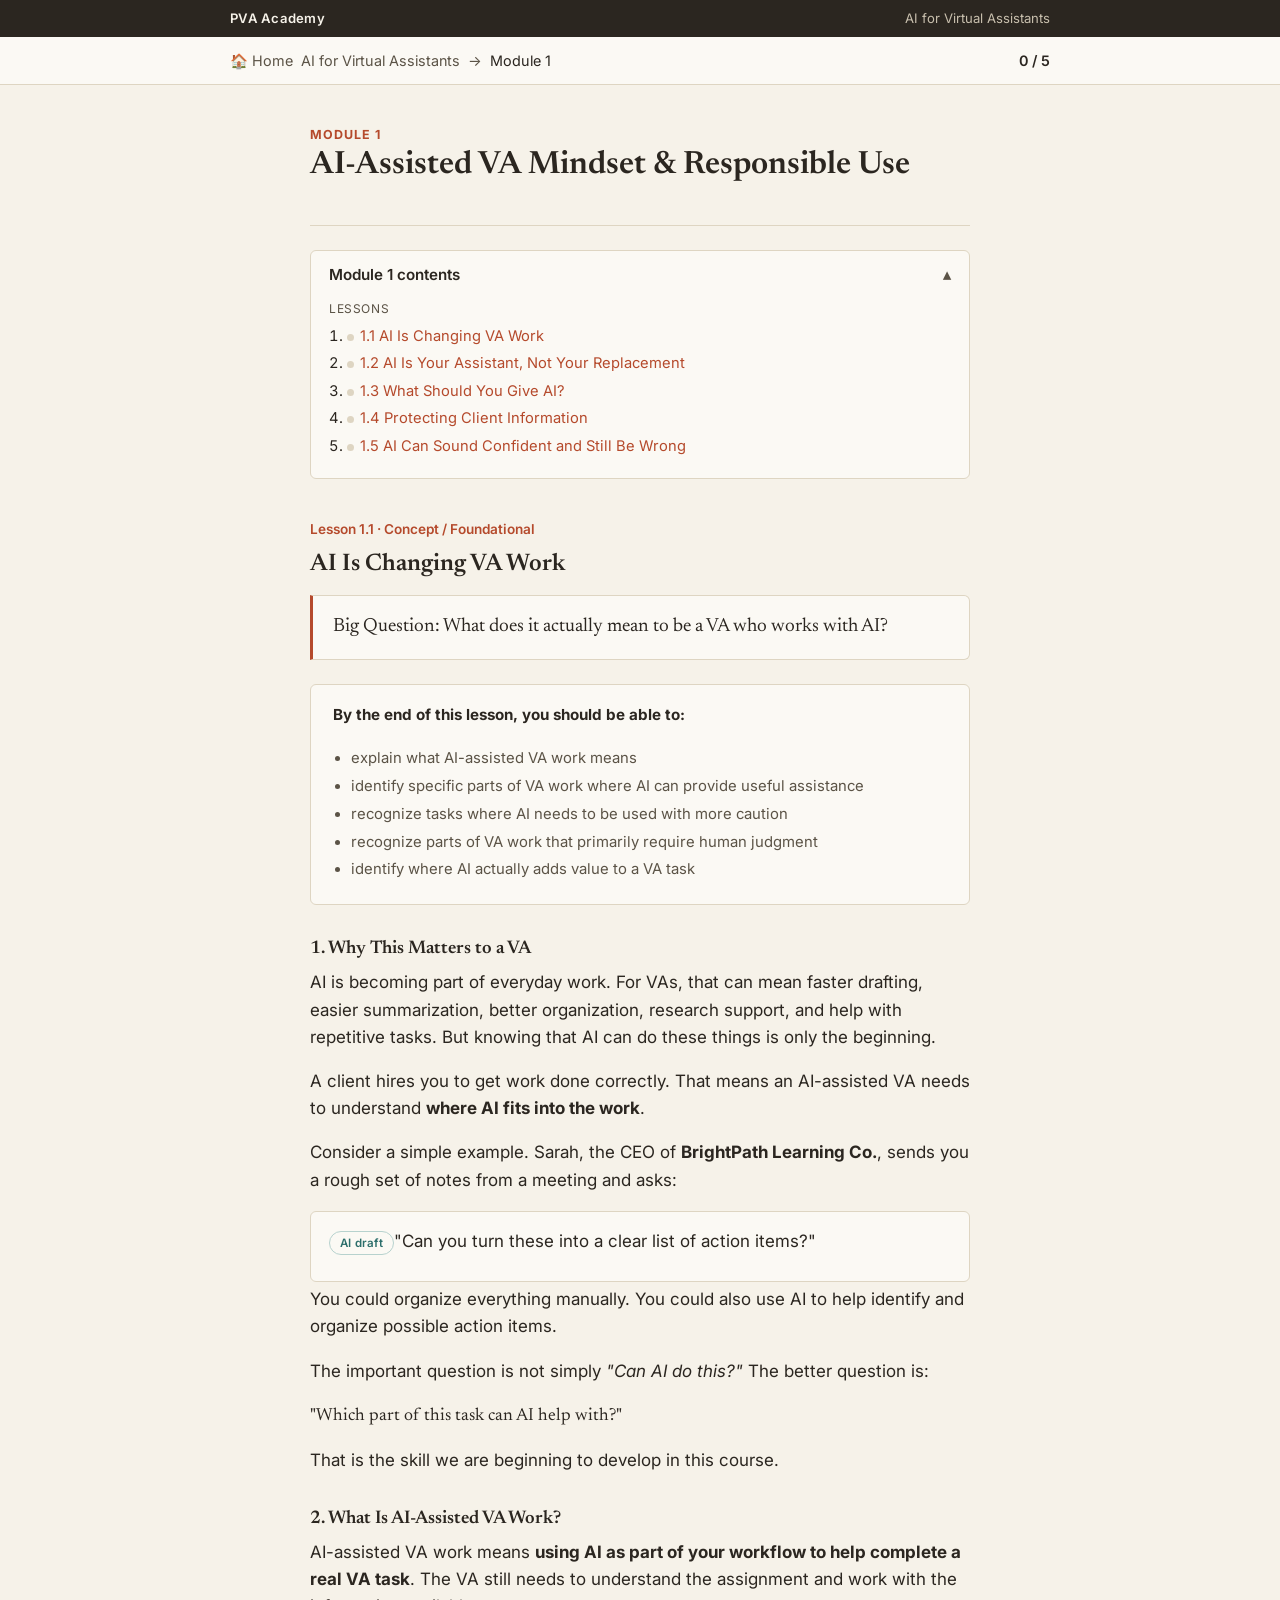
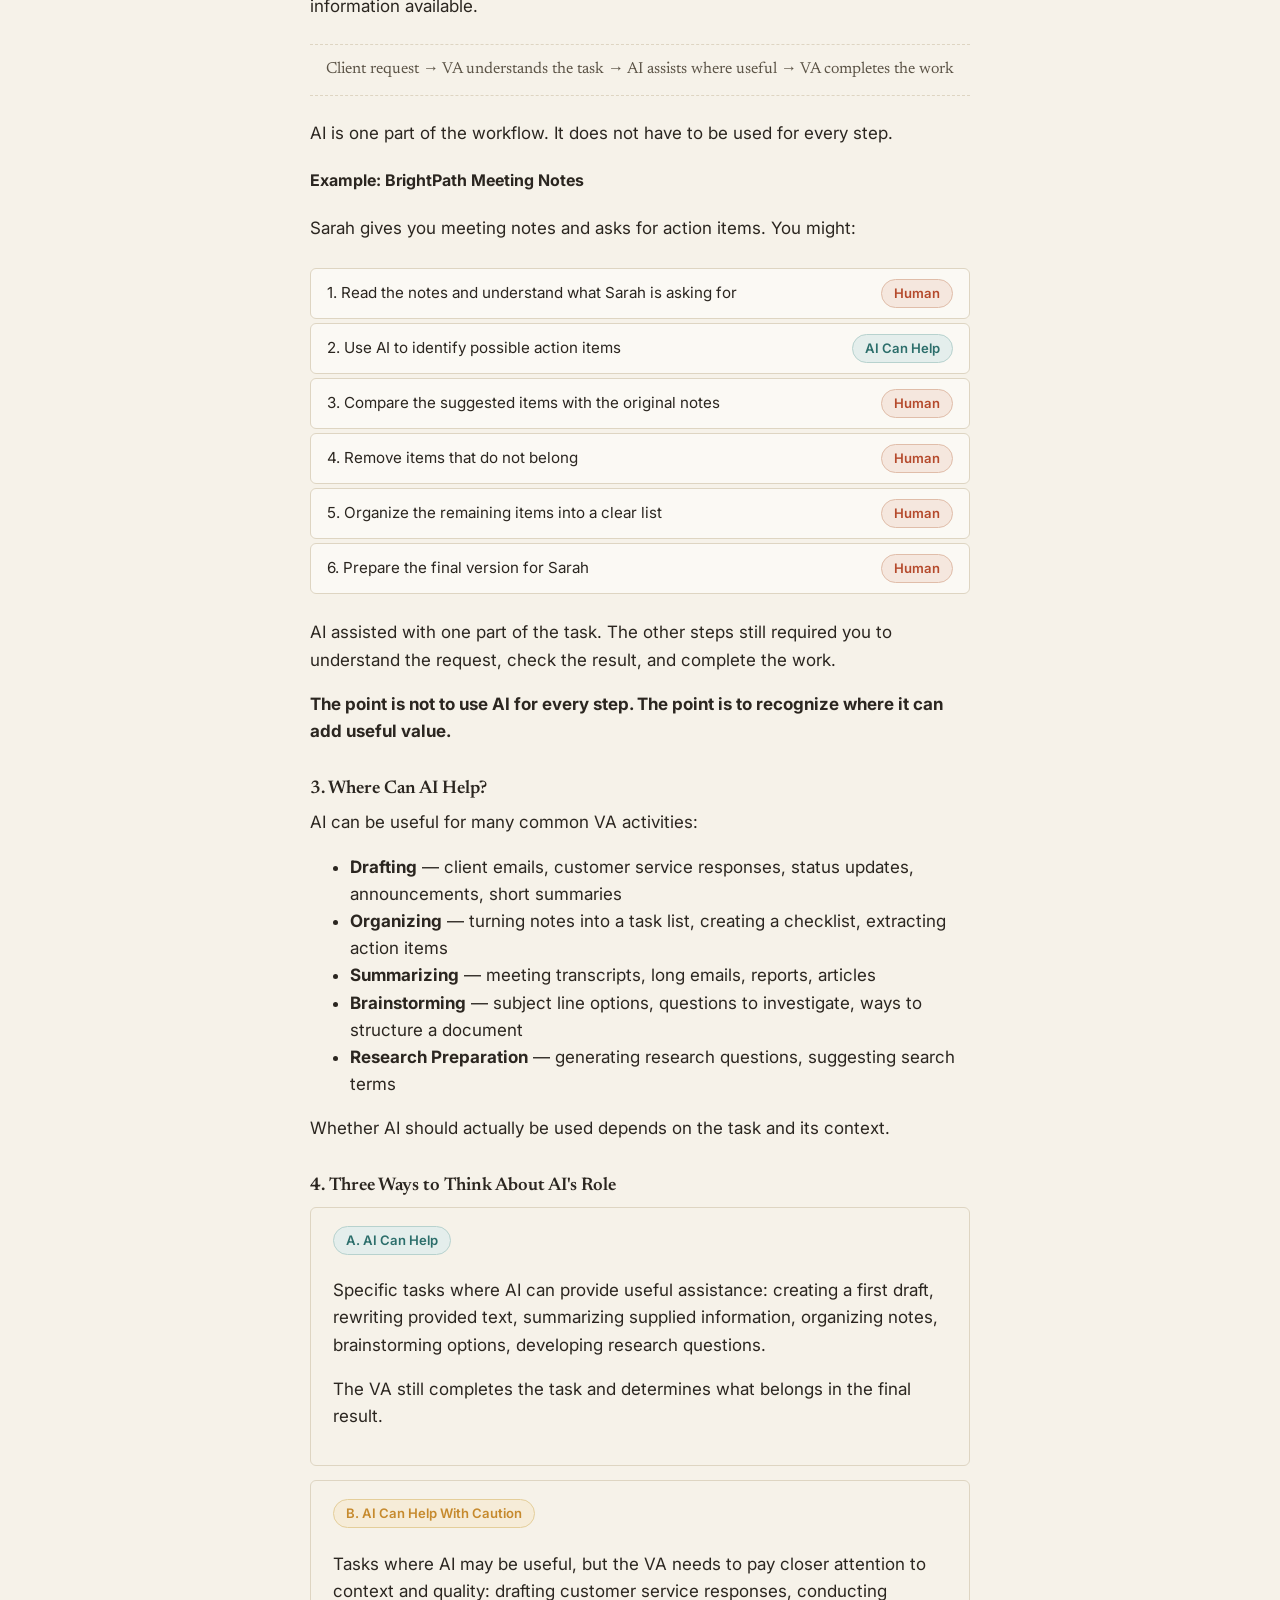
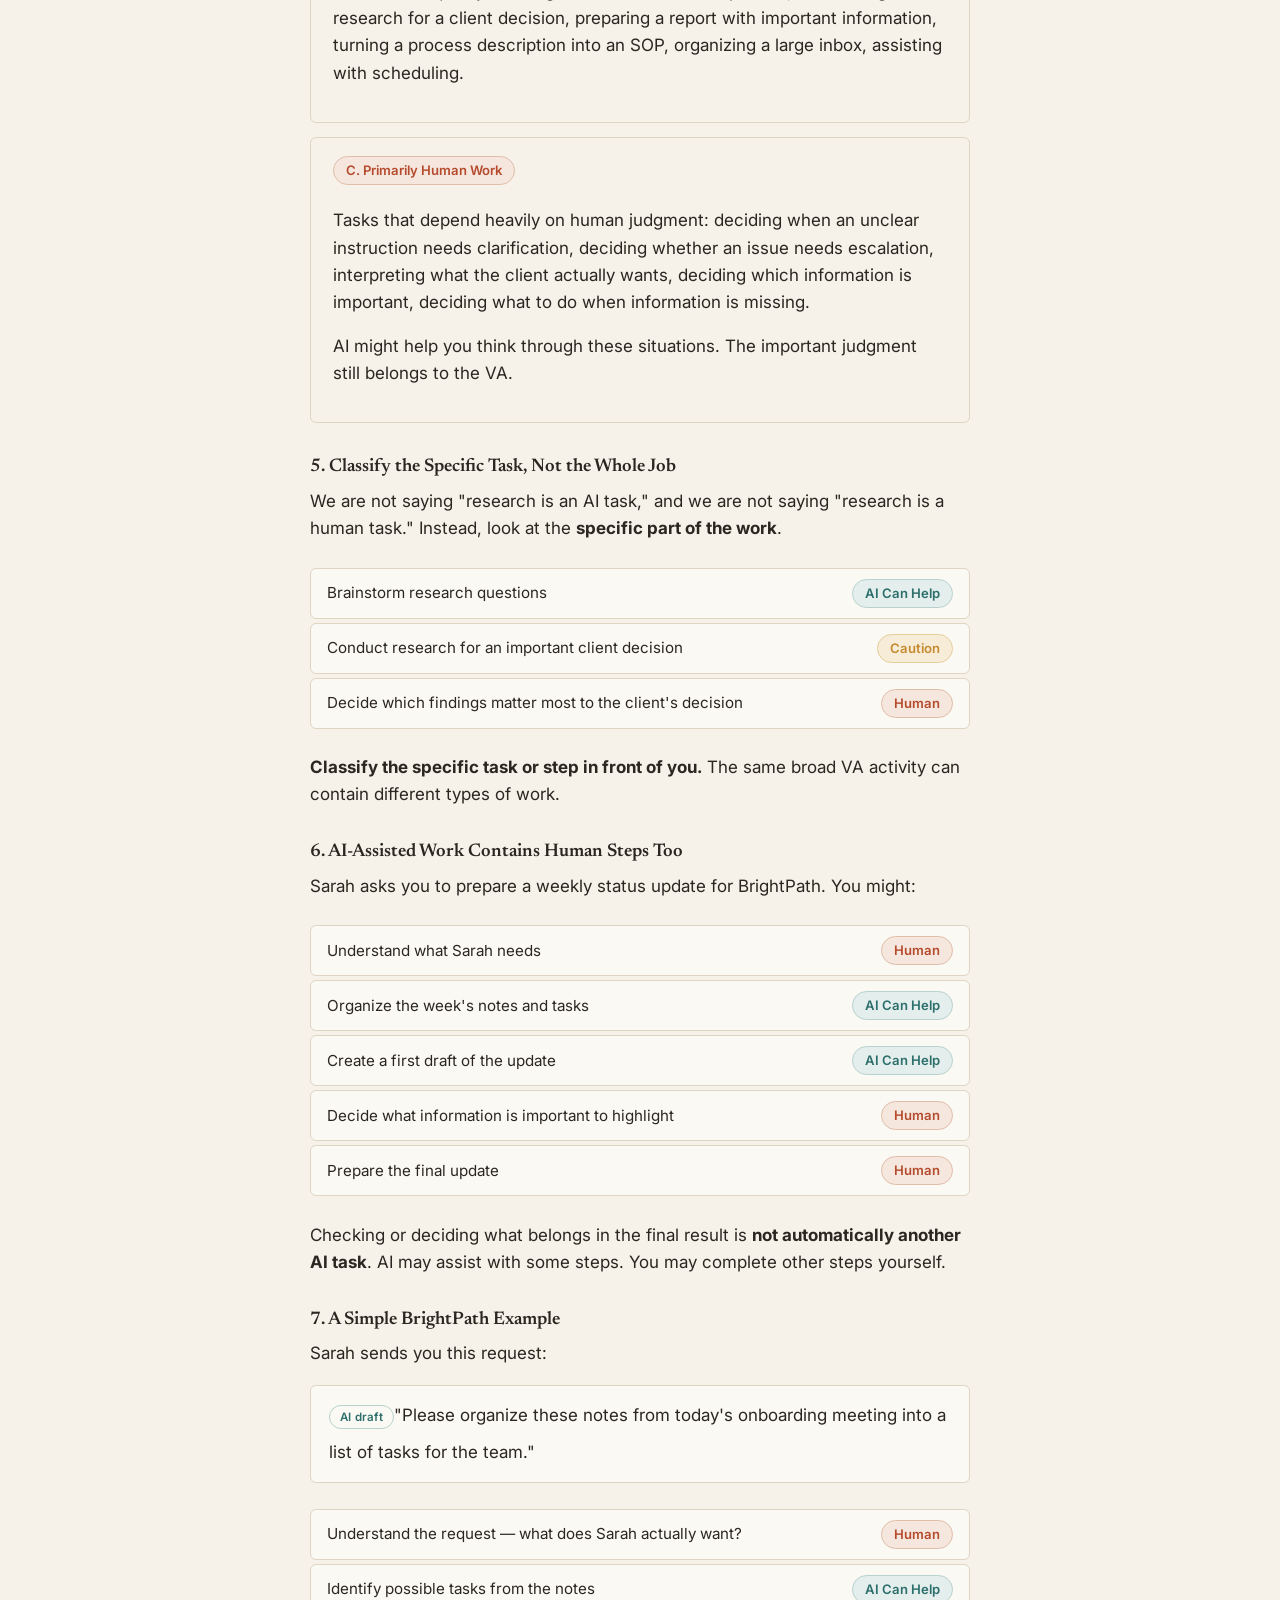
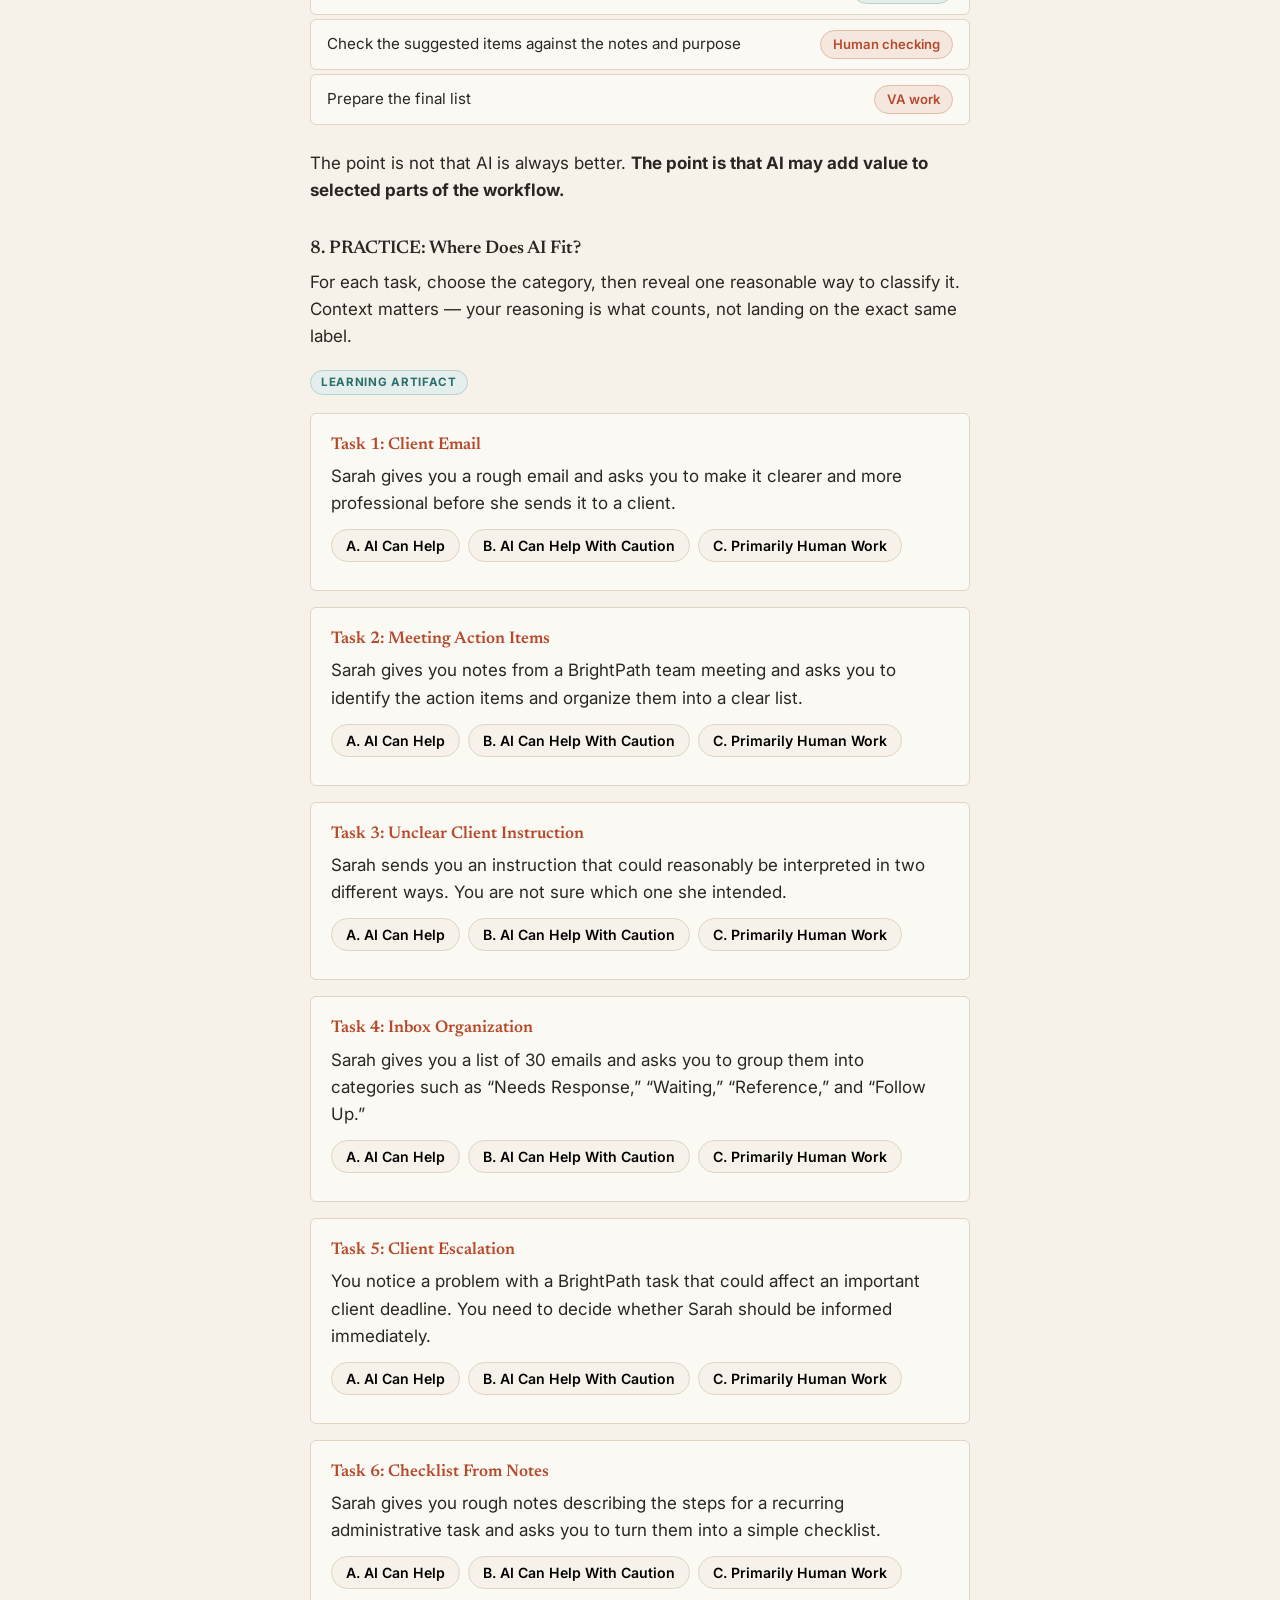
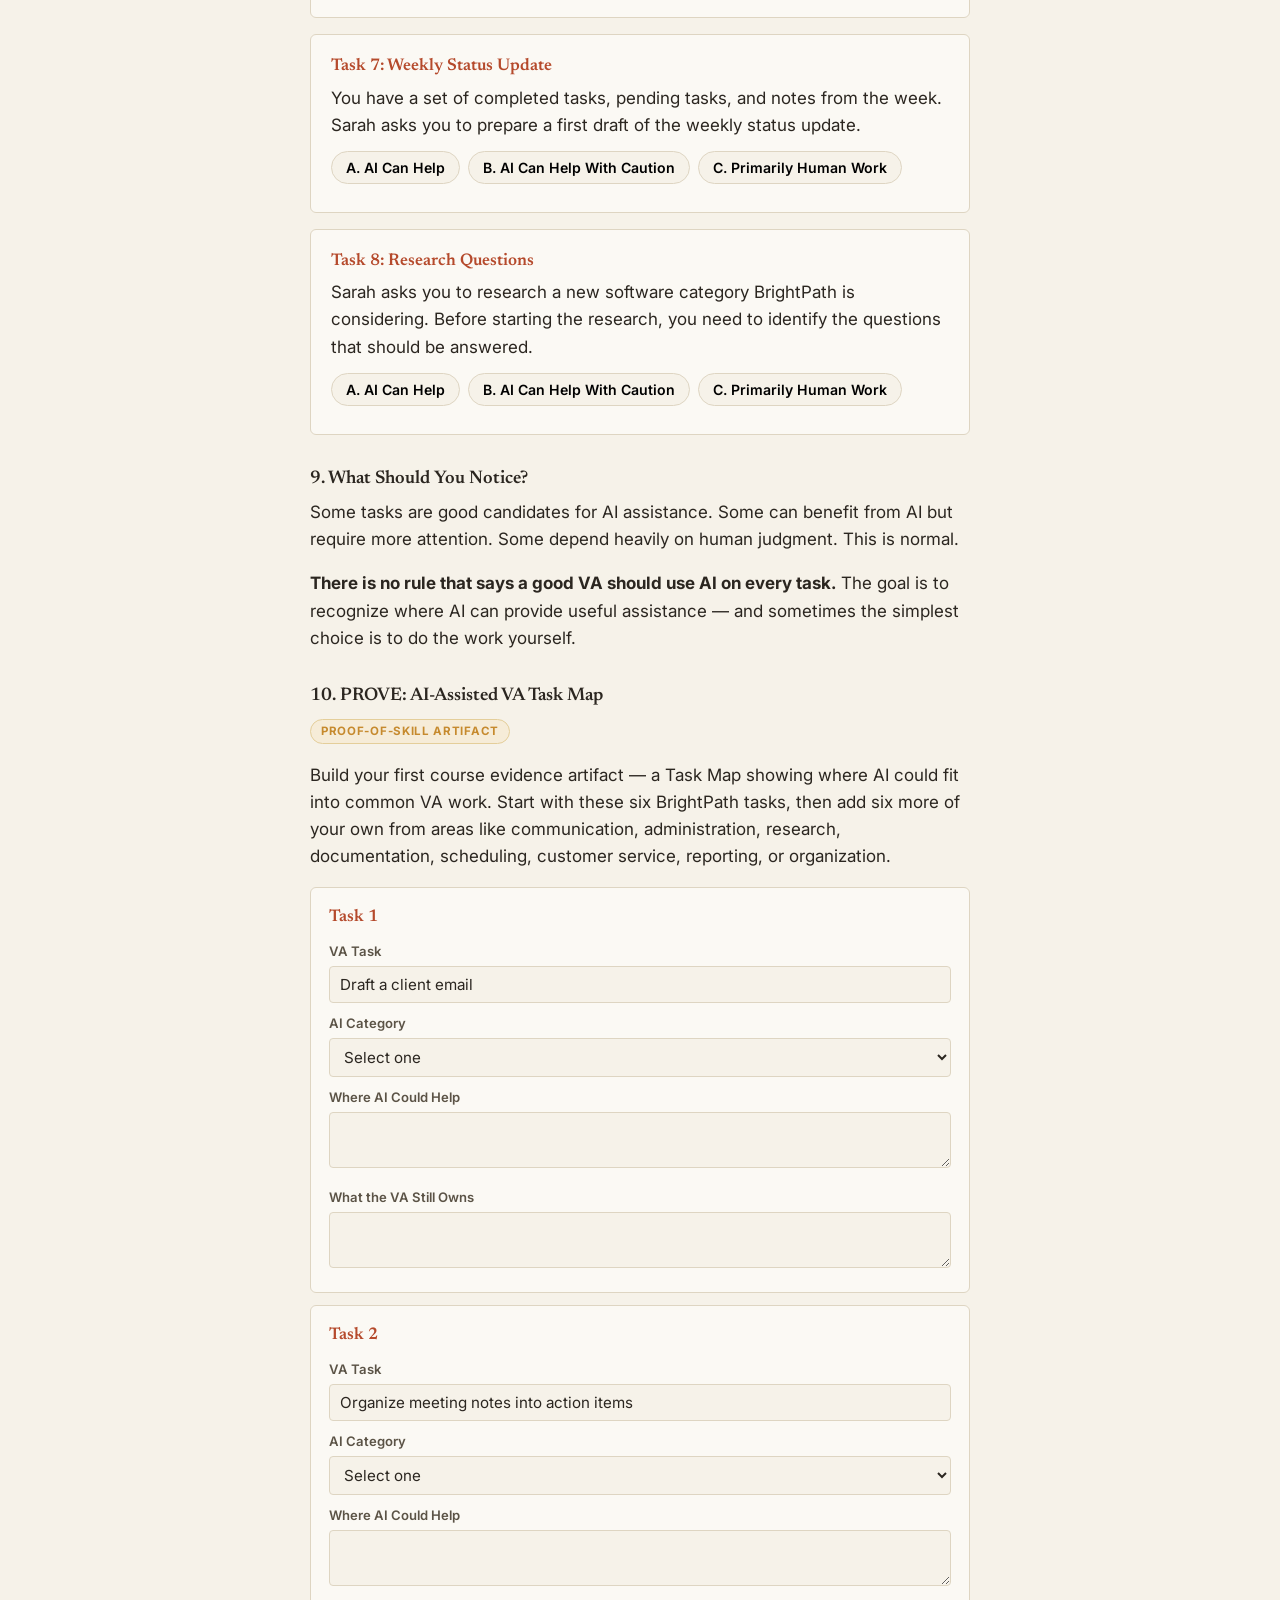
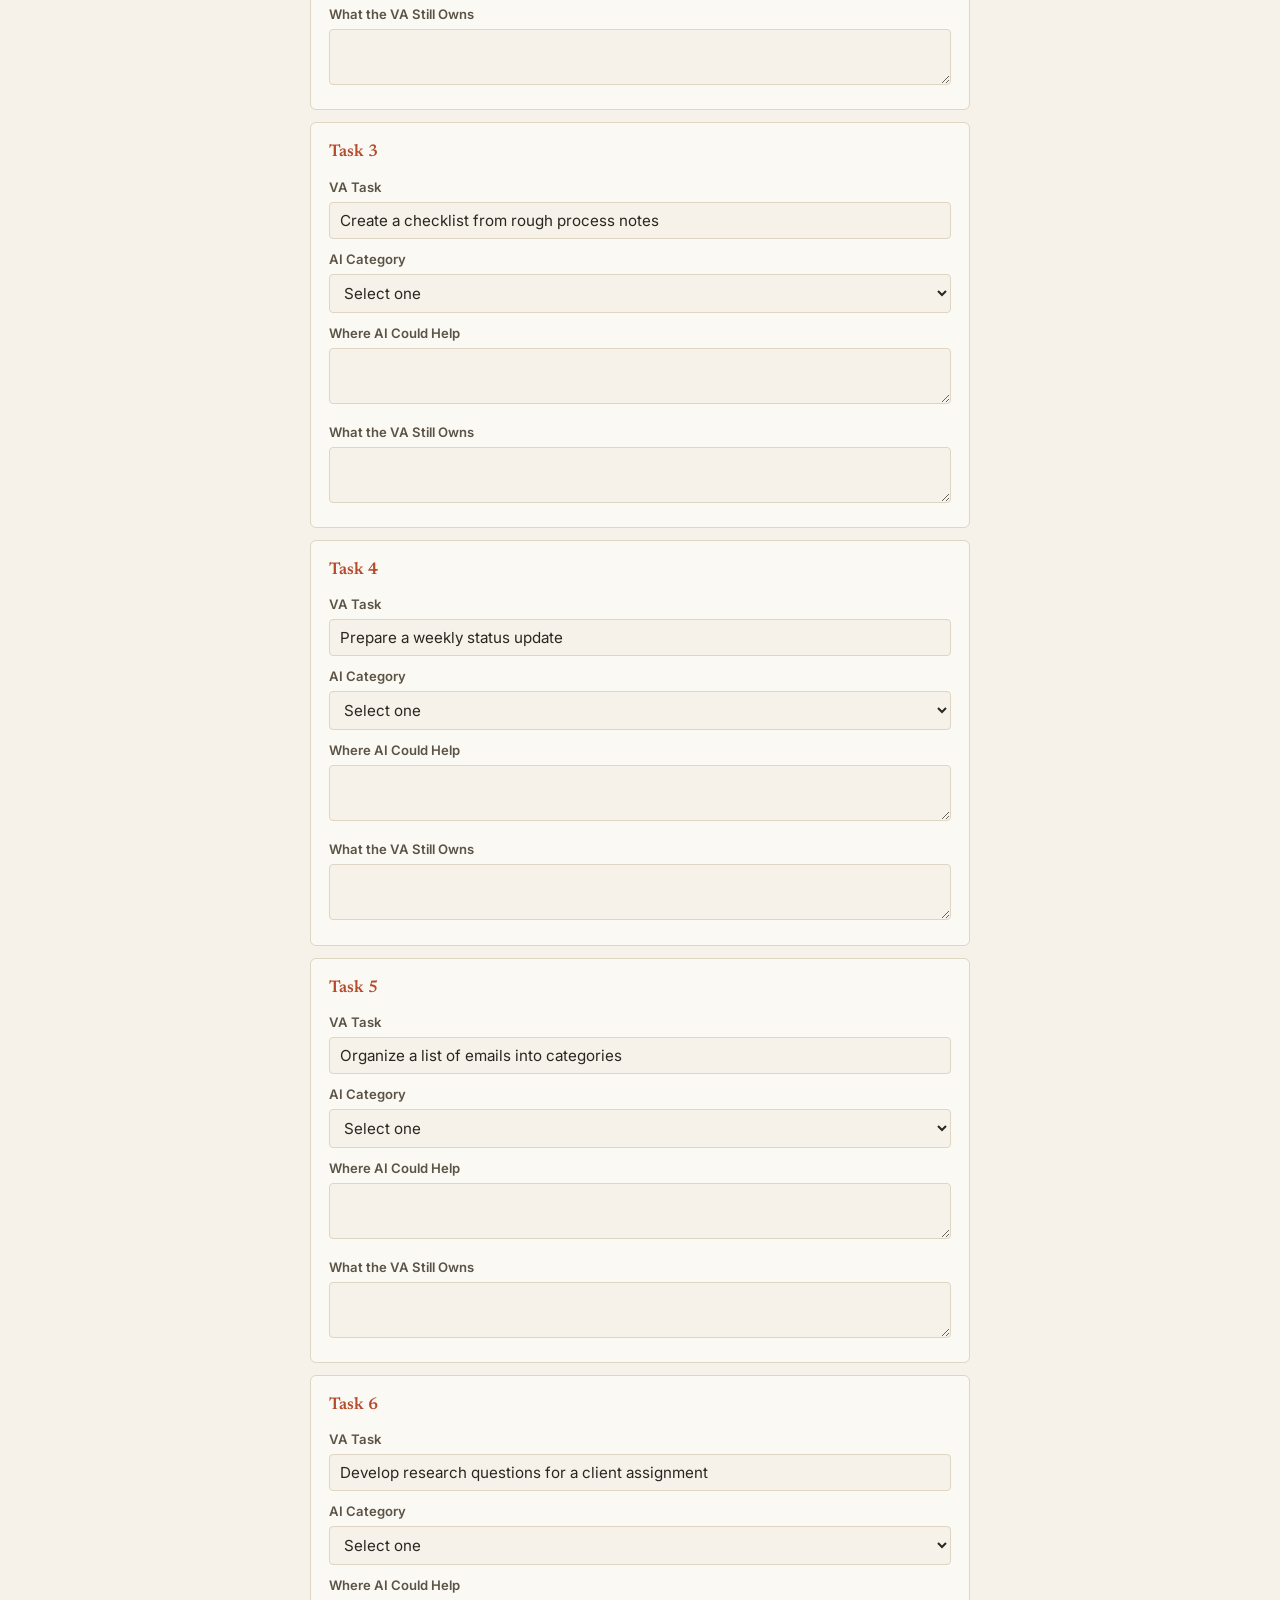
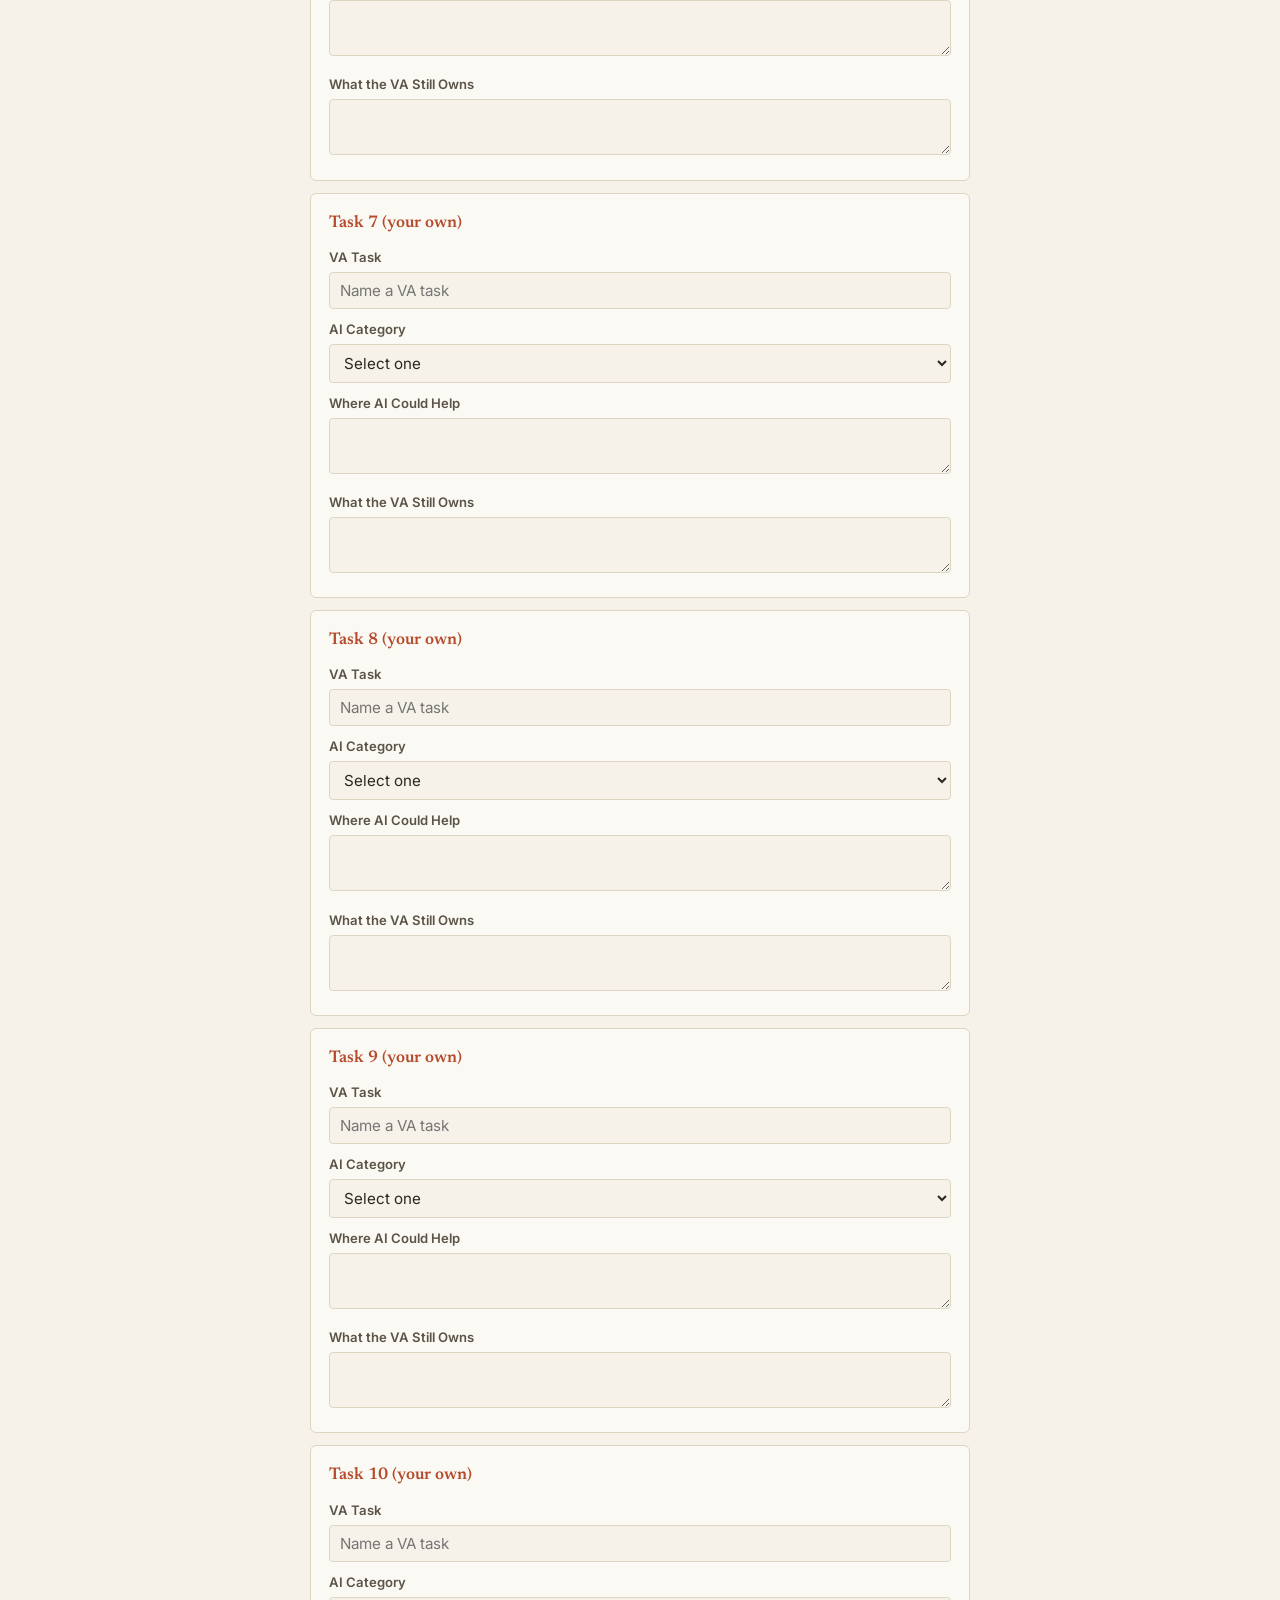
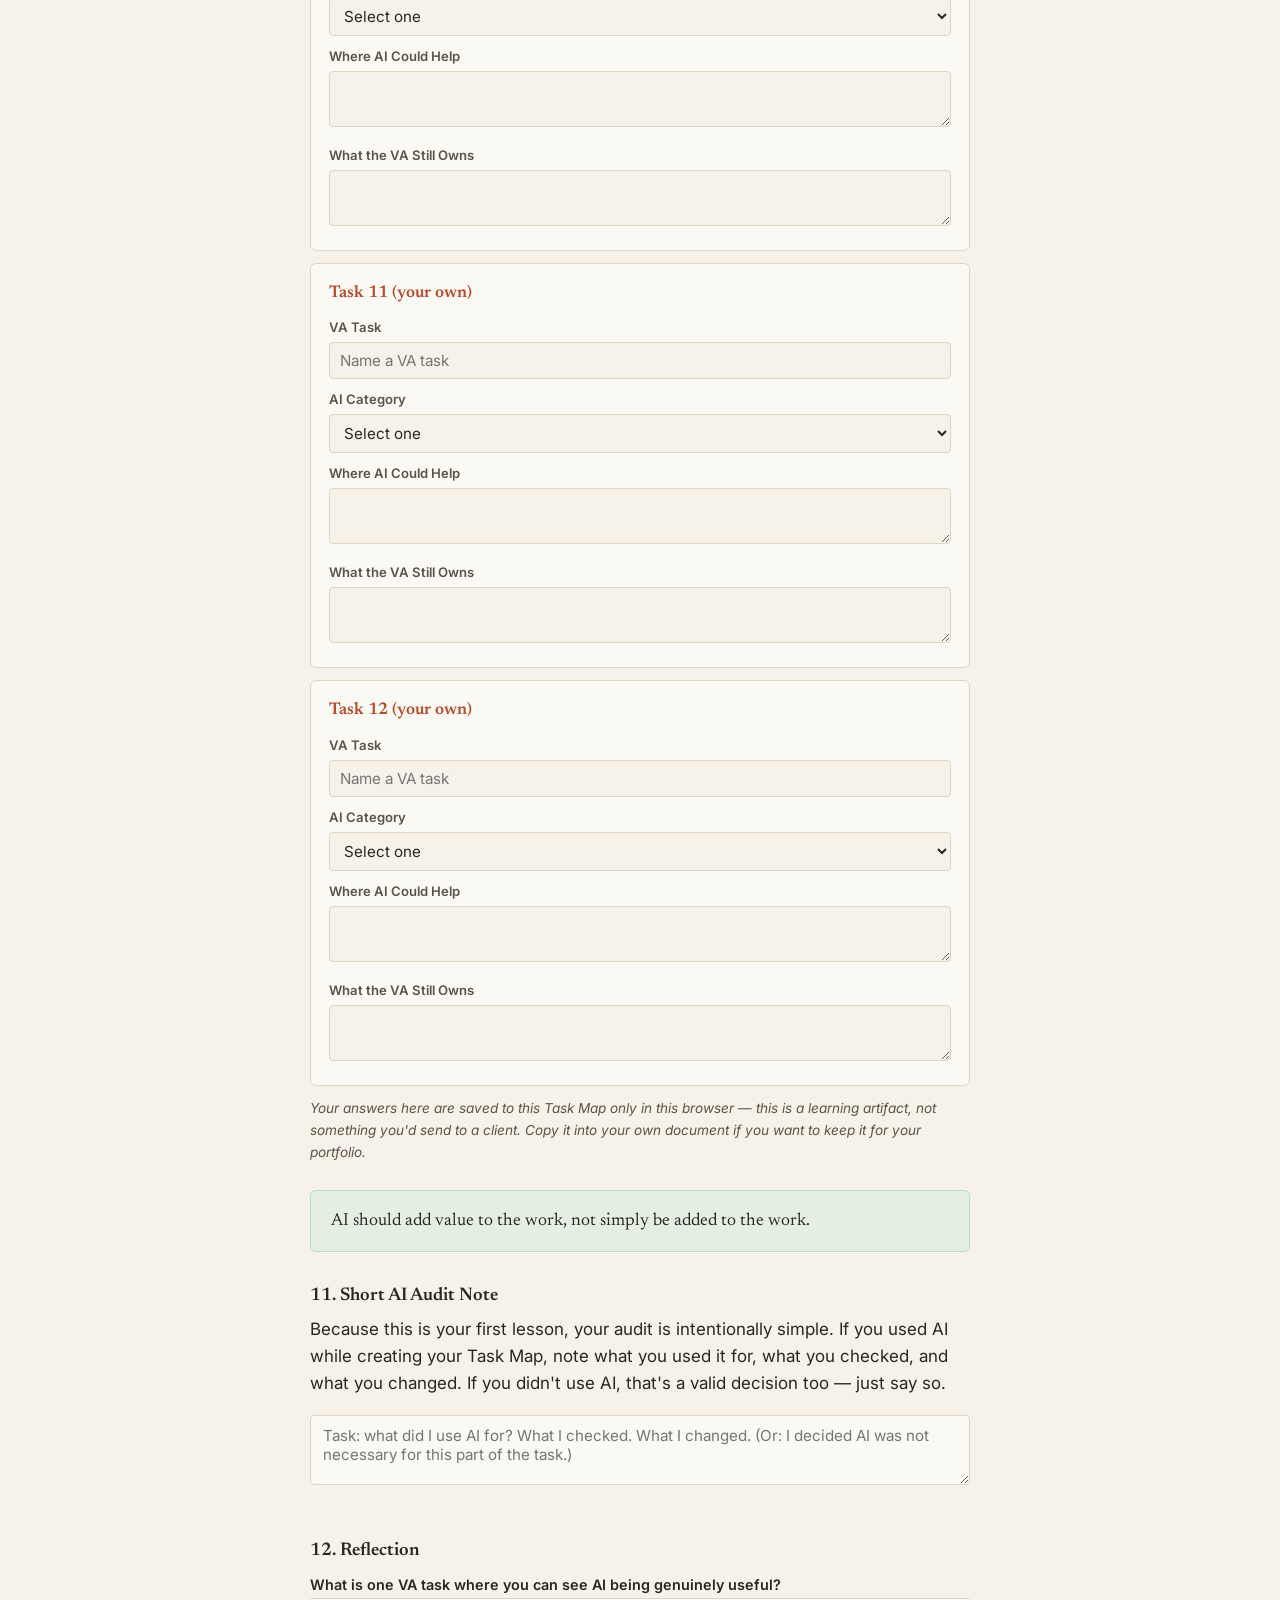
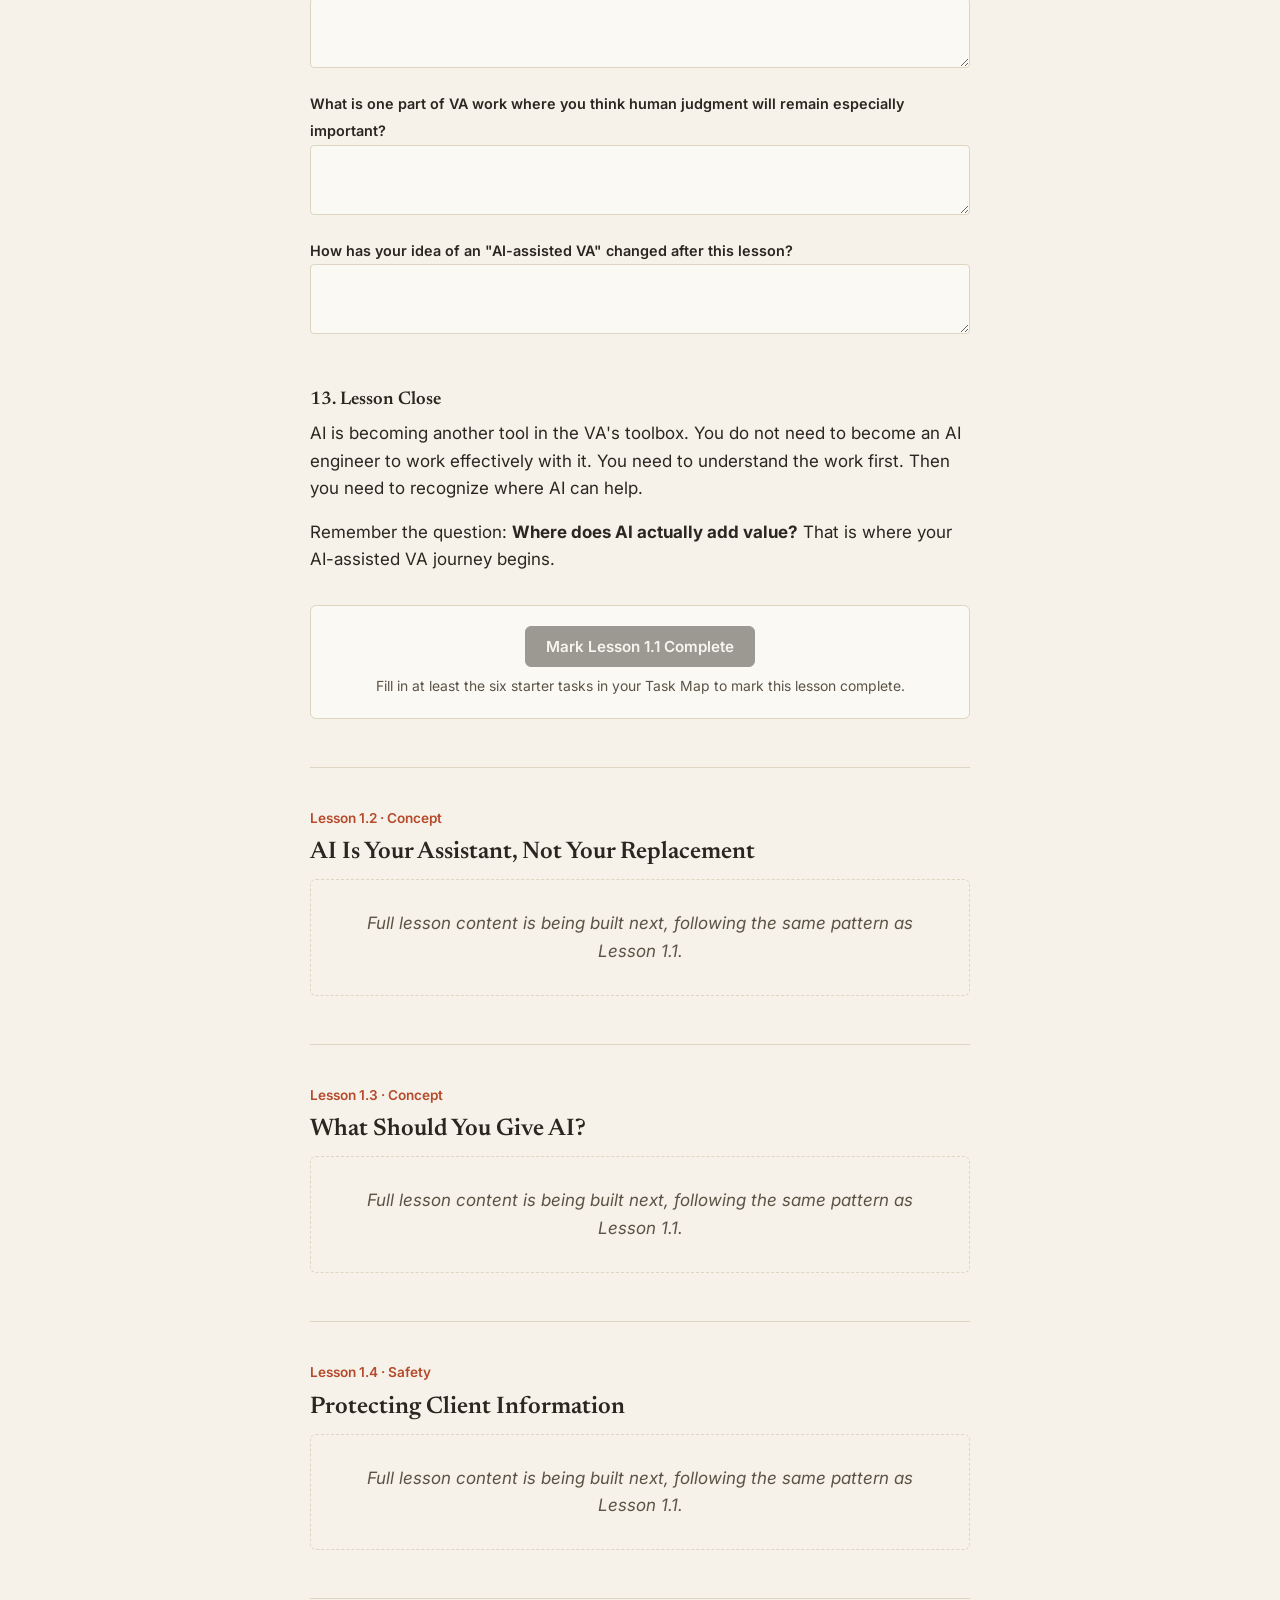
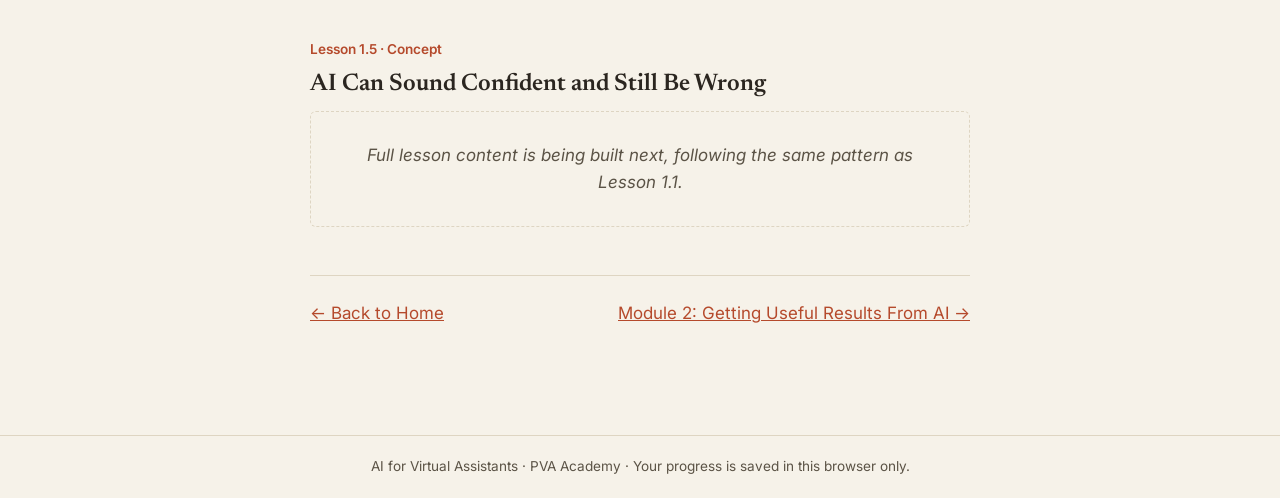
==== module-1/index.html @ e99c3b2a "Add files via upload" ====
<!DOCTYPE html>
<html lang="en">
<head>
<meta charset="UTF-8">
<meta name="viewport" content="width=device-width, initial-scale=1.0">
<title>Module 1: AI-Assisted VA Mindset & Responsible Use — AI for Virtual Assistants</title>
<link rel="preconnect" href="https://fonts.googleapis.com">
<link href="https://fonts.googleapis.com/css2?family=Newsreader:wght@500;600;700&family=Inter:wght@400;500;600;700&display=swap" rel="stylesheet">
<link rel="stylesheet" href="/shared/tokens.css">
<style>
  main.wrap { padding: 40px 20px 60px; }
  .module-head { border-bottom: 1px solid var(--rule); padding-bottom: 24px; margin-bottom: 8px; }
  .lesson-eyebrow { font-size: 0.85rem; color: var(--human); font-weight: 600; margin-bottom: 8px; }
  .big-question { font-family: var(--font-display); font-size: 1.2rem; margin: 16px 0 24px; padding: 16px 20px; background: var(--paper-raised); border: 1px solid var(--rule); border-left: 3px solid var(--human); border-radius: 0 var(--radius) var(--radius) 0; }
  .objectives { background: var(--paper-raised); border: 1px solid var(--rule); border-radius: var(--radius); padding: 18px 22px; margin: 1.5rem 0 2rem; }
  .objectives h4 { margin-top: 0; font-size: 0.95rem; font-family: var(--font-body); font-weight: 700; }
  .objectives ul { margin: 0; padding-left: 1.2em; font-size: 0.93rem; color: var(--ink-soft); }
  .objectives li { margin-bottom: 4px; }
  .complete-row { text-align: center; margin-top: 2rem; padding: 20px; background: var(--paper-raised); border: 1px solid var(--rule); border-radius: var(--radius); }
  .complete-row.is-done { background: var(--verified-tint); border-color: #BEDCC1; }
  .module-nav-footer { display: flex; justify-content: space-between; border-top: 1px solid var(--rule); margin-top: 3rem; padding-top: 1.5rem; }
</style>
</head>
<body>

<div class="pva-topbar">
  <div class="wrap-wide">
    <a href="https://probinsiyanongva.org/" target="_blank" rel="noopener">PVA Academy</a>
    <span class="course-name">AI for Virtual Assistants</span>
  </div>
</div>

<div class="route-bar">
  <div class="wrap-wide">
    <a href="/">🏠 Home</a>
    <span>AI for Virtual Assistants</span>
    <span>→</span>
    <span class="current">Module 1</span>
    <span class="progress-count" id="moduleProgressCount">0 / 5</span>
  </div>
</div>

<main class="wrap">

  <div class="module-head">
    <div class="eyebrow-tracked">Module 1</div>
    <h1>AI-Assisted VA Mindset & Responsible Use</h1>
  </div>

  <details class="contents-nav" open>
    <summary>Module 1 contents</summary>
    <div class="contents-nav-body">
      <div class="contents-nav-group">Lessons</div>
      <ol>
        <li><span class="status-dot" data-dot="1.1"></span><a href="#l1-1">1.1 AI Is Changing VA Work</a></li>
        <li><span class="status-dot" data-dot="1.2"></span><a href="#l1-2">1.2 AI Is Your Assistant, Not Your Replacement</a></li>
        <li><span class="status-dot" data-dot="1.3"></span><a href="#l1-3">1.3 What Should You Give AI?</a></li>
        <li><span class="status-dot" data-dot="1.4"></span><a href="#l1-4">1.4 Protecting Client Information</a></li>
        <li><span class="status-dot" data-dot="1.5"></span><a href="#l1-5">1.5 AI Can Sound Confident and Still Be Wrong</a></li>
      </ol>
    </div>
  </details>

  <!-- ============ LESSON 1.1 (fully built) ============ -->
  <section class="lesson-section" id="l1-1">
    <div class="lesson-eyebrow">Lesson 1.1 · Concept / Foundational</div>
    <h2 style="margin-top:0;">AI Is Changing VA Work</h2>

    <div class="big-question">Big Question: What does it actually mean to be a VA who works with AI?</div>

    <div class="objectives">
      <h4>By the end of this lesson, you should be able to:</h4>
      <ul>
        <li>explain what AI-assisted VA work means</li>
        <li>identify specific parts of VA work where AI can provide useful assistance</li>
        <li>recognize tasks where AI needs to be used with more caution</li>
        <li>recognize parts of VA work that primarily require human judgment</li>
        <li>identify where AI actually adds value to a VA task</li>
      </ul>
    </div>

    <h3>1. Why This Matters to a VA</h3>
    <p>AI is becoming part of everyday work. For VAs, that can mean faster drafting, easier summarization, better organization, research support, and help with repetitive tasks. But knowing that AI can do these things is only the beginning.</p>
    <p>A client hires you to get work done correctly. That means an AI-assisted VA needs to understand <strong>where AI fits into the work</strong>.</p>
    <p>Consider a simple example. Sarah, the CEO of <strong>BrightPath Learning Co.</strong>, sends you a rough set of notes from a meeting and asks:</p>

    <div class="ai-draft" style="background:var(--paper-raised); border-color: var(--rule);">"Can you turn these into a clear list of action items?"</div>

    <p>You could organize everything manually. You could also use AI to help identify and organize possible action items.</p>
    <p>The important question is not simply <em>"Can AI do this?"</em> The better question is:</p>
    <p style="font-family: var(--font-display); font-size:1.1rem;">"Which part of this task can AI help with?"</p>
    <p>That is the skill we are beginning to develop in this course.</p>

    <h3>2. What Is AI-Assisted VA Work?</h3>
    <p>AI-assisted VA work means <strong>using AI as part of your workflow to help complete a real VA task</strong>. The VA still needs to understand the assignment and work with the information available.</p>
    <div class="workflow-line">Client request → VA understands the task → AI assists where useful → VA completes the work</div>
    <p>AI is one part of the workflow. It does not have to be used for every step.</p>

    <h4 style="font-family:var(--font-body); font-weight:700; font-size:1rem;">Example: BrightPath Meeting Notes</h4>
    <p>Sarah gives you meeting notes and asks for action items. You might:</p>
    <div class="example-map">
      <div class="step">1. Read the notes and understand what Sarah is asking for <span class="chip chip-human">Human</span></div>
      <div class="step">2. Use AI to identify possible action items <span class="chip chip-ai">AI Can Help</span></div>
      <div class="step">3. Compare the suggested items with the original notes <span class="chip chip-human">Human</span></div>
      <div class="step">4. Remove items that do not belong <span class="chip chip-human">Human</span></div>
      <div class="step">5. Organize the remaining items into a clear list <span class="chip chip-human">Human</span></div>
      <div class="step">6. Prepare the final version for Sarah <span class="chip chip-human">Human</span></div>
    </div>
    <p>AI assisted with one part of the task. The other steps still required you to understand the request, check the result, and complete the work.</p>
    <p><strong>The point is not to use AI for every step. The point is to recognize where it can add useful value.</strong></p>

    <h3>3. Where Can AI Help?</h3>
    <p>AI can be useful for many common VA activities:</p>
    <ul>
      <li><strong>Drafting</strong> — client emails, customer service responses, status updates, announcements, short summaries</li>
      <li><strong>Organizing</strong> — turning notes into a task list, creating a checklist, extracting action items</li>
      <li><strong>Summarizing</strong> — meeting transcripts, long emails, reports, articles</li>
      <li><strong>Brainstorming</strong> — subject line options, questions to investigate, ways to structure a document</li>
      <li><strong>Research Preparation</strong> — generating research questions, suggesting search terms</li>
    </ul>
    <p>Whether AI should actually be used depends on the task and its context.</p>

    <h3>4. Three Ways to Think About AI's Role</h3>
    <div class="category-block">
      <h4 style="font-family:var(--font-body); margin-top:0;"><span class="chip chip-ai">A. AI Can Help</span></h4>
      <p>Specific tasks where AI can provide useful assistance: creating a first draft, rewriting provided text, summarizing supplied information, organizing notes, brainstorming options, developing research questions.</p>
      <p>The VA still completes the task and determines what belongs in the final result.</p>
    </div>
    <div class="category-block">
      <h4 style="font-family:var(--font-body); margin-top:0;"><span class="chip chip-caution">B. AI Can Help With Caution</span></h4>
      <p>Tasks where AI may be useful, but the VA needs to pay closer attention to context and quality: drafting customer service responses, conducting research for a client decision, preparing a report with important information, turning a process description into an SOP, organizing a large inbox, assisting with scheduling.</p>
    </div>
    <div class="category-block">
      <h4 style="font-family:var(--font-body); margin-top:0;"><span class="chip chip-human">C. Primarily Human Work</span></h4>
      <p>Tasks that depend heavily on human judgment: deciding when an unclear instruction needs clarification, deciding whether an issue needs escalation, interpreting what the client actually wants, deciding which information is important, deciding what to do when information is missing.</p>
      <p>AI might help you think through these situations. The important judgment still belongs to the VA.</p>
    </div>

    <h3>5. Classify the Specific Task, Not the Whole Job</h3>
    <p>We are not saying "research is an AI task," and we are not saying "research is a human task." Instead, look at the <strong>specific part of the work</strong>.</p>
    <div class="example-map">
      <div class="step">Brainstorm research questions <span class="chip chip-ai">AI Can Help</span></div>
      <div class="step">Conduct research for an important client decision <span class="chip chip-caution">Caution</span></div>
      <div class="step">Decide which findings matter most to the client's decision <span class="chip chip-human">Human</span></div>
    </div>
    <p><strong>Classify the specific task or step in front of you.</strong> The same broad VA activity can contain different types of work.</p>

    <h3>6. AI-Assisted Work Contains Human Steps Too</h3>
    <p>Sarah asks you to prepare a weekly status update for BrightPath. You might:</p>
    <div class="example-map">
      <div class="step">Understand what Sarah needs <span class="chip chip-human">Human</span></div>
      <div class="step">Organize the week's notes and tasks <span class="chip chip-ai">AI Can Help</span></div>
      <div class="step">Create a first draft of the update <span class="chip chip-ai">AI Can Help</span></div>
      <div class="step">Decide what information is important to highlight <span class="chip chip-human">Human</span></div>
      <div class="step">Prepare the final update <span class="chip chip-human">Human</span></div>
    </div>
    <p>Checking or deciding what belongs in the final result is <strong>not automatically another AI task</strong>. AI may assist with some steps. You may complete other steps yourself.</p>

    <h3>7. A Simple BrightPath Example</h3>
    <p>Sarah sends you this request:</p>
    <div class="ai-draft" style="background:var(--paper-raised); border-color: var(--rule);">"Please organize these notes from today's onboarding meeting into a list of tasks for the team."</div>
    <div class="example-map">
      <div class="step">Understand the request — what does Sarah actually want? <span class="chip chip-human">Human</span></div>
      <div class="step">Identify possible tasks from the notes <span class="chip chip-ai">AI Can Help</span></div>
      <div class="step">Check the suggested items against the notes and purpose <span class="chip chip-human">Human checking</span></div>
      <div class="step">Prepare the final list <span class="chip chip-human">VA work</span></div>
    </div>
    <p>The point is not that AI is always better. <strong>The point is that AI may add value to selected parts of the workflow.</strong></p>

    <h3>8. PRACTICE: Where Does AI Fit?</h3>
    <p>For each task, choose the category, then reveal one reasonable way to classify it. Context matters — your reasoning is what counts, not landing on the exact same label.</p>
    <span class="tag-label tag-learning">Learning Artifact</span>
    <div id="practiceList" style="margin-top:12px;"></div>

    <h3>9. What Should You Notice?</h3>
    <p>Some tasks are good candidates for AI assistance. Some can benefit from AI but require more attention. Some depend heavily on human judgment. This is normal.</p>
    <p><strong>There is no rule that says a good VA should use AI on every task.</strong> The goal is to recognize where AI can provide useful assistance — and sometimes the simplest choice is to do the work yourself.</p>

    <h3>10. PROVE: AI-Assisted VA Task Map</h3>
    <span class="tag-label tag-proof">Proof-of-Skill Artifact</span>
    <p style="margin-top:12px;">Build your first course evidence artifact — a Task Map showing where AI could fit into common VA work. Start with these six BrightPath tasks, then add six more of your own from areas like communication, administration, research, documentation, scheduling, customer service, reporting, or organization.</p>

    <div id="taskMap"></div>
    <p class="save-note">Your answers here are saved to this Task Map only in this browser — this is a learning artifact, not something you'd send to a client. Copy it into your own document if you want to keep it for your portfolio.</p>

    <div class="standard-box">AI should add value to the work, not simply be added to the work.</div>

    <h3>11. Short AI Audit Note</h3>
    <p>Because this is your first lesson, your audit is intentionally simple. If you used AI while creating your Task Map, note what you used it for, what you checked, and what you changed. If you didn't use AI, that's a valid decision too — just say so.</p>
    <textarea class="full-input" id="auditNote" placeholder="Task: what did I use AI for? What I checked. What I changed. (Or: I decided AI was not necessary for this part of the task.)"></textarea>

    <h3>12. Reflection</h3>
    <label style="font-weight:600; font-size:0.9rem;">What is one VA task where you can see AI being genuinely useful?</label>
    <textarea class="full-input" id="reflect1"></textarea>
    <label style="font-weight:600; font-size:0.9rem;">What is one part of VA work where you think human judgment will remain especially important?</label>
    <textarea class="full-input" id="reflect2"></textarea>
    <label style="font-weight:600; font-size:0.9rem;">How has your idea of an "AI-assisted VA" changed after this lesson?</label>
    <textarea class="full-input" id="reflect3"></textarea>

    <h3>13. Lesson Close</h3>
    <p>AI is becoming another tool in the VA's toolbox. You do not need to become an AI engineer to work effectively with it. You need to understand the work first. Then you need to recognize where AI can help.</p>
    <p>Remember the question: <strong>Where does AI actually add value?</strong> That is where your AI-assisted VA journey begins.</p>

    <div class="complete-row" id="completeRow-1.1">
      <button class="btn complete-btn" data-lesson="1.1">Mark Lesson 1.1 Complete</button>
      <div class="status-msg" id="completeStatus-1.1">Fill in at least the six starter tasks in your Task Map to mark this lesson complete.</div>
    </div>
  </section>

  <!-- ============ LESSON 1.2–1.5 (structure in place, content pending) ============ -->
  <section class="lesson-section" id="l1-2">
    <div class="lesson-eyebrow">Lesson 1.2 · Concept</div>
    <h2 style="margin-top:0;">AI Is Your Assistant, Not Your Replacement</h2>
    <div class="coming-soon">Full lesson content is being built next, following the same pattern as Lesson 1.1.</div>
  </section>

  <section class="lesson-section" id="l1-3">
    <div class="lesson-eyebrow">Lesson 1.3 · Concept</div>
    <h2 style="margin-top:0;">What Should You Give AI?</h2>
    <div class="coming-soon">Full lesson content is being built next, following the same pattern as Lesson 1.1.</div>
  </section>

  <section class="lesson-section" id="l1-4">
    <div class="lesson-eyebrow">Lesson 1.4 · Safety</div>
    <h2 style="margin-top:0;">Protecting Client Information</h2>
    <div class="coming-soon">Full lesson content is being built next, following the same pattern as Lesson 1.1.</div>
  </section>

  <section class="lesson-section" id="l1-5">
    <div class="lesson-eyebrow">Lesson 1.5 · Concept</div>
    <h2 style="margin-top:0;">AI Can Sound Confident and Still Be Wrong</h2>
    <div class="coming-soon">Full lesson content is being built next, following the same pattern as Lesson 1.1.</div>
  </section>

  <nav class="module-nav-footer no-print">
    <a href="/">← Back to Home</a>
    <a href="/module-2/">Module 2: Getting Useful Results From AI →</a>
  </nav>

</main>

<footer class="site-footer">AI for Virtual Assistants · PVA Academy · Your progress is saved in this browser only.</footer>

<script src="/shared/course-data.js"></script>
<script src="/shared/progress.js"></script>
<script>
  const MODULE_ID = 1;
  AIVAProgress.markLessonStarted("1.1");

  // ---- Practice exercise data (Lesson 1.1) ----
  const PRACTICE = [
    { n: 1, title: "Client Email", scenario: "Sarah gives you a rough email and asks you to make it clearer and more professional before she sends it to a client.", explain: "AI Can Help — AI can provide a first draft or improve clarity and tone using the information Sarah provides. The VA still needs to make sure the final message accurately reflects Sarah's intended message." },
    { n: 2, title: "Meeting Action Items", scenario: "Sarah gives you notes from a BrightPath team meeting and asks you to identify the action items and organize them into a clear list.", explain: "AI Can Help — AI can help identify and organize possible action items from the notes. The VA still needs to check the suggestions against the original notes." },
    { n: 3, title: "Unclear Client Instruction", scenario: "Sarah sends you an instruction that could reasonably be interpreted in two different ways. You are not sure which one she intended.", explain: "Primarily Human Work — AI might help identify possible interpretations, but the important VA skill is recognizing when clarification is needed rather than simply guessing." },
    { n: 4, title: "Inbox Organization", scenario: "Sarah gives you a list of 30 emails and asks you to group them into categories such as \u201CNeeds Response,\u201D \u201CWaiting,\u201D \u201CReference,\u201D and \u201CFollow Up.\u201D", explain: "AI Can Help With Caution — AI may help categorize messages, especially with many of them. The VA still needs to understand the categories and check whether important messages were placed appropriately." },
    { n: 5, title: "Client Escalation", scenario: "You notice a problem with a BrightPath task that could affect an important client deadline. You need to decide whether Sarah should be informed immediately.", explain: "Primarily Human Work — AI could help summarize the issue or prepare a message, but deciding whether an important problem needs escalation is a judgment call." },
    { n: 6, title: "Checklist From Notes", scenario: "Sarah gives you rough notes describing the steps for a recurring administrative task and asks you to turn them into a simple checklist.", explain: "AI Can Help — AI can help organize rough process notes into a checklist. The VA still needs to make sure the checklist accurately represents the actual process." },
    { n: 7, title: "Weekly Status Update", scenario: "You have a set of completed tasks, pending tasks, and notes from the week. Sarah asks you to prepare a first draft of the weekly status update.", explain: "AI Can Help With Caution — AI can help organize information and create a first draft. The VA still needs to determine what belongs in the update and whether it accurately represents the week's work." },
    { n: 8, title: "Research Questions", scenario: "Sarah asks you to research a new software category BrightPath is considering. Before starting the research, you need to identify the questions that should be answered.", explain: "AI Can Help — AI can help brainstorm possible research questions. The VA still needs to determine which questions actually matter for the client's decision. Note the distinction from \u201Cconducting research for a decision,\u201D which is Caution — the category depends on the specific task, not just the word \u201Cresearch.\u201D" }
  ];

  const practiceList = document.getElementById('practiceList');
  PRACTICE.forEach(item => {
    const div = document.createElement('div');
    div.className = 'practice-item';
    div.innerHTML = `
      <div class="task-num">Task ${item.n}: ${item.title}</div>
      <p class="scenario">${item.scenario}</p>
      <div class="practice-choices">
        <button data-val="a">A. AI Can Help</button>
        <button data-val="b">B. AI Can Help With Caution</button>
        <button data-val="c">C. Primarily Human Work</button>
      </div>
      <div class="practice-reveal"><span class="answer-tag">One reasonable answer:</span> ${item.explain}</div>
    `;
    div.querySelectorAll('.practice-choices button').forEach(btn => {
      btn.addEventListener('click', () => {
        div.querySelectorAll('.practice-choices button').forEach(b => b.className = '');
        btn.className = 'selected-' + btn.dataset.val;
        div.querySelector('.practice-reveal').classList.add('show');
      });
    });
    practiceList.appendChild(div);
  });

  // ---- Task Map (Lesson 1.1) ----
  const STARTER_TASKS = [
    "Draft a client email",
    "Organize meeting notes into action items",
    "Create a checklist from rough process notes",
    "Prepare a weekly status update",
    "Organize a list of emails into categories",
    "Develop research questions for a client assignment"
  ];
  const taskMapEl = document.getElementById('taskMap');
  const TOTAL_ROWS = 12;
  const STORAGE_TASKMAP_KEY = "aiva_lesson_1_1_taskmap";

  function loadTaskMap() { try { return JSON.parse(localStorage.getItem(STORAGE_TASKMAP_KEY)) || {}; } catch (e) { return {}; } }
  function saveTaskMap(data) { localStorage.setItem(STORAGE_TASKMAP_KEY, JSON.stringify(data)); }
  const saved = loadTaskMap();

  for (let i = 0; i < TOTAL_ROWS; i++) {
    const isStarter = i < STARTER_TASKS.length;
    const row = document.createElement('div');
    row.className = 'task-map-row';
    row.innerHTML = `
      <div class="task-num">Task ${i + 1}${isStarter ? '' : ' (your own)'}</div>
      <label>VA Task</label>
      <input type="text" class="tm-task" ${isStarter ? 'readonly' : ''} value="${isStarter ? STARTER_TASKS[i] : (saved['task'+i] || '')}" placeholder="Name a VA task">
      <label>AI Category</label>
      <select class="tm-category">
        <option value="">Select one</option>
        <option value="a">A. AI Can Help</option>
        <option value="b">B. AI Can Help With Caution</option>
        <option value="c">C. Primarily Human Work</option>
      </select>
      <label>Where AI Could Help</label>
      <textarea class="tm-where"></textarea>
      <label>What the VA Still Owns</label>
      <textarea class="tm-owns"></textarea>
    `;
    row.querySelector('.tm-category').value = saved['cat'+i] || '';
    row.querySelector('.tm-where').value = saved['where'+i] || '';
    row.querySelector('.tm-owns').value = saved['owns'+i] || '';
    taskMapEl.appendChild(row);

    const persist = () => {
      const data = loadTaskMap();
      if (!isStarter) data['task'+i] = row.querySelector('.tm-task').value;
      data['cat'+i] = row.querySelector('.tm-category').value;
      data['where'+i] = row.querySelector('.tm-where').value;
      data['owns'+i] = row.querySelector('.tm-owns').value;
      saveTaskMap(data);
      updateCompleteState('1.1');
    };
    row.querySelectorAll('input, select, textarea').forEach(el => el.addEventListener('change', persist));
  }

  ['auditNote', 'reflect1', 'reflect2', 'reflect3'].forEach(id => {
    const el = document.getElementById(id);
    const key = 'aiva_lesson_1_1_' + id;
    el.value = localStorage.getItem(key) || '';
    el.addEventListener('change', () => localStorage.setItem(key, el.value));
  });

  function starterTasksFilled() {
    const rows = taskMapEl.querySelectorAll('.task-map-row');
    for (let i = 0; i < STARTER_TASKS.length; i++) {
      const cat = rows[i].querySelector('.tm-category').value;
      const where = rows[i].querySelector('.tm-where').value.trim();
      if (!cat || !where) return false;
    }
    return true;
  }

  // ---- Generic completion + module progress wiring ----
  function updateModuleProgressBar() {
    const mp = AIVAProgress.moduleProgress(MODULE_ID);
    document.getElementById('moduleProgressCount').textContent = `${mp.done} / ${mp.total}`;
    document.querySelectorAll('.status-dot').forEach(dot => {
      const lid = dot.getAttribute('data-dot');
      dot.classList.toggle('done', AIVAProgress.isLessonComplete(lid));
    });
  }

  function updateCompleteState(lessonId) {
    const done = AIVAProgress.isLessonComplete(lessonId);
    const btn = document.querySelector(`.complete-btn[data-lesson="${lessonId}"]`);
    const status = document.getElementById(`completeStatus-${lessonId}`);
    const row = document.getElementById(`completeRow-${lessonId}`);
    if (!btn) return;
    let canComplete = true;
    if (lessonId === '1.1') canComplete = starterTasksFilled();
    if (done) {
      row.classList.add('is-done');
      btn.textContent = `Lesson ${lessonId} Complete ✓`;
      btn.disabled = true;
      status.textContent = "Nice work — this lesson is marked complete in your local progress.";
    } else {
      btn.disabled = !canComplete;
      status.textContent = canComplete ? "Ready to mark complete." : "Fill in at least the six starter tasks in your Task Map to mark this lesson complete.";
    }
    updateModuleProgressBar();
  }

  document.querySelectorAll('.complete-btn').forEach(btn => {
    btn.addEventListener('click', () => {
      const lessonId = btn.getAttribute('data-lesson');
      if (lessonId === '1.1' && !starterTasksFilled()) return;
      AIVAProgress.markLessonComplete(lessonId);
      updateCompleteState(lessonId);
    });
  });

  updateCompleteState('1.1');
  updateModuleProgressBar();
</script>

</body>
</html>
---- shared/tokens.css ----
/* AI for Virtual Assistants — design tokens
   Standalone visual identity, styled after the Real Estate Support VA
   reference build (real-estate-support-va.pages.dev): tracked-caps eyebrow,
   checkmark outcomes, labeled framework cards, evidence tag chips, a
   🏠 Home breadcrumb, and a slim "PVA Academy" credit line at top. */

:root {
  --paper: #F6F2E9;
  --paper-raised: #FBF9F4;
  --ink: #2B2620;
  --ink-soft: #5B5346;
  --rule: #DED5C2;

  /* The core duality: AI drafts (teal) vs. the VA's final call (rust) */
  --ai: #2C6E6B;
  --ai-tint: #E4EEEC;
  --ai-border: #B7D2CE;

  --human: #B54A2C;
  --human-tint: #F5E7DE;
  --human-border: #E0BDA9;

  --caution: #C68A2E;
  --caution-tint: #F6ECD8;
  --verified: #3F7D4C;
  --verified-tint: #E4EEE3;

  --font-display: "Newsreader", Georgia, serif;
  --font-body: "Inter", -apple-system, BlinkMacSystemFont, "Segoe UI", sans-serif;

  --radius: 6px;
  --max-w: 700px;
  --max-w-wide: 860px;
}

* { box-sizing: border-box; }
html { scroll-behavior: smooth; }

body {
  margin: 0;
  background: var(--paper);
  color: var(--ink);
  font-family: var(--font-body);
  font-size: 17px;
  line-height: 1.6;
}

h1, h2, h3 { font-family: var(--font-display); font-weight: 600; line-height: 1.25; color: var(--ink); margin: 0 0 0.5em; }
h1 { font-size: 2rem; }
h2 { font-size: 1.5rem; margin-top: 2.5rem; }
h3 { font-size: 1.15rem; margin-top: 2rem; }
p { margin: 0 0 1em; }
a { color: var(--human); }
a:focus-visible, button:focus-visible, [tabindex]:focus-visible { outline: 2px solid var(--human); outline-offset: 2px; }

.wrap { max-width: var(--max-w); margin: 0 auto; padding: 0 20px; }
.wrap-wide { max-width: var(--max-w-wide); margin: 0 auto; padding: 0 20px; }

/* ---- Slim PVA Academy top bar (every page) ---- */
.pva-topbar { background: var(--ink); color: var(--paper); }
.pva-topbar .wrap-wide { display: flex; align-items: center; justify-content: space-between; padding: 8px 20px; font-size: 0.82rem; }
.pva-topbar a { color: var(--paper); text-decoration: none; font-weight: 600; letter-spacing: 0.02em; }
.pva-topbar a:hover { text-decoration: underline; }
.pva-topbar .course-name { color: #C9C0AE; }

/* ---- Route bar / breadcrumb (🏠 Home style) ---- */
.route-bar { border-bottom: 1px solid var(--rule); background: var(--paper-raised); }
.route-bar .wrap-wide { display: flex; align-items: center; gap: 8px; padding-top: 12px; padding-bottom: 12px; font-size: 0.9rem; color: var(--ink-soft); flex-wrap: wrap; }
.route-bar a { color: var(--ink-soft); text-decoration: none; }
.route-bar a:hover { color: var(--human); text-decoration: underline; }
.route-bar .current { color: var(--ink); }
.route-bar .progress-count { margin-left: auto; font-weight: 600; color: var(--ink); }

/* ---- Eyebrow (tracked caps label) ---- */
.eyebrow-tracked { font-size: 0.78rem; font-weight: 700; letter-spacing: 0.08em; text-transform: uppercase; color: var(--human); }

/* ---- Checkmark outcome list ---- */
.check-list { list-style: none; margin: 0; padding: 0; display: flex; flex-direction: column; gap: 10px; }
.check-list li { display: flex; gap: 10px; align-items: flex-start; font-size: 0.98rem; }
.check-list li::before { content: "✓"; color: var(--verified); font-weight: 700; flex: none; }

/* ---- Framework highlight cards (e.g. the 7-stage workflow) ---- */
.framework-grid { display: grid; grid-template-columns: repeat(auto-fit, minmax(150px, 1fr)); gap: 10px; margin: 1.5rem 0; }
.framework-card { border: 1px solid var(--rule); background: var(--paper-raised); border-radius: var(--radius); padding: 14px 16px; }
.framework-card .fw-label { font-family: var(--font-display); font-weight: 700; font-size: 0.95rem; color: var(--human); margin-bottom: 4px; }
.framework-card .fw-desc { font-size: 0.85rem; color: var(--ink-soft); }

/* ---- Evidence tag legend + inline tag chips ---- */
.tag-legend { display: flex; flex-direction: column; gap: 14px; margin: 1.5rem 0; }
.tag-legend-item { border-left: 3px solid var(--rule); padding-left: 14px; }
.tag-label { display: inline-block; font-size: 0.72rem; font-weight: 700; letter-spacing: 0.06em; text-transform: uppercase; padding: 2px 10px; border-radius: 999px; margin-bottom: 6px; }
.tag-learning { background: var(--ai-tint); color: var(--ai); border: 1px solid var(--ai-border); }
.tag-proof { background: var(--caution-tint); color: var(--caution); border: 1px solid #E4CE9A; }
.tag-capstone { background: var(--human-tint); color: var(--human); border: 1px solid var(--human-border); }

/* ---- AI draft / human-final device ---- */
.ai-draft { background: var(--ai-tint); border: 1px solid var(--ai-border); border-radius: var(--radius); padding: 16px 18px; margin: 0 0 4px; }
.ai-draft::before { content: "AI draft"; display: inline-block; font-size: 0.72rem; font-weight: 600; letter-spacing: 0.02em; color: var(--ai); background: var(--paper-raised); border: 1px solid var(--ai-border); border-radius: 999px; padding: 2px 10px; margin-bottom: 10px; }
.human-final { background: var(--human-tint); border: 1px solid var(--human-border); border-radius: var(--radius); padding: 16px 18px; margin: 4px 0 1.5em; }
.human-final::before { content: "VA's final version"; display: inline-block; font-size: 0.72rem; font-weight: 600; letter-spacing: 0.02em; color: var(--human); background: var(--paper-raised); border: 1px solid var(--human-border); border-radius: 999px; padding: 2px 10px; margin-bottom: 10px; }

/* ---- Category chips (AI Can Help / Caution / Human) ---- */
.chip { display: inline-block; border-radius: 999px; padding: 3px 12px; font-size: 0.82rem; font-weight: 600; border: 1px solid transparent; }
.chip-ai { background: var(--ai-tint); color: var(--ai); border-color: var(--ai-border); }
.chip-caution { background: var(--caution-tint); color: var(--caution); border-color: #E4CE9A; }
.chip-human { background: var(--human-tint); color: var(--human); border-color: var(--human-border); }

/* ---- Buttons ---- */
.btn { display: inline-block; font-family: var(--font-body); font-size: 0.95rem; font-weight: 600; padding: 10px 20px; border-radius: var(--radius); border: 1px solid var(--ink); background: var(--ink); color: var(--paper); cursor: pointer; text-decoration: none; }
.btn:hover { background: #443C31; }
.btn-secondary { background: transparent; color: var(--ink); border: 1px solid var(--rule); }
.btn-secondary:hover { border-color: var(--ink); }
.btn:disabled { opacity: 0.45; cursor: not-allowed; }

.card { background: var(--paper-raised); border: 1px solid var(--rule); border-radius: var(--radius); padding: 20px 22px; }

.progress-track { height: 6px; background: var(--rule); border-radius: 999px; overflow: hidden; }
.progress-fill { height: 100%; background: var(--human); border-radius: 999px; transition: width 0.4s ease; }

/* ---- Module contents jump-nav (collapsible) ---- */
.contents-nav { border: 1px solid var(--rule); border-radius: var(--radius); background: var(--paper-raised); margin: 1.5rem 0 2.5rem; }
.contents-nav summary { cursor: pointer; padding: 12px 18px; font-weight: 600; font-size: 0.95rem; list-style: none; display: flex; justify-content: space-between; }
.contents-nav summary::-webkit-details-marker { display: none; }
.contents-nav summary::after { content: "▾"; color: var(--ink-soft); }
.contents-nav[open] summary::after { content: "▴"; }
.contents-nav-body { padding: 0 18px 16px; }
.contents-nav-group { font-size: 0.75rem; text-transform: uppercase; letter-spacing: 0.05em; color: var(--ink-soft); margin: 14px 0 6px; }
.contents-nav-group:first-child { margin-top: 0; }
.contents-nav ol { margin: 0; padding-left: 1.2em; font-size: 0.92rem; }
.contents-nav li { margin-bottom: 4px; }
.contents-nav a { text-decoration: none; }
.contents-nav .status-dot { display: inline-block; width: 7px; height: 7px; border-radius: 50%; background: var(--rule); margin-right: 6px; }
.contents-nav .status-dot.done { background: var(--verified); }

/* ---- Lesson section within module page ---- */
.lesson-section { border-top: 1px solid var(--rule); padding-top: 2.5rem; margin-top: 3rem; scroll-margin-top: 20px; }
.lesson-section:first-of-type { border-top: none; margin-top: 2rem; padding-top: 0; }
.lesson-num-badge { font-family: var(--font-display); font-weight: 700; color: var(--human); font-size: 0.95rem; }
.mark-complete-row { text-align: center; margin-top: 2rem; padding: 20px; background: var(--paper-raised); border: 1px solid var(--rule); border-radius: var(--radius); }
.mark-complete-row.is-done { background: var(--verified-tint); border-color: #BEDCC1; }
.status-msg { font-size: 0.87rem; color: var(--ink-soft); margin-top: 8px; }
.coming-soon { text-align: center; padding: 30px; color: var(--ink-soft); font-style: italic; border: 1px dashed var(--rule); border-radius: var(--radius); }

/* ---- Footer credit line ---- */
.site-footer { border-top: 1px solid var(--rule); margin-top: 3rem; padding: 20px; text-align: center; font-size: 0.85rem; color: var(--ink-soft); }

/* ---- Practice exercise ---- */
.practice-item { border: 1px solid var(--rule); border-radius: var(--radius); padding: 18px 20px; margin-bottom: 16px; background: var(--paper-raised); }
.practice-item p.scenario { margin-bottom: 12px; }
.practice-choices { display: flex; flex-wrap: wrap; gap: 8px; margin-bottom: 10px; }
.practice-choices button { font-family: var(--font-body); font-size: 0.88rem; font-weight: 600; padding: 7px 14px; border-radius: 999px; border: 1px solid var(--rule); background: var(--paper); cursor: pointer; }
.practice-choices button.selected-a { border-color: var(--ai-border); background: var(--ai-tint); color: var(--ai); }
.practice-choices button.selected-b { border-color: #E4CE9A; background: var(--caution-tint); color: var(--caution); }
.practice-choices button.selected-c { border-color: var(--human-border); background: var(--human-tint); color: var(--human); }
.practice-reveal { display: none; font-size: 0.92rem; color: var(--ink-soft); border-top: 1px solid var(--rule); padding-top: 10px; margin-top: 6px; }
.practice-reveal.show { display: block; }
.practice-reveal .answer-tag { font-weight: 700; }

/* ---- Task map (PROVE) ---- */
.task-map-row { border: 1px solid var(--rule); border-radius: var(--radius); padding: 16px 18px; margin-bottom: 12px; background: var(--paper-raised); }
.task-map-row label { display: block; font-size: 0.82rem; font-weight: 600; color: var(--ink-soft); margin: 10px 0 4px; }
.task-map-row label:first-child { margin-top: 0; }
.task-map-row input[type=text], .task-map-row textarea, .task-map-row select { width: 100%; font-family: var(--font-body); font-size: 0.95rem; padding: 8px 10px; border: 1px solid var(--rule); border-radius: 4px; background: var(--paper); color: var(--ink); }
.task-map-row textarea { resize: vertical; min-height: 44px; }
.task-num { font-family: var(--font-display); font-weight: 600; color: var(--human); margin-bottom: 4px; }

textarea.full-input, input.full-input { width: 100%; font-family: var(--font-body); font-size: 0.95rem; padding: 10px 12px; border: 1px solid var(--rule); border-radius: 4px; background: var(--paper-raised); color: var(--ink); margin-bottom: 14px; }
textarea.full-input { min-height: 70px; resize: vertical; }
.save-note { font-size: 0.85rem; color: var(--ink-soft); font-style: italic; }

.standard-box { background: var(--verified-tint); border: 1px solid #BEDCC1; border-radius: var(--radius); padding: 16px 20px; margin: 1.5em 0; font-family: var(--font-display); font-size: 1.1rem; }
.workflow-line { font-family: var(--font-display); text-align: center; font-size: 1rem; color: var(--ink-soft); margin: 1.5em 0; padding: 12px; border-top: 1px dashed var(--rule); border-bottom: 1px dashed var(--rule); }

.example-map { display: grid; gap: 4px; margin: 1.5em 0; }
.example-map .step { display: flex; justify-content: space-between; align-items: center; gap: 12px; padding: 10px 16px; border-radius: var(--radius); background: var(--paper-raised); border: 1px solid var(--rule); font-size: 0.95rem; }

.category-block { border: 1px solid var(--rule); border-radius: var(--radius); padding: 18px 22px; margin-bottom: 14px; }
.category-block h3 { margin-top: 0; display: flex; align-items: center; gap: 10px; }
.category-block ul { margin: 10px 0 0; padding-left: 1.2em; }

@media (prefers-reduced-motion: reduce) { html { scroll-behavior: auto; } .progress-fill { transition: none; } }
@media (max-width: 480px) { body { font-size: 16px; } h1 { font-size: 1.6rem; } }
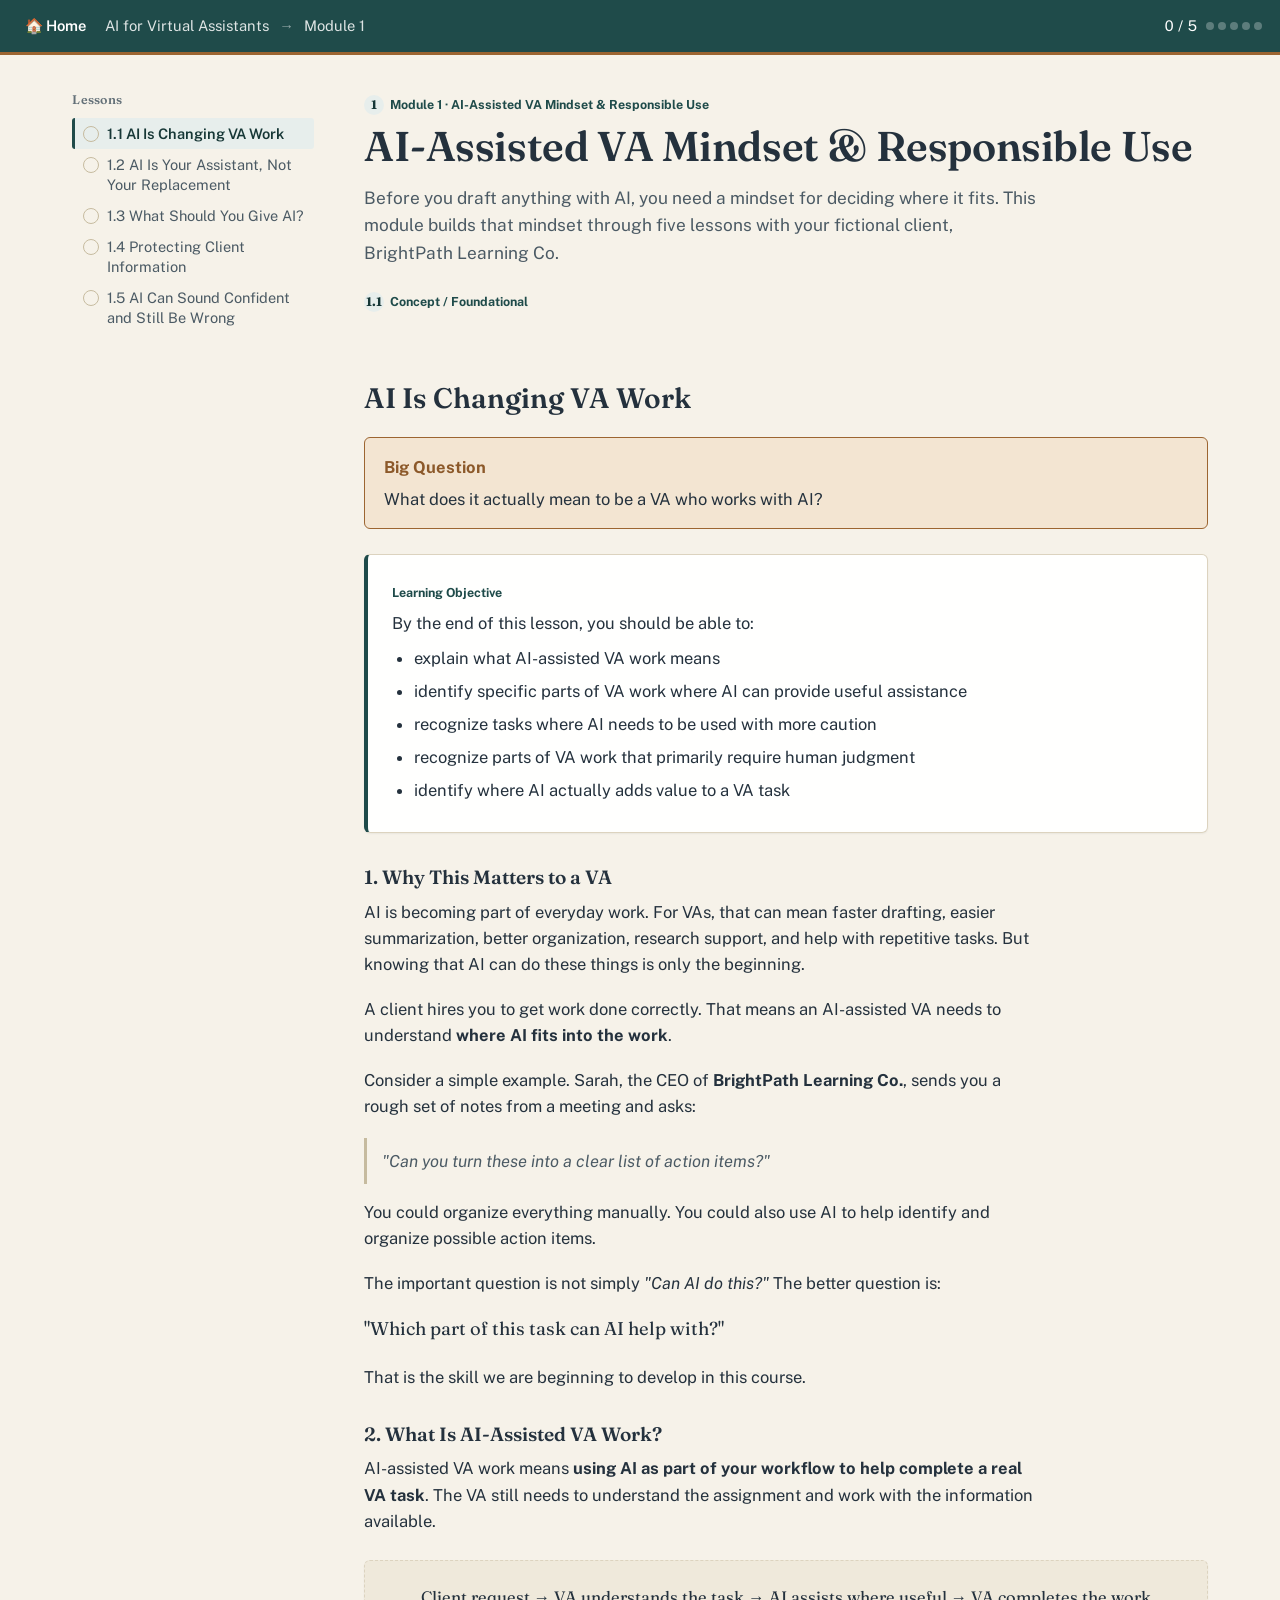
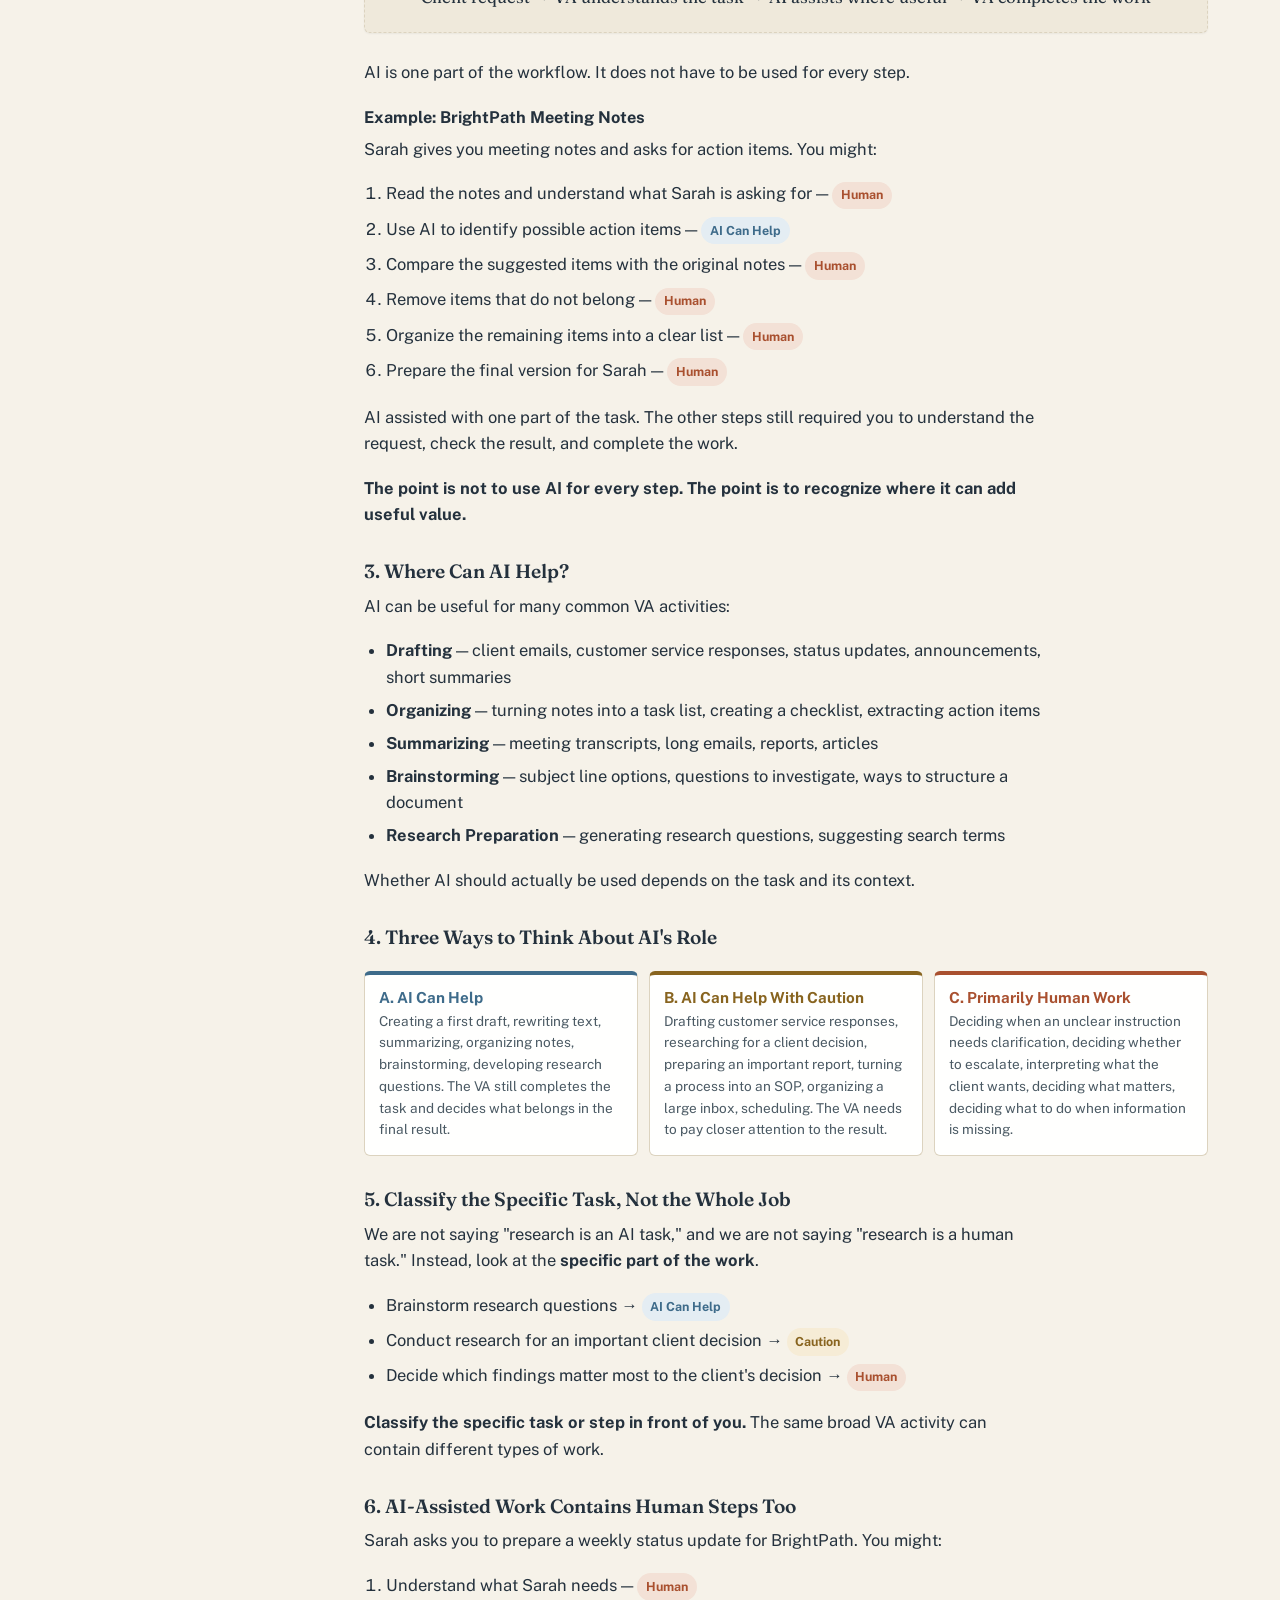
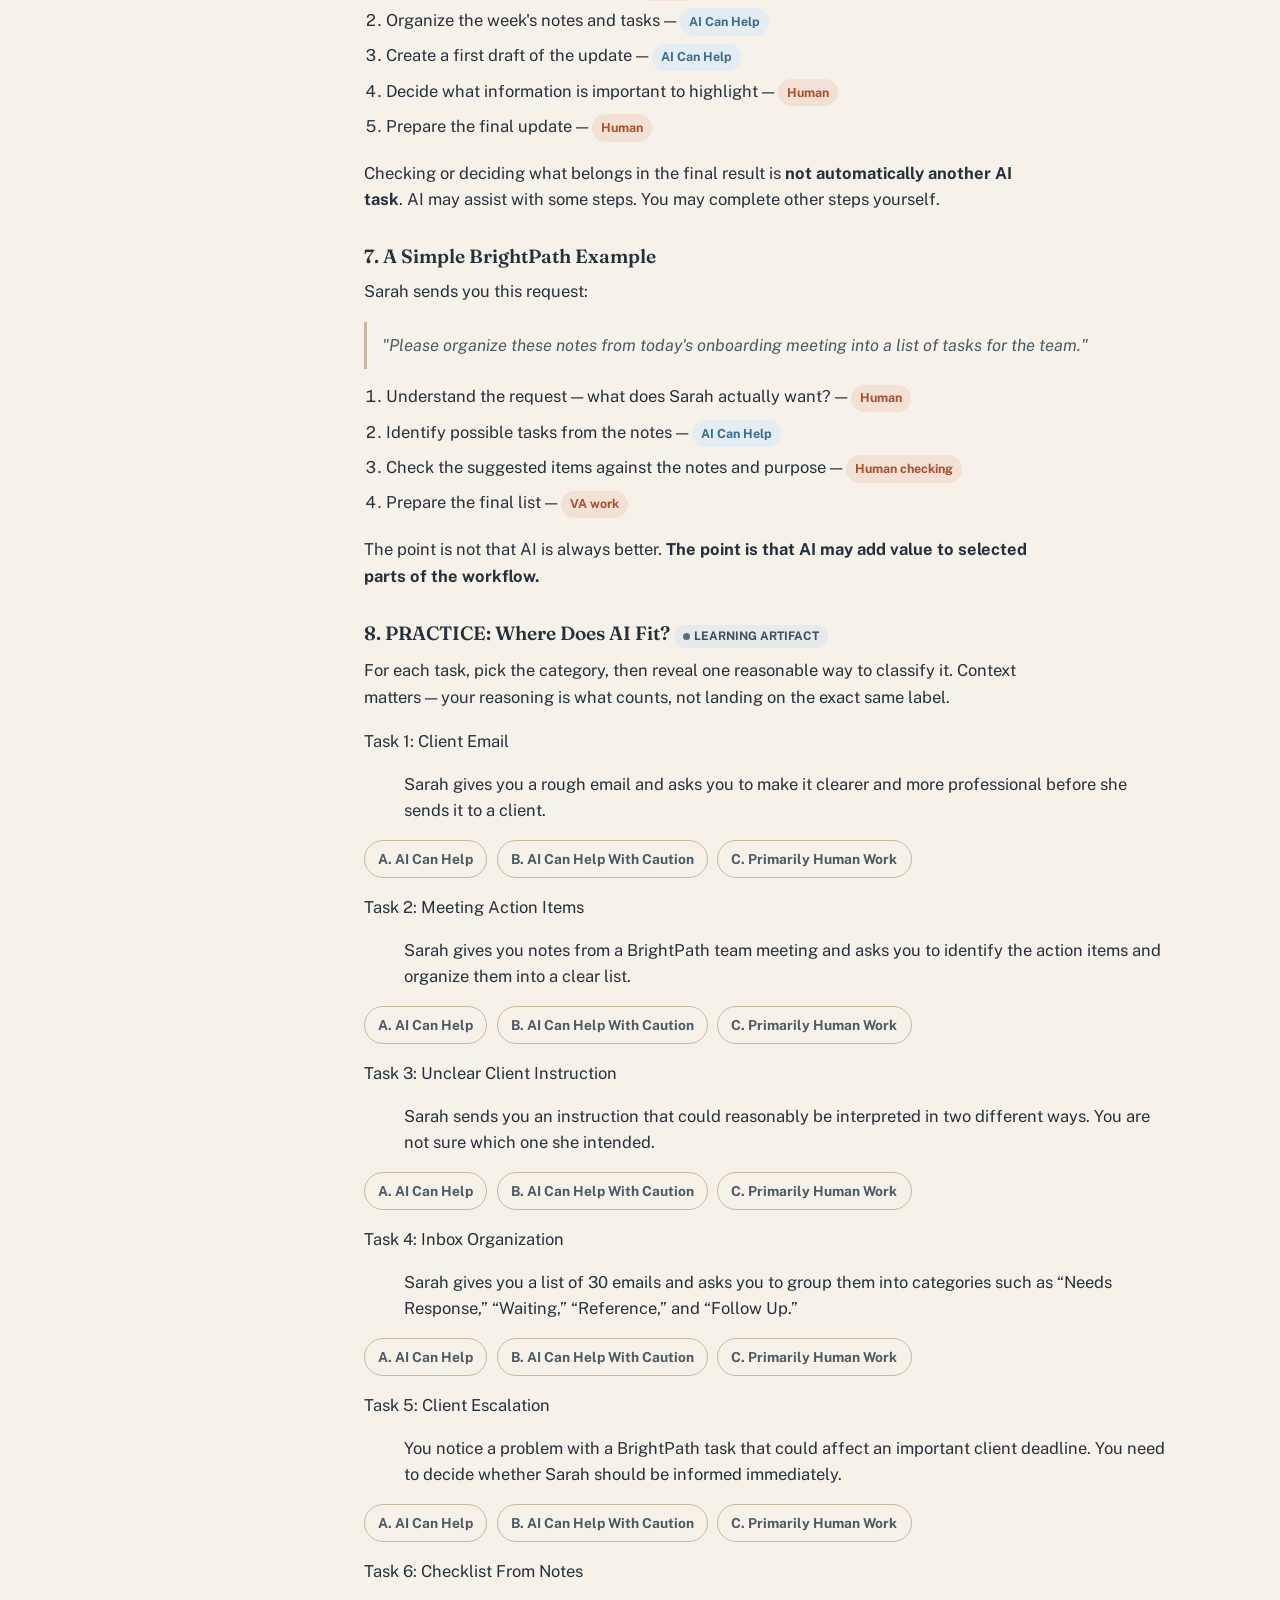
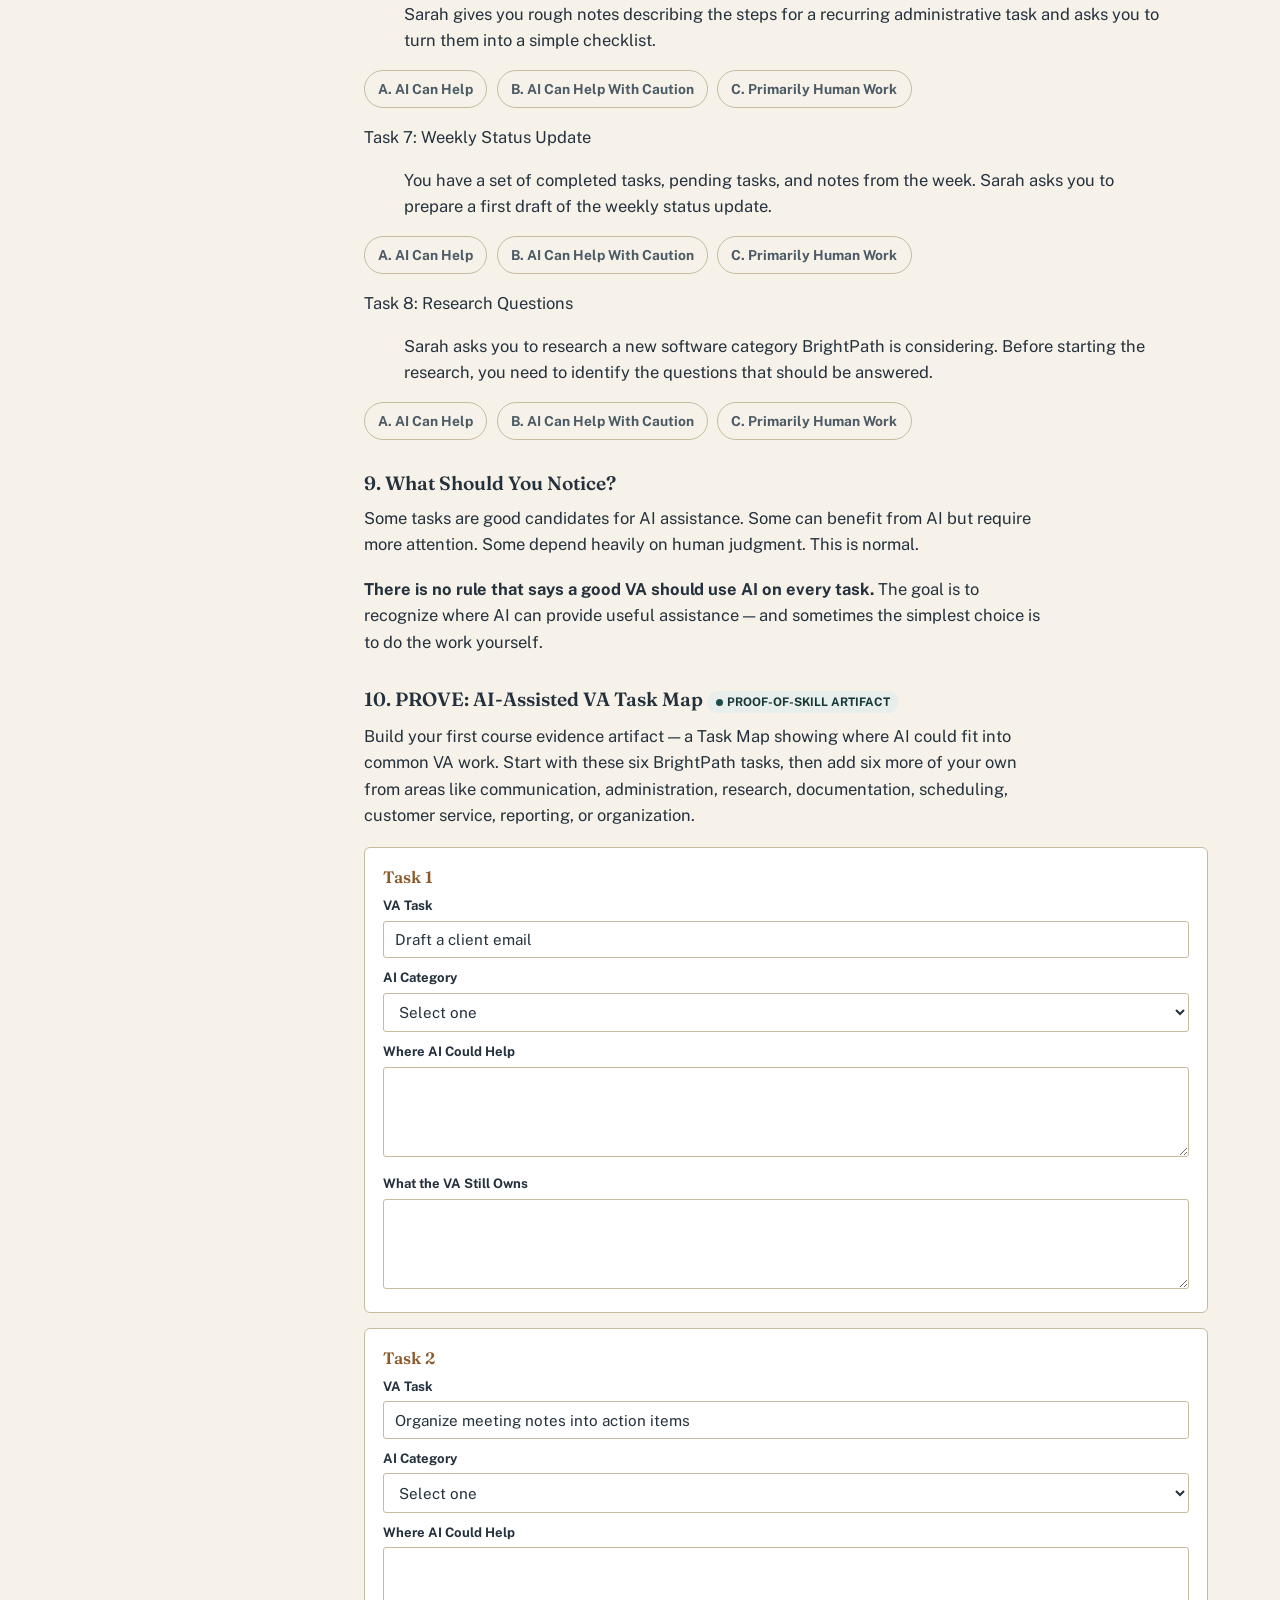
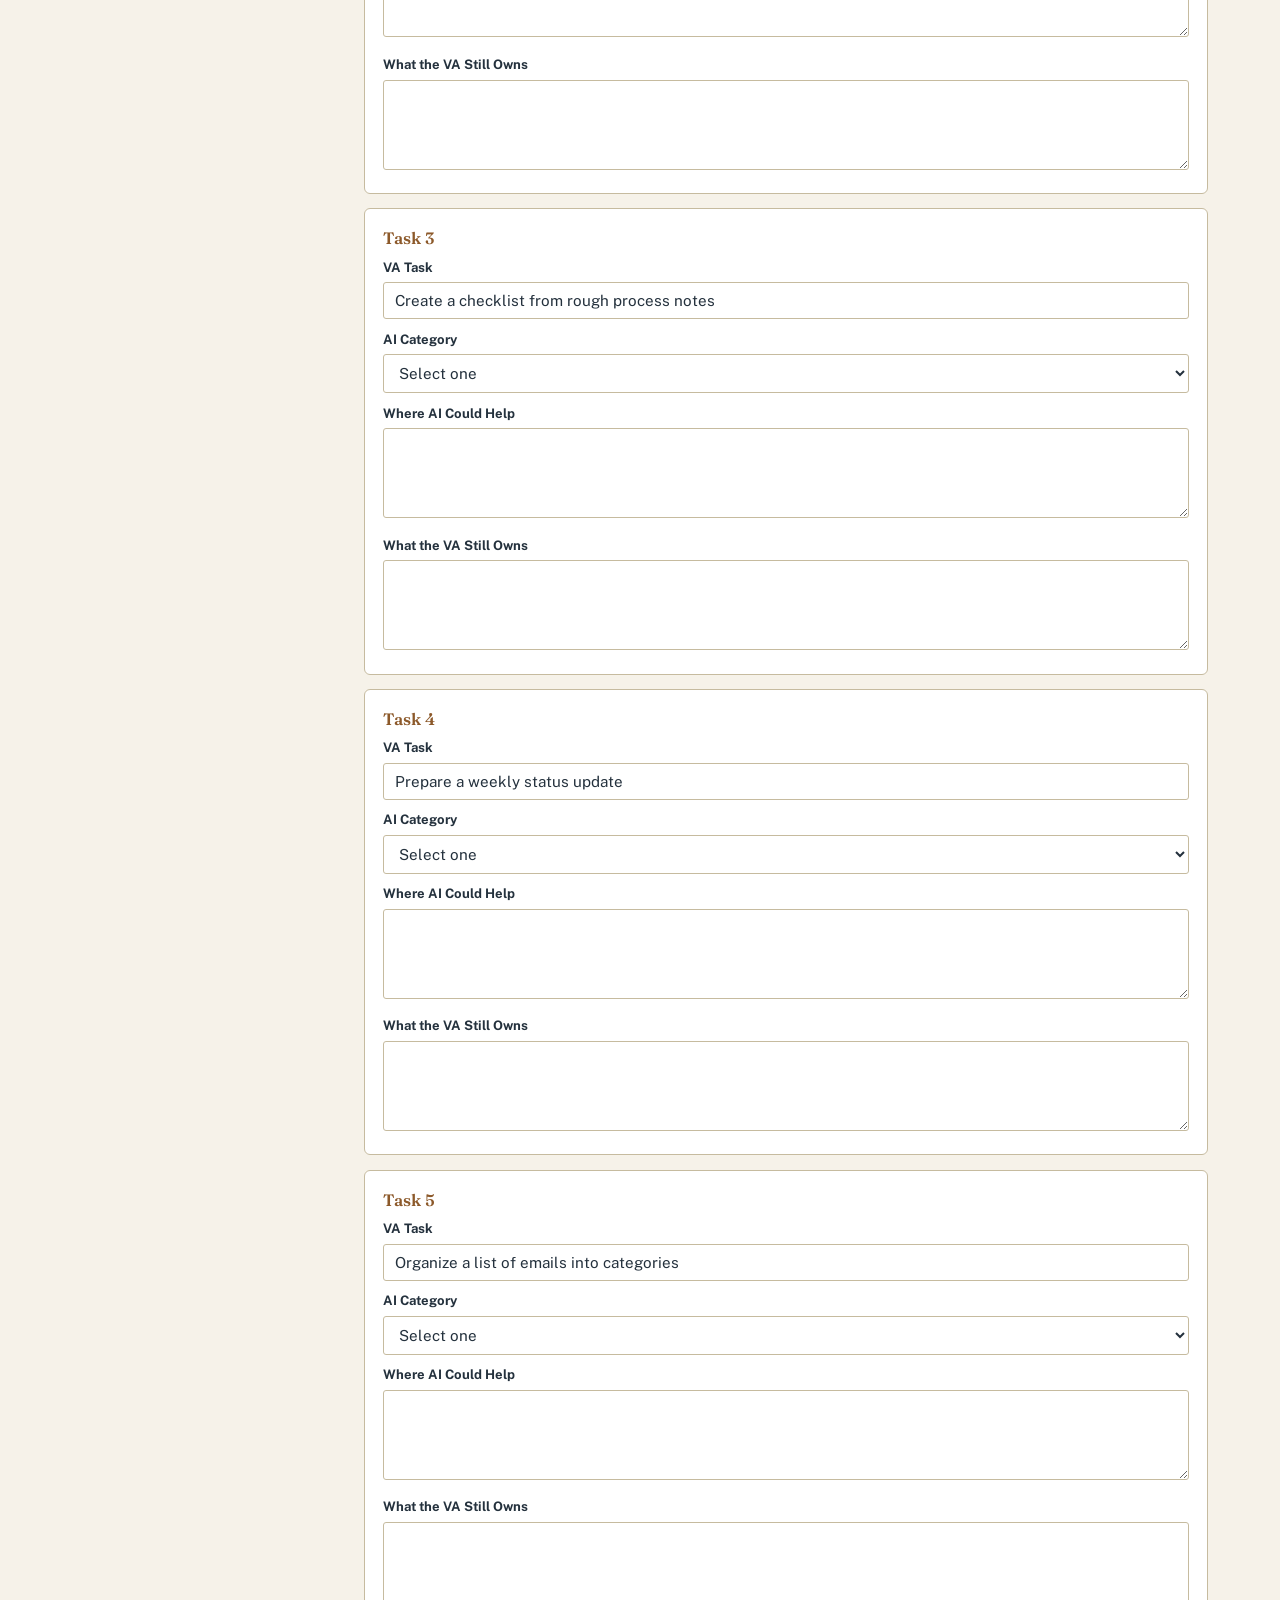
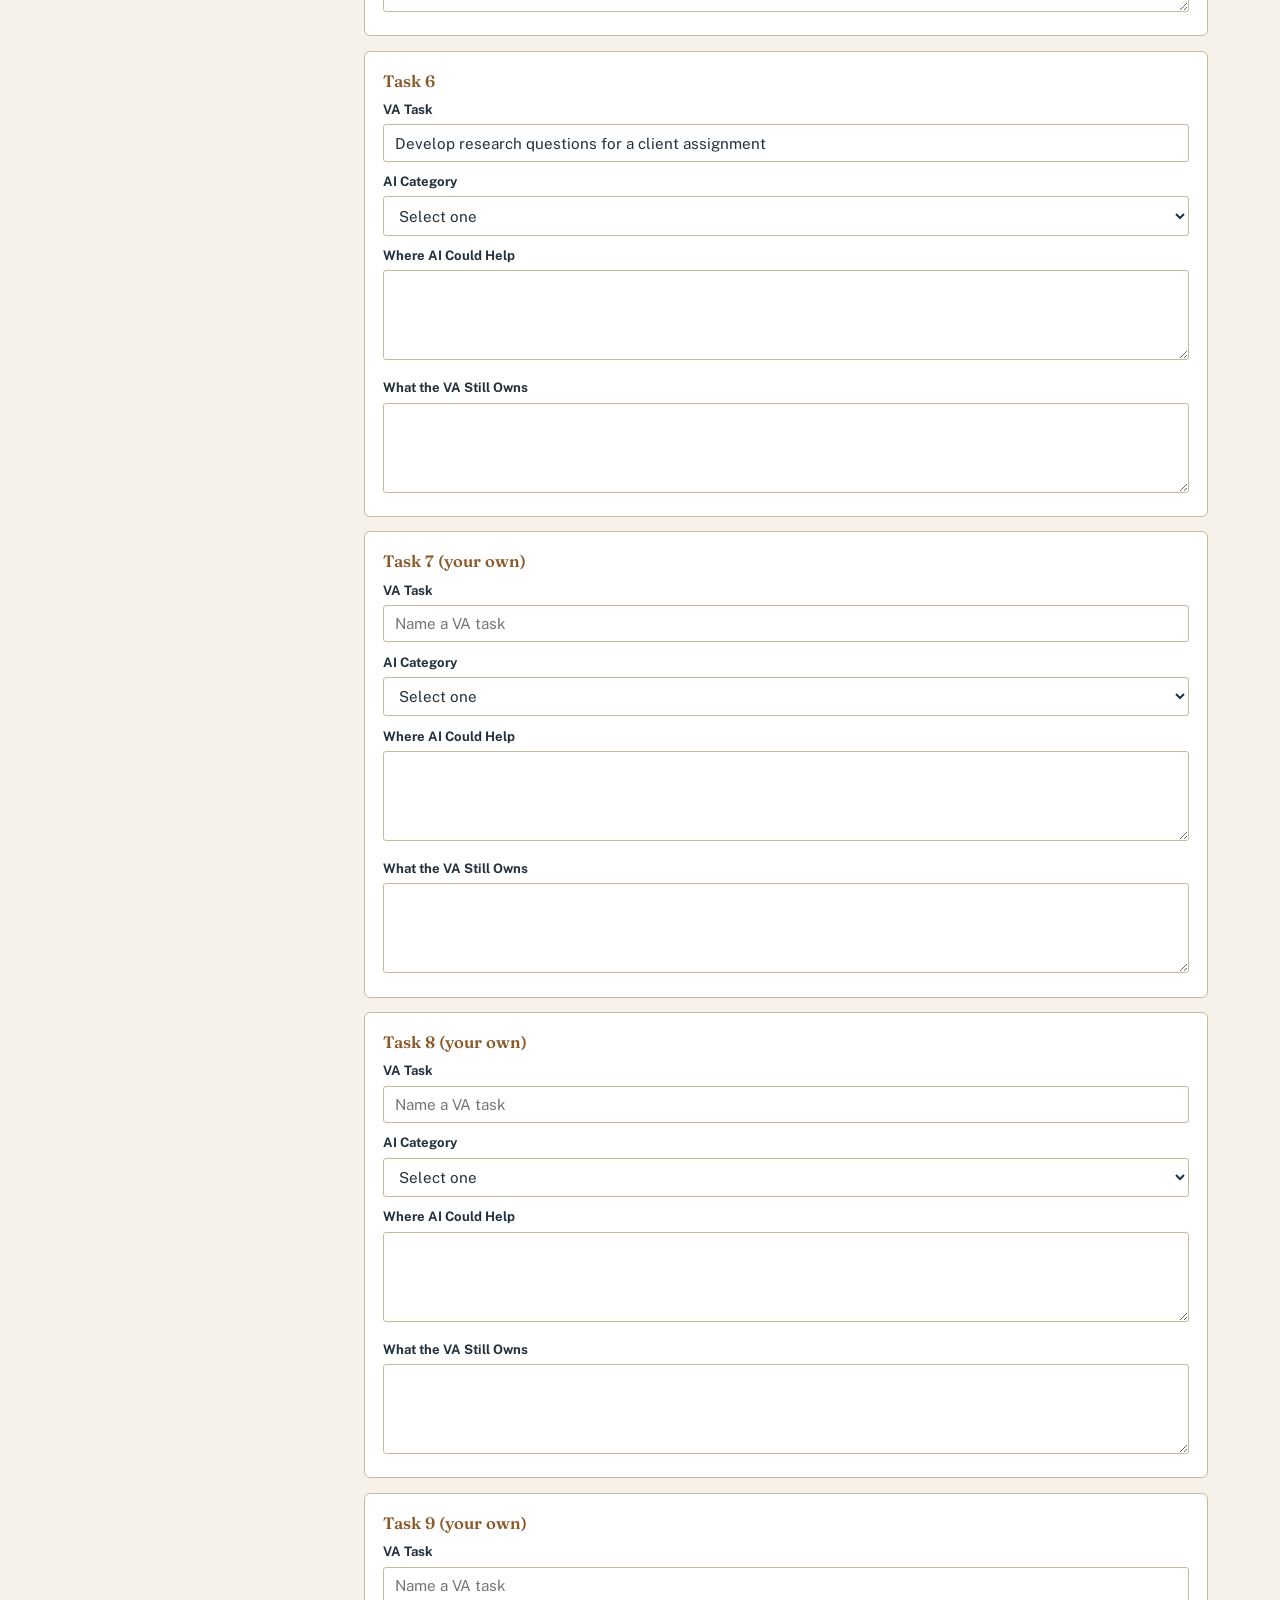
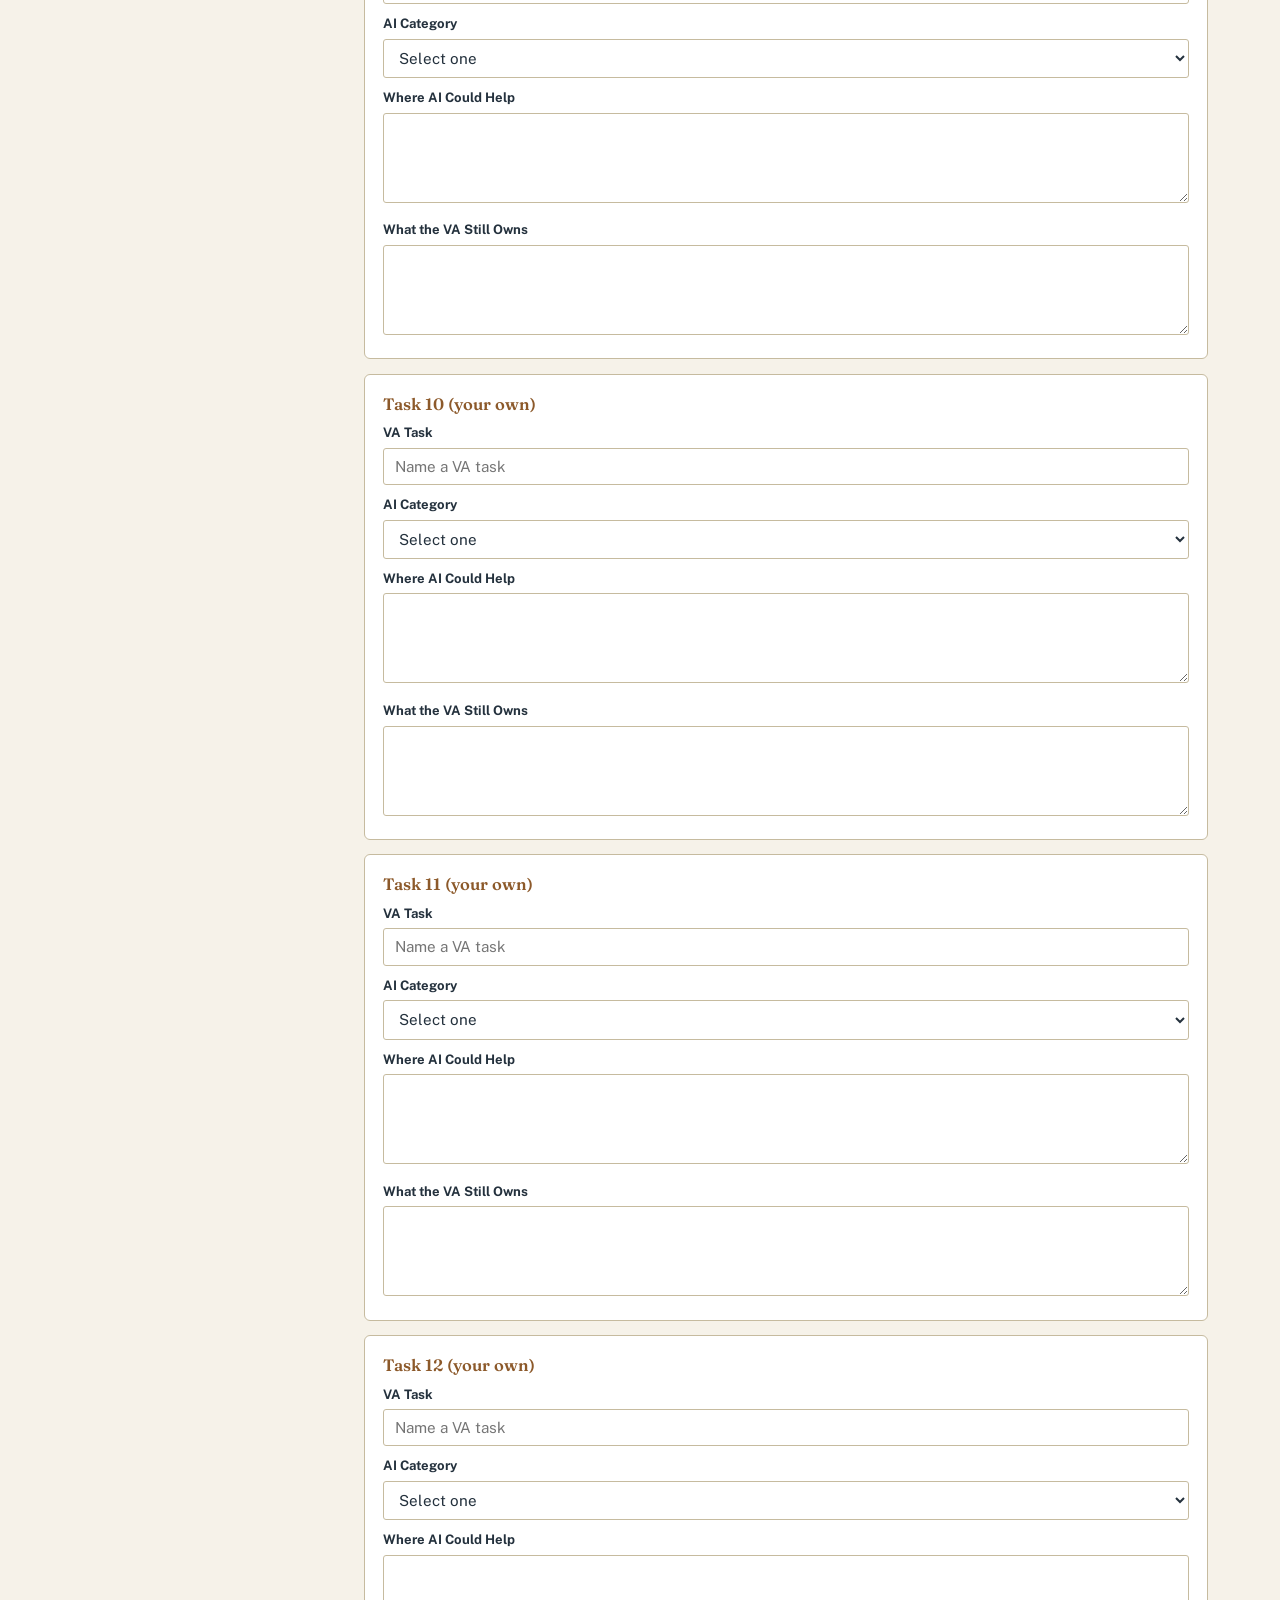
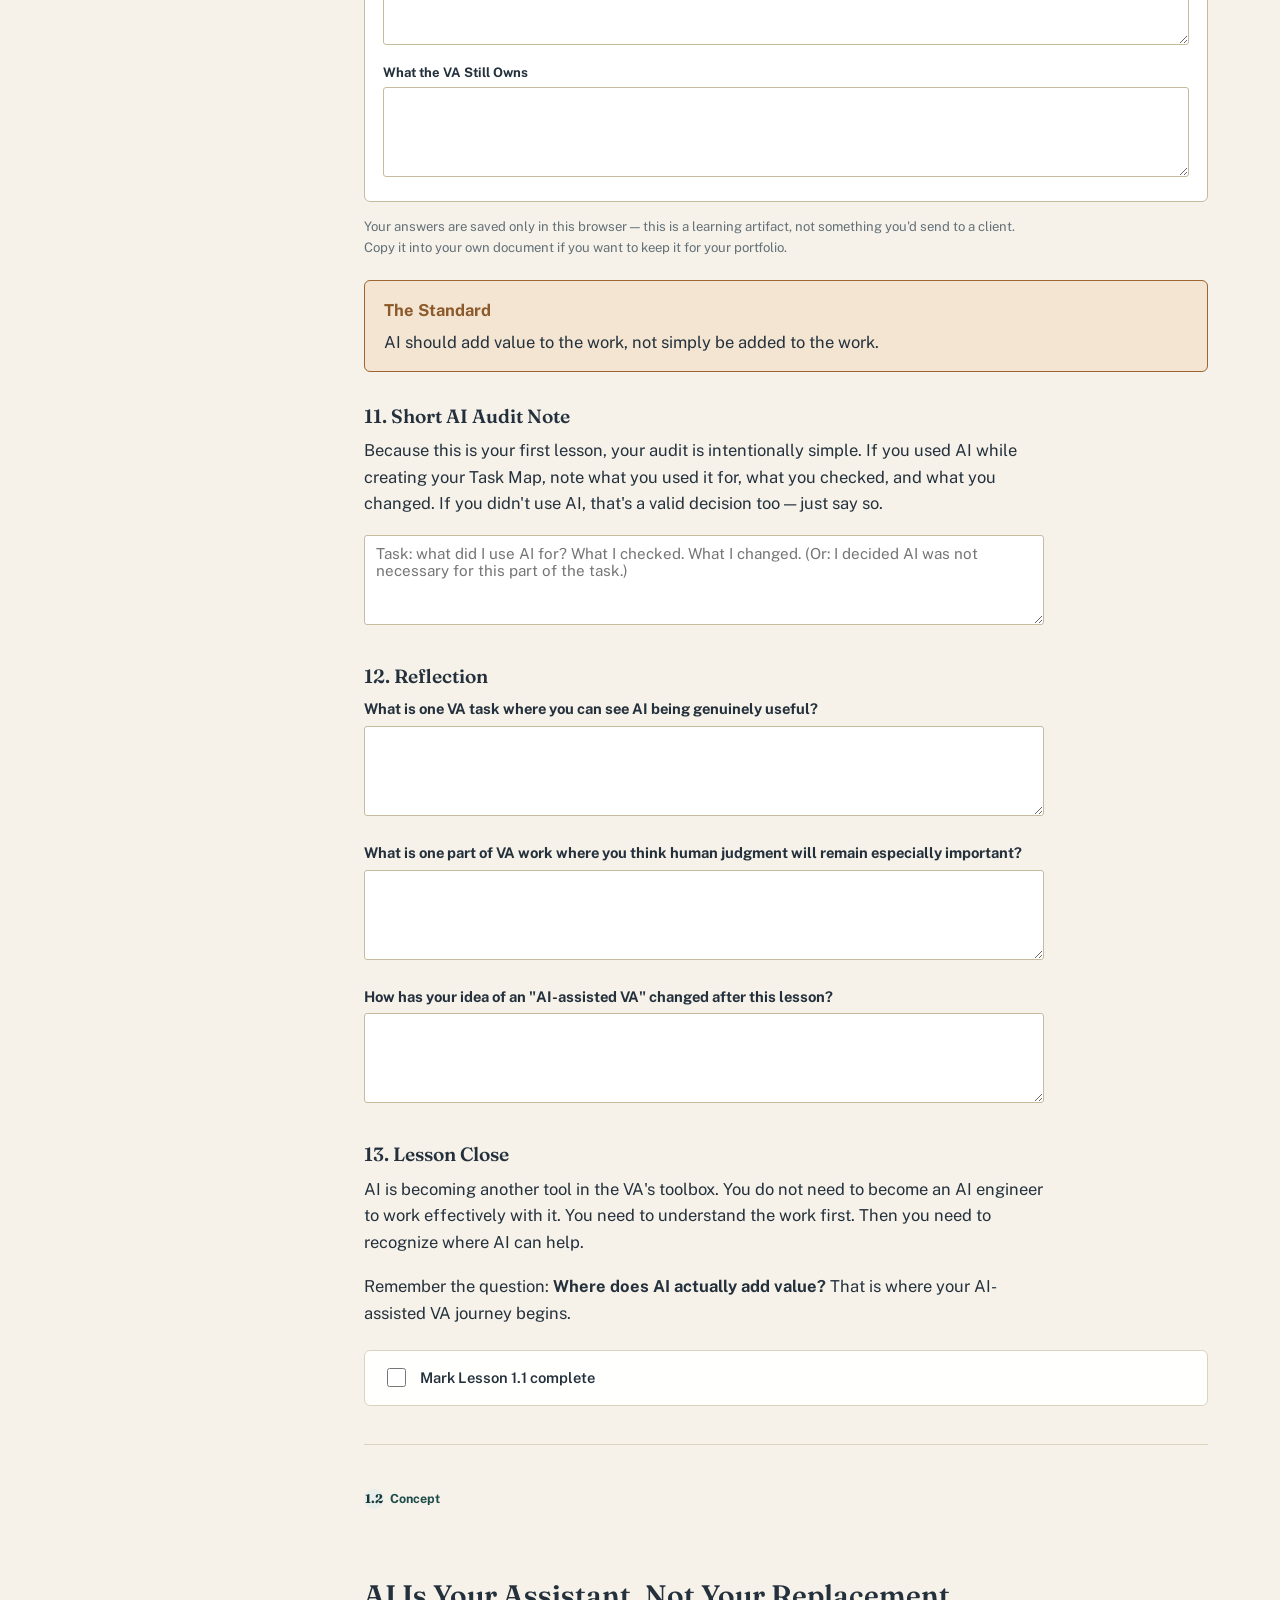
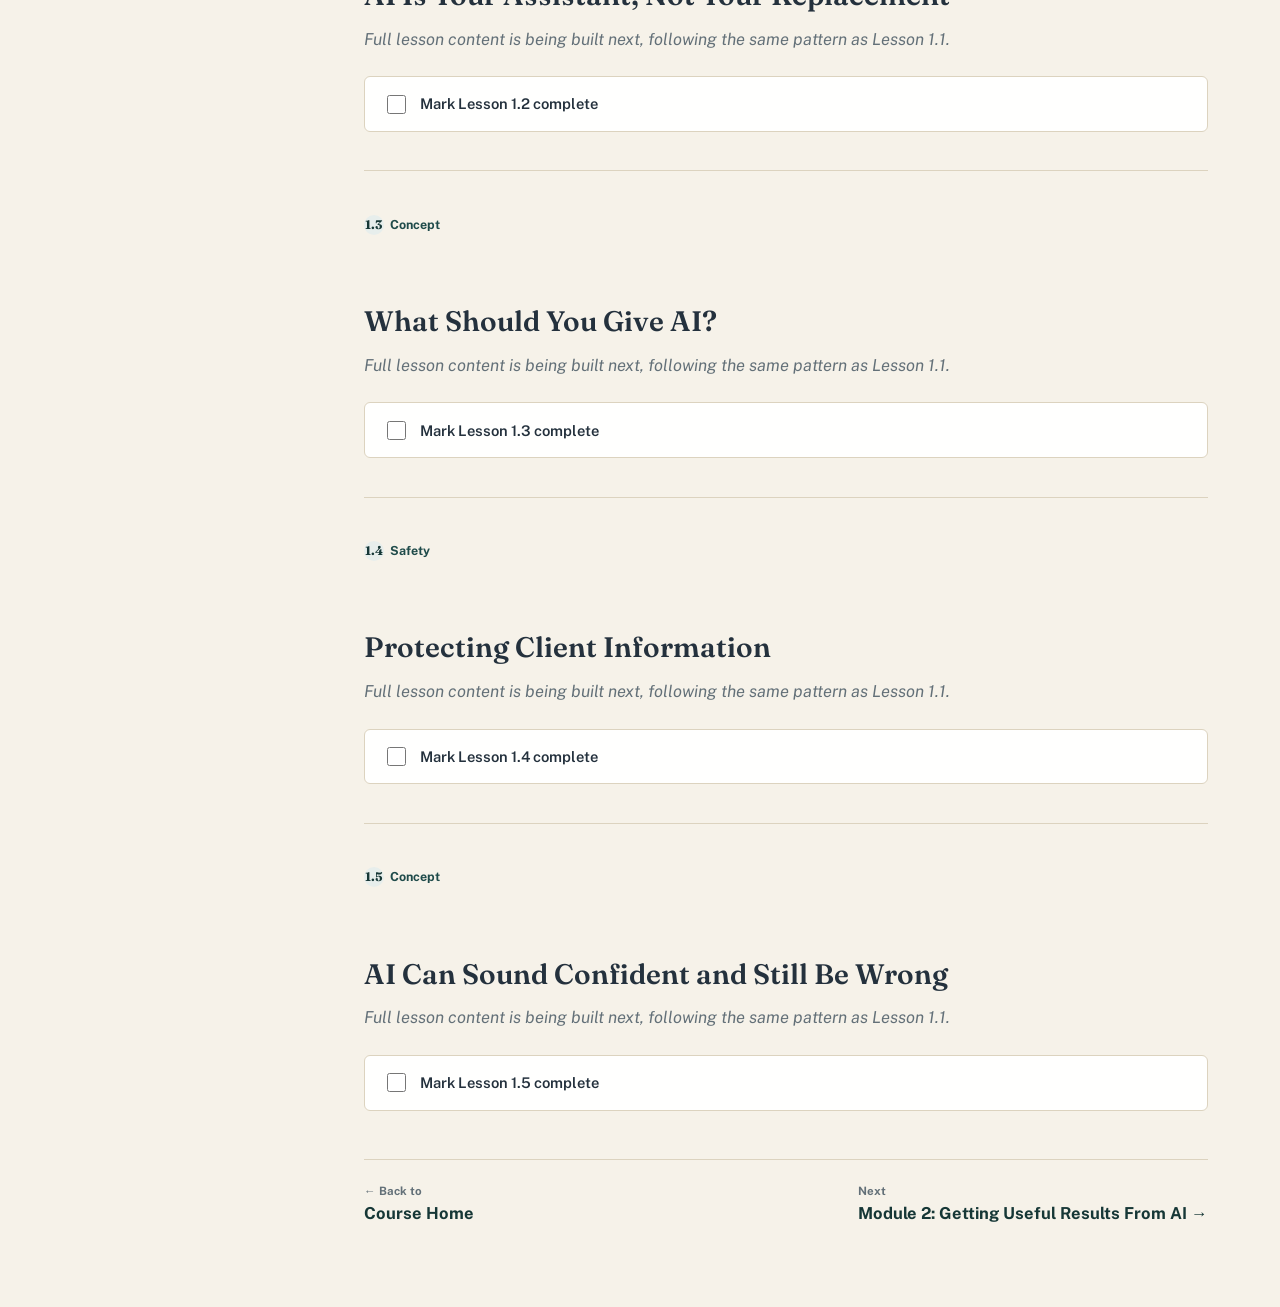
==== commit 72d12140: "Add files via upload" ====
--- a/module-1/index.html
+++ b/module-1/index.html
@@ -4,286 +4,318 @@
 <meta charset="UTF-8">
 <meta name="viewport" content="width=device-width, initial-scale=1.0">
 <title>Module 1: AI-Assisted VA Mindset & Responsible Use — AI for Virtual Assistants</title>
-<link rel="preconnect" href="https://fonts.googleapis.com">
-<link href="https://fonts.googleapis.com/css2?family=Newsreader:wght@500;600;700&family=Inter:wght@400;500;600;700&display=swap" rel="stylesheet">
-<link rel="stylesheet" href="/shared/tokens.css">
-<style>
-  main.wrap { padding: 40px 20px 60px; }
-  .module-head { border-bottom: 1px solid var(--rule); padding-bottom: 24px; margin-bottom: 8px; }
-  .lesson-eyebrow { font-size: 0.85rem; color: var(--human); font-weight: 600; margin-bottom: 8px; }
-  .big-question { font-family: var(--font-display); font-size: 1.2rem; margin: 16px 0 24px; padding: 16px 20px; background: var(--paper-raised); border: 1px solid var(--rule); border-left: 3px solid var(--human); border-radius: 0 var(--radius) var(--radius) 0; }
-  .objectives { background: var(--paper-raised); border: 1px solid var(--rule); border-radius: var(--radius); padding: 18px 22px; margin: 1.5rem 0 2rem; }
-  .objectives h4 { margin-top: 0; font-size: 0.95rem; font-family: var(--font-body); font-weight: 700; }
-  .objectives ul { margin: 0; padding-left: 1.2em; font-size: 0.93rem; color: var(--ink-soft); }
-  .objectives li { margin-bottom: 4px; }
-  .complete-row { text-align: center; margin-top: 2rem; padding: 20px; background: var(--paper-raised); border: 1px solid var(--rule); border-radius: var(--radius); }
-  .complete-row.is-done { background: var(--verified-tint); border-color: #BEDCC1; }
-  .module-nav-footer { display: flex; justify-content: space-between; border-top: 1px solid var(--rule); margin-top: 3rem; padding-top: 1.5rem; }
-</style>
+<link rel="stylesheet" href="../shared/course.css">
 </head>
-<body>
-
-<div class="pva-topbar">
-  <div class="wrap-wide">
-    <a href="https://probinsiyanongva.org/" target="_blank" rel="noopener">PVA Academy</a>
-    <span class="course-name">AI for Virtual Assistants</span>
+<body data-page="module" data-module-ids="1.1,1.2,1.3,1.4,1.5">
+<a class="skip-link" href="#main">Skip to main content</a>
+
+<div class="route-bar">
+  <a class="home-btn" href="../">🏠 Home</a>
+  <div class="route-crumb">AI for Virtual Assistants <span class="sep">→</span> Module 1</div>
+  <div class="route-progress">
+    <span data-progress-fraction>0 / 5</span>
+    <span class="dots">
+      <span class="dot"></span><span class="dot"></span><span class="dot"></span><span class="dot"></span><span class="dot"></span>
+    </span>
   </div>
 </div>
 
-<div class="route-bar">
-  <div class="wrap-wide">
-    <a href="/">🏠 Home</a>
-    <span>AI for Virtual Assistants</span>
-    <span>→</span>
-    <span class="current">Module 1</span>
-    <span class="progress-count" id="moduleProgressCount">0 / 5</span>
-  </div>
-</div>
-
-<main class="wrap">
-
-  <div class="module-head">
-    <div class="eyebrow-tracked">Module 1</div>
-    <h1>AI-Assisted VA Mindset & Responsible Use</h1>
-  </div>
-
-  <details class="contents-nav" open>
-    <summary>Module 1 contents</summary>
-    <div class="contents-nav-body">
-      <div class="contents-nav-group">Lessons</div>
+<div class="page-shell">
+
+  <nav class="lesson-rail" aria-label="Module 1 contents">
+    <button class="rail-toggle" aria-expanded="false">Module 1 contents ▾</button>
+    <div class="lesson-rail-body">
+      <div class="lesson-rail-title">Lessons</div>
       <ol>
-        <li><span class="status-dot" data-dot="1.1"></span><a href="#l1-1">1.1 AI Is Changing VA Work</a></li>
-        <li><span class="status-dot" data-dot="1.2"></span><a href="#l1-2">1.2 AI Is Your Assistant, Not Your Replacement</a></li>
-        <li><span class="status-dot" data-dot="1.3"></span><a href="#l1-3">1.3 What Should You Give AI?</a></li>
-        <li><span class="status-dot" data-dot="1.4"></span><a href="#l1-4">1.4 Protecting Client Information</a></li>
-        <li><span class="status-dot" data-dot="1.5"></span><a href="#l1-5">1.5 AI Can Sound Confident and Still Be Wrong</a></li>
+        <li><a href="#l1-1" data-progress-id="1.1" class="current"><span class="rail-check"></span>1.1 AI Is Changing VA Work</a></li>
+        <li><a href="#l1-2" data-progress-id="1.2"><span class="rail-check"></span>1.2 AI Is Your Assistant, Not Your Replacement</a></li>
+        <li><a href="#l1-3" data-progress-id="1.3"><span class="rail-check"></span>1.3 What Should You Give AI?</a></li>
+        <li><a href="#l1-4" data-progress-id="1.4"><span class="rail-check"></span>1.4 Protecting Client Information</a></li>
+        <li><a href="#l1-5" data-progress-id="1.5"><span class="rail-check"></span>1.5 AI Can Sound Confident and Still Be Wrong</a></li>
       </ol>
     </div>
-  </details>
-
-  <!-- ============ LESSON 1.1 (fully built) ============ -->
-  <section class="lesson-section" id="l1-1">
-    <div class="lesson-eyebrow">Lesson 1.1 · Concept / Foundational</div>
-    <h2 style="margin-top:0;">AI Is Changing VA Work</h2>
-
-    <div class="big-question">Big Question: What does it actually mean to be a VA who works with AI?</div>
-
-    <div class="objectives">
-      <h4>By the end of this lesson, you should be able to:</h4>
+  </nav>
+
+  <main id="main" class="lesson-main">
+
+    <div class="eyebrow"><span class="num">1</span> Module 1 · AI-Assisted VA Mindset &amp; Responsible Use</div>
+    <h1 style="margin-bottom:.3em;">AI-Assisted VA Mindset &amp; Responsible Use</h1>
+    <p class="lede">Before you draft anything with AI, you need a mindset for deciding where it fits. This module builds that mindset through five lessons with your fictional client, BrightPath Learning Co.</p>
+
+    <!-- ============ LESSON 1.1 (fully built) ============ -->
+    <section id="l1-1">
+      <div class="eyebrow"><span class="num">1.1</span> Concept / Foundational</div>
+      <h2>AI Is Changing VA Work</h2>
+
+      <div class="callout">
+        <span class="callout-title">Big Question</span>
+        What does it actually mean to be a VA who works with AI?
+      </div>
+
+      <div class="card card-do">
+        <div class="eyebrow">Learning Objective</div>
+        <p style="margin-bottom:.5em;">By the end of this lesson, you should be able to:</p>
+        <ul style="margin-bottom:0;">
+          <li>explain what AI-assisted VA work means</li>
+          <li>identify specific parts of VA work where AI can provide useful assistance</li>
+          <li>recognize tasks where AI needs to be used with more caution</li>
+          <li>recognize parts of VA work that primarily require human judgment</li>
+          <li>identify where AI actually adds value to a VA task</li>
+        </ul>
+      </div>
+
+      <h3>1. Why This Matters to a VA</h3>
+      <p>AI is becoming part of everyday work. For VAs, that can mean faster drafting, easier summarization, better organization, research support, and help with repetitive tasks. But knowing that AI can do these things is only the beginning.</p>
+      <p>A client hires you to get work done correctly. That means an AI-assisted VA needs to understand <strong>where AI fits into the work</strong>.</p>
+      <p>Consider a simple example. Sarah, the CEO of <strong>BrightPath Learning Co.</strong>, sends you a rough set of notes from a meeting and asks:</p>
+      <blockquote style="margin:.4em 0 .9em; padding:.6em .9em; border-left:3px solid var(--line-strong); color: var(--ink-soft); font-style:italic;">"Can you turn these into a clear list of action items?"</blockquote>
+      <p>You could organize everything manually. You could also use AI to help identify and organize possible action items.</p>
+      <p>The important question is not simply <em>"Can AI do this?"</em> The better question is:</p>
+      <p style="font-family: var(--font-head); font-size:1.15rem;">"Which part of this task can AI help with?"</p>
+      <p>That is the skill we are beginning to develop in this course.</p>
+
+      <h3>2. What Is AI-Assisted VA Work?</h3>
+      <p>AI-assisted VA work means <strong>using AI as part of your workflow to help complete a real VA task</strong>. The VA still needs to understand the assignment and work with the information available.</p>
+      <div class="card card-example" style="text-align:center; font-family:var(--font-head);">Client request → VA understands the task → AI assists where useful → VA completes the work</div>
+      <p>AI is one part of the workflow. It does not have to be used for every step.</p>
+
+      <h4>Example: BrightPath Meeting Notes</h4>
+      <p>Sarah gives you meeting notes and asks for action items. You might:</p>
+      <ol>
+        <li>Read the notes and understand what Sarah is asking for — <span class="category-pill human">Human</span></li>
+        <li>Use AI to identify possible action items — <span class="category-pill ai-help">AI Can Help</span></li>
+        <li>Compare the suggested items with the original notes — <span class="category-pill human">Human</span></li>
+        <li>Remove items that do not belong — <span class="category-pill human">Human</span></li>
+        <li>Organize the remaining items into a clear list — <span class="category-pill human">Human</span></li>
+        <li>Prepare the final version for Sarah — <span class="category-pill human">Human</span></li>
+      </ol>
+      <p>AI assisted with one part of the task. The other steps still required you to understand the request, check the result, and complete the work.</p>
+      <p><strong>The point is not to use AI for every step. The point is to recognize where it can add useful value.</strong></p>
+
+      <h3>3. Where Can AI Help?</h3>
+      <p>AI can be useful for many common VA activities:</p>
       <ul>
-        <li>explain what AI-assisted VA work means</li>
-        <li>identify specific parts of VA work where AI can provide useful assistance</li>
-        <li>recognize tasks where AI needs to be used with more caution</li>
-        <li>recognize parts of VA work that primarily require human judgment</li>
-        <li>identify where AI actually adds value to a VA task</li>
+        <li><strong>Drafting</strong> — client emails, customer service responses, status updates, announcements, short summaries</li>
+        <li><strong>Organizing</strong> — turning notes into a task list, creating a checklist, extracting action items</li>
+        <li><strong>Summarizing</strong> — meeting transcripts, long emails, reports, articles</li>
+        <li><strong>Brainstorming</strong> — subject line options, questions to investigate, ways to structure a document</li>
+        <li><strong>Research Preparation</strong> — generating research questions, suggesting search terms</li>
       </ul>
-    </div>
-
-    <h3>1. Why This Matters to a VA</h3>
-    <p>AI is becoming part of everyday work. For VAs, that can mean faster drafting, easier summarization, better organization, research support, and help with repetitive tasks. But knowing that AI can do these things is only the beginning.</p>
-    <p>A client hires you to get work done correctly. That means an AI-assisted VA needs to understand <strong>where AI fits into the work</strong>.</p>
-    <p>Consider a simple example. Sarah, the CEO of <strong>BrightPath Learning Co.</strong>, sends you a rough set of notes from a meeting and asks:</p>
-
-    <div class="ai-draft" style="background:var(--paper-raised); border-color: var(--rule);">"Can you turn these into a clear list of action items?"</div>
-
-    <p>You could organize everything manually. You could also use AI to help identify and organize possible action items.</p>
-    <p>The important question is not simply <em>"Can AI do this?"</em> The better question is:</p>
-    <p style="font-family: var(--font-display); font-size:1.1rem;">"Which part of this task can AI help with?"</p>
-    <p>That is the skill we are beginning to develop in this course.</p>
-
-    <h3>2. What Is AI-Assisted VA Work?</h3>
-    <p>AI-assisted VA work means <strong>using AI as part of your workflow to help complete a real VA task</strong>. The VA still needs to understand the assignment and work with the information available.</p>
-    <div class="workflow-line">Client request → VA understands the task → AI assists where useful → VA completes the work</div>
-    <p>AI is one part of the workflow. It does not have to be used for every step.</p>
-
-    <h4 style="font-family:var(--font-body); font-weight:700; font-size:1rem;">Example: BrightPath Meeting Notes</h4>
-    <p>Sarah gives you meeting notes and asks for action items. You might:</p>
-    <div class="example-map">
-      <div class="step">1. Read the notes and understand what Sarah is asking for <span class="chip chip-human">Human</span></div>
-      <div class="step">2. Use AI to identify possible action items <span class="chip chip-ai">AI Can Help</span></div>
-      <div class="step">3. Compare the suggested items with the original notes <span class="chip chip-human">Human</span></div>
-      <div class="step">4. Remove items that do not belong <span class="chip chip-human">Human</span></div>
-      <div class="step">5. Organize the remaining items into a clear list <span class="chip chip-human">Human</span></div>
-      <div class="step">6. Prepare the final version for Sarah <span class="chip chip-human">Human</span></div>
-    </div>
-    <p>AI assisted with one part of the task. The other steps still required you to understand the request, check the result, and complete the work.</p>
-    <p><strong>The point is not to use AI for every step. The point is to recognize where it can add useful value.</strong></p>
-
-    <h3>3. Where Can AI Help?</h3>
-    <p>AI can be useful for many common VA activities:</p>
-    <ul>
-      <li><strong>Drafting</strong> — client emails, customer service responses, status updates, announcements, short summaries</li>
-      <li><strong>Organizing</strong> — turning notes into a task list, creating a checklist, extracting action items</li>
-      <li><strong>Summarizing</strong> — meeting transcripts, long emails, reports, articles</li>
-      <li><strong>Brainstorming</strong> — subject line options, questions to investigate, ways to structure a document</li>
-      <li><strong>Research Preparation</strong> — generating research questions, suggesting search terms</li>
-    </ul>
-    <p>Whether AI should actually be used depends on the task and its context.</p>
-
-    <h3>4. Three Ways to Think About AI's Role</h3>
-    <div class="category-block">
-      <h4 style="font-family:var(--font-body); margin-top:0;"><span class="chip chip-ai">A. AI Can Help</span></h4>
-      <p>Specific tasks where AI can provide useful assistance: creating a first draft, rewriting provided text, summarizing supplied information, organizing notes, brainstorming options, developing research questions.</p>
-      <p>The VA still completes the task and determines what belongs in the final result.</p>
-    </div>
-    <div class="category-block">
-      <h4 style="font-family:var(--font-body); margin-top:0;"><span class="chip chip-caution">B. AI Can Help With Caution</span></h4>
-      <p>Tasks where AI may be useful, but the VA needs to pay closer attention to context and quality: drafting customer service responses, conducting research for a client decision, preparing a report with important information, turning a process description into an SOP, organizing a large inbox, assisting with scheduling.</p>
-    </div>
-    <div class="category-block">
-      <h4 style="font-family:var(--font-body); margin-top:0;"><span class="chip chip-human">C. Primarily Human Work</span></h4>
-      <p>Tasks that depend heavily on human judgment: deciding when an unclear instruction needs clarification, deciding whether an issue needs escalation, interpreting what the client actually wants, deciding which information is important, deciding what to do when information is missing.</p>
-      <p>AI might help you think through these situations. The important judgment still belongs to the VA.</p>
-    </div>
-
-    <h3>5. Classify the Specific Task, Not the Whole Job</h3>
-    <p>We are not saying "research is an AI task," and we are not saying "research is a human task." Instead, look at the <strong>specific part of the work</strong>.</p>
-    <div class="example-map">
-      <div class="step">Brainstorm research questions <span class="chip chip-ai">AI Can Help</span></div>
-      <div class="step">Conduct research for an important client decision <span class="chip chip-caution">Caution</span></div>
-      <div class="step">Decide which findings matter most to the client's decision <span class="chip chip-human">Human</span></div>
-    </div>
-    <p><strong>Classify the specific task or step in front of you.</strong> The same broad VA activity can contain different types of work.</p>
-
-    <h3>6. AI-Assisted Work Contains Human Steps Too</h3>
-    <p>Sarah asks you to prepare a weekly status update for BrightPath. You might:</p>
-    <div class="example-map">
-      <div class="step">Understand what Sarah needs <span class="chip chip-human">Human</span></div>
-      <div class="step">Organize the week's notes and tasks <span class="chip chip-ai">AI Can Help</span></div>
-      <div class="step">Create a first draft of the update <span class="chip chip-ai">AI Can Help</span></div>
-      <div class="step">Decide what information is important to highlight <span class="chip chip-human">Human</span></div>
-      <div class="step">Prepare the final update <span class="chip chip-human">Human</span></div>
-    </div>
-    <p>Checking or deciding what belongs in the final result is <strong>not automatically another AI task</strong>. AI may assist with some steps. You may complete other steps yourself.</p>
-
-    <h3>7. A Simple BrightPath Example</h3>
-    <p>Sarah sends you this request:</p>
-    <div class="ai-draft" style="background:var(--paper-raised); border-color: var(--rule);">"Please organize these notes from today's onboarding meeting into a list of tasks for the team."</div>
-    <div class="example-map">
-      <div class="step">Understand the request — what does Sarah actually want? <span class="chip chip-human">Human</span></div>
-      <div class="step">Identify possible tasks from the notes <span class="chip chip-ai">AI Can Help</span></div>
-      <div class="step">Check the suggested items against the notes and purpose <span class="chip chip-human">Human checking</span></div>
-      <div class="step">Prepare the final list <span class="chip chip-human">VA work</span></div>
-    </div>
-    <p>The point is not that AI is always better. <strong>The point is that AI may add value to selected parts of the workflow.</strong></p>
-
-    <h3>8. PRACTICE: Where Does AI Fit?</h3>
-    <p>For each task, choose the category, then reveal one reasonable way to classify it. Context matters — your reasoning is what counts, not landing on the exact same label.</p>
-    <span class="tag-label tag-learning">Learning Artifact</span>
-    <div id="practiceList" style="margin-top:12px;"></div>
-
-    <h3>9. What Should You Notice?</h3>
-    <p>Some tasks are good candidates for AI assistance. Some can benefit from AI but require more attention. Some depend heavily on human judgment. This is normal.</p>
-    <p><strong>There is no rule that says a good VA should use AI on every task.</strong> The goal is to recognize where AI can provide useful assistance — and sometimes the simplest choice is to do the work yourself.</p>
-
-    <h3>10. PROVE: AI-Assisted VA Task Map</h3>
-    <span class="tag-label tag-proof">Proof-of-Skill Artifact</span>
-    <p style="margin-top:12px;">Build your first course evidence artifact — a Task Map showing where AI could fit into common VA work. Start with these six BrightPath tasks, then add six more of your own from areas like communication, administration, research, documentation, scheduling, customer service, reporting, or organization.</p>
-
-    <div id="taskMap"></div>
-    <p class="save-note">Your answers here are saved to this Task Map only in this browser — this is a learning artifact, not something you'd send to a client. Copy it into your own document if you want to keep it for your portfolio.</p>
-
-    <div class="standard-box">AI should add value to the work, not simply be added to the work.</div>
-
-    <h3>11. Short AI Audit Note</h3>
-    <p>Because this is your first lesson, your audit is intentionally simple. If you used AI while creating your Task Map, note what you used it for, what you checked, and what you changed. If you didn't use AI, that's a valid decision too — just say so.</p>
-    <textarea class="full-input" id="auditNote" placeholder="Task: what did I use AI for? What I checked. What I changed. (Or: I decided AI was not necessary for this part of the task.)"></textarea>
-
-    <h3>12. Reflection</h3>
-    <label style="font-weight:600; font-size:0.9rem;">What is one VA task where you can see AI being genuinely useful?</label>
-    <textarea class="full-input" id="reflect1"></textarea>
-    <label style="font-weight:600; font-size:0.9rem;">What is one part of VA work where you think human judgment will remain especially important?</label>
-    <textarea class="full-input" id="reflect2"></textarea>
-    <label style="font-weight:600; font-size:0.9rem;">How has your idea of an "AI-assisted VA" changed after this lesson?</label>
-    <textarea class="full-input" id="reflect3"></textarea>
-
-    <h3>13. Lesson Close</h3>
-    <p>AI is becoming another tool in the VA's toolbox. You do not need to become an AI engineer to work effectively with it. You need to understand the work first. Then you need to recognize where AI can help.</p>
-    <p>Remember the question: <strong>Where does AI actually add value?</strong> That is where your AI-assisted VA journey begins.</p>
-
-    <div class="complete-row" id="completeRow-1.1">
-      <button class="btn complete-btn" data-lesson="1.1">Mark Lesson 1.1 Complete</button>
-      <div class="status-msg" id="completeStatus-1.1">Fill in at least the six starter tasks in your Task Map to mark this lesson complete.</div>
-    </div>
-  </section>
-
-  <!-- ============ LESSON 1.2–1.5 (structure in place, content pending) ============ -->
-  <section class="lesson-section" id="l1-2">
-    <div class="lesson-eyebrow">Lesson 1.2 · Concept</div>
-    <h2 style="margin-top:0;">AI Is Your Assistant, Not Your Replacement</h2>
-    <div class="coming-soon">Full lesson content is being built next, following the same pattern as Lesson 1.1.</div>
-  </section>
-
-  <section class="lesson-section" id="l1-3">
-    <div class="lesson-eyebrow">Lesson 1.3 · Concept</div>
-    <h2 style="margin-top:0;">What Should You Give AI?</h2>
-    <div class="coming-soon">Full lesson content is being built next, following the same pattern as Lesson 1.1.</div>
-  </section>
-
-  <section class="lesson-section" id="l1-4">
-    <div class="lesson-eyebrow">Lesson 1.4 · Safety</div>
-    <h2 style="margin-top:0;">Protecting Client Information</h2>
-    <div class="coming-soon">Full lesson content is being built next, following the same pattern as Lesson 1.1.</div>
-  </section>
-
-  <section class="lesson-section" id="l1-5">
-    <div class="lesson-eyebrow">Lesson 1.5 · Concept</div>
-    <h2 style="margin-top:0;">AI Can Sound Confident and Still Be Wrong</h2>
-    <div class="coming-soon">Full lesson content is being built next, following the same pattern as Lesson 1.1.</div>
-  </section>
-
-  <nav class="module-nav-footer no-print">
-    <a href="/">← Back to Home</a>
-    <a href="/module-2/">Module 2: Getting Useful Results From AI →</a>
-  </nav>
-
-</main>
-
-<footer class="site-footer">AI for Virtual Assistants · PVA Academy · Your progress is saved in this browser only.</footer>
-
-<script src="/shared/course-data.js"></script>
-<script src="/shared/progress.js"></script>
+      <p>Whether AI should actually be used depends on the task and its context.</p>
+
+      <h3>4. Three Ways to Think About AI's Role</h3>
+      <div class="category-key">
+        <div class="category-card ai-help">
+          <h4>A. AI Can Help</h4>
+          <p>Creating a first draft, rewriting text, summarizing, organizing notes, brainstorming, developing research questions. The VA still completes the task and decides what belongs in the final result.</p>
+        </div>
+        <div class="category-card caution">
+          <h4>B. AI Can Help With Caution</h4>
+          <p>Drafting customer service responses, researching for a client decision, preparing an important report, turning a process into an SOP, organizing a large inbox, scheduling. The VA needs to pay closer attention to the result.</p>
+        </div>
+        <div class="category-card human">
+          <h4>C. Primarily Human Work</h4>
+          <p>Deciding when an unclear instruction needs clarification, deciding whether to escalate, interpreting what the client wants, deciding what matters, deciding what to do when information is missing.</p>
+        </div>
+      </div>
+
+      <h3>5. Classify the Specific Task, Not the Whole Job</h3>
+      <p>We are not saying "research is an AI task," and we are not saying "research is a human task." Instead, look at the <strong>specific part of the work</strong>.</p>
+      <ul>
+        <li>Brainstorm research questions → <span class="category-pill ai-help">AI Can Help</span></li>
+        <li>Conduct research for an important client decision → <span class="category-pill caution">Caution</span></li>
+        <li>Decide which findings matter most to the client's decision → <span class="category-pill human">Human</span></li>
+      </ul>
+      <p><strong>Classify the specific task or step in front of you.</strong> The same broad VA activity can contain different types of work.</p>
+
+      <h3>6. AI-Assisted Work Contains Human Steps Too</h3>
+      <p>Sarah asks you to prepare a weekly status update for BrightPath. You might:</p>
+      <ol>
+        <li>Understand what Sarah needs — <span class="category-pill human">Human</span></li>
+        <li>Organize the week's notes and tasks — <span class="category-pill ai-help">AI Can Help</span></li>
+        <li>Create a first draft of the update — <span class="category-pill ai-help">AI Can Help</span></li>
+        <li>Decide what information is important to highlight — <span class="category-pill human">Human</span></li>
+        <li>Prepare the final update — <span class="category-pill human">Human</span></li>
+      </ol>
+      <p>Checking or deciding what belongs in the final result is <strong>not automatically another AI task</strong>. AI may assist with some steps. You may complete other steps yourself.</p>
+
+      <h3>7. A Simple BrightPath Example</h3>
+      <p>Sarah sends you this request:</p>
+      <blockquote style="margin:.4em 0 .9em; padding:.6em .9em; border-left:3px solid var(--line-strong); color: var(--ink-soft); font-style:italic;">"Please organize these notes from today's onboarding meeting into a list of tasks for the team."</blockquote>
+      <ol>
+        <li>Understand the request — what does Sarah actually want? — <span class="category-pill human">Human</span></li>
+        <li>Identify possible tasks from the notes — <span class="category-pill ai-help">AI Can Help</span></li>
+        <li>Check the suggested items against the notes and purpose — <span class="category-pill human">Human checking</span></li>
+        <li>Prepare the final list — <span class="category-pill human">VA work</span></li>
+      </ol>
+      <p>The point is not that AI is always better. <strong>The point is that AI may add value to selected parts of the workflow.</strong></p>
+
+      <h3>8. PRACTICE: Where Does AI Fit? <span class="tag tag-learning">LEARNING ARTIFACT</span></h3>
+      <p>For each task, pick the category, then reveal one reasonable way to classify it. Context matters — your reasoning is what counts, not landing on the exact same label.</p>
+
+      <div id="practiceList"></div>
+
+      <h3>9. What Should You Notice?</h3>
+      <p>Some tasks are good candidates for AI assistance. Some can benefit from AI but require more attention. Some depend heavily on human judgment. This is normal.</p>
+      <p><strong>There is no rule that says a good VA should use AI on every task.</strong> The goal is to recognize where AI can provide useful assistance — and sometimes the simplest choice is to do the work yourself.</p>
+
+      <h3>10. PROVE: AI-Assisted VA Task Map <span class="tag tag-proof">PROOF-OF-SKILL ARTIFACT</span></h3>
+      <p>Build your first course evidence artifact — a Task Map showing where AI could fit into common VA work. Start with these six BrightPath tasks, then add six more of your own from areas like communication, administration, research, documentation, scheduling, customer service, reporting, or organization.</p>
+
+      <div id="taskMap"></div>
+      <p class="field-hint">Your answers are saved only in this browser — this is a learning artifact, not something you'd send to a client. Copy it into your own document if you want to keep it for your portfolio.</p>
+
+      <div class="callout">
+        <span class="callout-title">The Standard</span>
+        AI should add value to the work, not simply be added to the work.
+      </div>
+
+      <h3>11. Short AI Audit Note</h3>
+      <p>Because this is your first lesson, your audit is intentionally simple. If you used AI while creating your Task Map, note what you used it for, what you checked, and what you changed. If you didn't use AI, that's a valid decision too — just say so.</p>
+      <div class="field">
+        <textarea data-save-id="1.1-audit-note" placeholder="Task: what did I use AI for? What I checked. What I changed. (Or: I decided AI was not necessary for this part of the task.)"></textarea>
+      </div>
+
+      <h3>12. Reflection</h3>
+      <div class="field">
+        <label>What is one VA task where you can see AI being genuinely useful?</label>
+        <textarea data-save-id="1.1-reflect-1"></textarea>
+      </div>
+      <div class="field">
+        <label>What is one part of VA work where you think human judgment will remain especially important?</label>
+        <textarea data-save-id="1.1-reflect-2"></textarea>
+      </div>
+      <div class="field">
+        <label>How has your idea of an "AI-assisted VA" changed after this lesson?</label>
+        <textarea data-save-id="1.1-reflect-3"></textarea>
+      </div>
+
+      <h3>13. Lesson Close</h3>
+      <p>AI is becoming another tool in the VA's toolbox. You do not need to become an AI engineer to work effectively with it. You need to understand the work first. Then you need to recognize where AI can help.</p>
+      <p>Remember the question: <strong>Where does AI actually add value?</strong> That is where your AI-assisted VA journey begins.</p>
+
+      <div class="mark-done-row">
+        <input type="checkbox" id="done-1-1" data-complete-id="1.1">
+        <label for="done-1-1">Mark Lesson 1.1 complete</label>
+      </div>
+    </section>
+
+    <hr class="divider">
+
+    <!-- ============ LESSON 1.2–1.5 (structure only) ============ -->
+    <section id="l1-2">
+      <div class="eyebrow"><span class="num">1.2</span> Concept</div>
+      <h2>AI Is Your Assistant, Not Your Replacement</h2>
+      <p style="color:var(--ink-faint); font-style:italic;">Full lesson content is being built next, following the same pattern as Lesson 1.1.</p>
+      <div class="mark-done-row">
+        <input type="checkbox" id="done-1-2" data-complete-id="1.2">
+        <label for="done-1-2">Mark Lesson 1.2 complete</label>
+      </div>
+    </section>
+
+    <hr class="divider">
+
+    <section id="l1-3">
+      <div class="eyebrow"><span class="num">1.3</span> Concept</div>
+      <h2>What Should You Give AI?</h2>
+      <p style="color:var(--ink-faint); font-style:italic;">Full lesson content is being built next, following the same pattern as Lesson 1.1.</p>
+      <div class="mark-done-row">
+        <input type="checkbox" id="done-1-3" data-complete-id="1.3">
+        <label for="done-1-3">Mark Lesson 1.3 complete</label>
+      </div>
+    </section>
+
+    <hr class="divider">
+
+    <section id="l1-4">
+      <div class="eyebrow"><span class="num">1.4</span> Safety</div>
+      <h2>Protecting Client Information</h2>
+      <p style="color:var(--ink-faint); font-style:italic;">Full lesson content is being built next, following the same pattern as Lesson 1.1.</p>
+      <div class="mark-done-row">
+        <input type="checkbox" id="done-1-4" data-complete-id="1.4">
+        <label for="done-1-4">Mark Lesson 1.4 complete</label>
+      </div>
+    </section>
+
+    <hr class="divider">
+
+    <section id="l1-5">
+      <div class="eyebrow"><span class="num">1.5</span> Concept</div>
+      <h2>AI Can Sound Confident and Still Be Wrong</h2>
+      <p style="color:var(--ink-faint); font-style:italic;">Full lesson content is being built next, following the same pattern as Lesson 1.1.</p>
+      <div class="mark-done-row">
+        <input type="checkbox" id="done-1-5" data-complete-id="1.5">
+        <label for="done-1-5">Mark Lesson 1.5 complete</label>
+      </div>
+    </section>
+
+    <nav class="lesson-nav-footer no-print">
+      <a href="../"><span class="nav-label">← Back to</span><span class="nav-title">Course Home</span></a>
+      <a href="../module-2/"><span class="nav-label">Next</span><span class="nav-title">Module 2: Getting Useful Results From AI →</span></a>
+    </nav>
+
+  </main>
+</div>
+
 <script>
-  const MODULE_ID = 1;
-  AIVAProgress.markLessonStarted("1.1");
-
-  // ---- Practice exercise data (Lesson 1.1) ----
+  // Record this module's lesson-id manifest so the homepage can compute
+  // a real X/Y status without needing every module's data hardcoded there.
+  (function () {
+    try {
+      var key = "aiva:progress:v1";
+      var store = JSON.parse(localStorage.getItem(key)) || {};
+      store["manifest:module-1"] = { value: ["1.1", "1.2", "1.3", "1.4", "1.5"], ts: Date.now() };
+      localStorage.setItem(key, JSON.stringify(store));
+    } catch (e) { /* localStorage unavailable — progress simply won't persist */ }
+  })();
+</script>
+<script src="../shared/course.js"></script>
+<script>
+  // Practice exercise data (Lesson 1.1) — rendered as decision-group pill
+  // exercises, same mechanic as the reference's ACT/CLARIFY/VERIFY/ESCALATE drills.
   const PRACTICE = [
-    { n: 1, title: "Client Email", scenario: "Sarah gives you a rough email and asks you to make it clearer and more professional before she sends it to a client.", explain: "AI Can Help — AI can provide a first draft or improve clarity and tone using the information Sarah provides. The VA still needs to make sure the final message accurately reflects Sarah's intended message." },
-    { n: 2, title: "Meeting Action Items", scenario: "Sarah gives you notes from a BrightPath team meeting and asks you to identify the action items and organize them into a clear list.", explain: "AI Can Help — AI can help identify and organize possible action items from the notes. The VA still needs to check the suggestions against the original notes." },
-    { n: 3, title: "Unclear Client Instruction", scenario: "Sarah sends you an instruction that could reasonably be interpreted in two different ways. You are not sure which one she intended.", explain: "Primarily Human Work — AI might help identify possible interpretations, but the important VA skill is recognizing when clarification is needed rather than simply guessing." },
-    { n: 4, title: "Inbox Organization", scenario: "Sarah gives you a list of 30 emails and asks you to group them into categories such as \u201CNeeds Response,\u201D \u201CWaiting,\u201D \u201CReference,\u201D and \u201CFollow Up.\u201D", explain: "AI Can Help With Caution — AI may help categorize messages, especially with many of them. The VA still needs to understand the categories and check whether important messages were placed appropriately." },
-    { n: 5, title: "Client Escalation", scenario: "You notice a problem with a BrightPath task that could affect an important client deadline. You need to decide whether Sarah should be informed immediately.", explain: "Primarily Human Work — AI could help summarize the issue or prepare a message, but deciding whether an important problem needs escalation is a judgment call." },
-    { n: 6, title: "Checklist From Notes", scenario: "Sarah gives you rough notes describing the steps for a recurring administrative task and asks you to turn them into a simple checklist.", explain: "AI Can Help — AI can help organize rough process notes into a checklist. The VA still needs to make sure the checklist accurately represents the actual process." },
-    { n: 7, title: "Weekly Status Update", scenario: "You have a set of completed tasks, pending tasks, and notes from the week. Sarah asks you to prepare a first draft of the weekly status update.", explain: "AI Can Help With Caution — AI can help organize information and create a first draft. The VA still needs to determine what belongs in the update and whether it accurately represents the week's work." },
-    { n: 8, title: "Research Questions", scenario: "Sarah asks you to research a new software category BrightPath is considering. Before starting the research, you need to identify the questions that should be answered.", explain: "AI Can Help — AI can help brainstorm possible research questions. The VA still needs to determine which questions actually matter for the client's decision. Note the distinction from \u201Cconducting research for a decision,\u201D which is Caution — the category depends on the specific task, not just the word \u201Cresearch.\u201D" }
+    { n: 1, title: "Client Email", scenario: "Sarah gives you a rough email and asks you to make it clearer and more professional before she sends it to a client.", correct: "AI_HELP", explain: "AI Can Help — AI can provide a first draft or improve clarity and tone using the information Sarah provides. The VA still needs to make sure the final message accurately reflects Sarah's intended message." },
+    { n: 2, title: "Meeting Action Items", scenario: "Sarah gives you notes from a BrightPath team meeting and asks you to identify the action items and organize them into a clear list.", correct: "AI_HELP", explain: "AI Can Help — AI can help identify and organize possible action items from the notes. The VA still needs to check the suggestions against the original notes." },
+    { n: 3, title: "Unclear Client Instruction", scenario: "Sarah sends you an instruction that could reasonably be interpreted in two different ways. You are not sure which one she intended.", correct: "HUMAN", explain: "Primarily Human Work — AI might help identify possible interpretations, but the important VA skill is recognizing when clarification is needed rather than simply guessing." },
+    { n: 4, title: "Inbox Organization", scenario: "Sarah gives you a list of 30 emails and asks you to group them into categories such as \u201CNeeds Response,\u201D \u201CWaiting,\u201D \u201CReference,\u201D and \u201CFollow Up.\u201D", correct: "CAUTION", explain: "AI Can Help With Caution — AI may help categorize messages, especially with many of them. The VA still needs to understand the categories and check whether important messages were placed appropriately." },
+    { n: 5, title: "Client Escalation", scenario: "You notice a problem with a BrightPath task that could affect an important client deadline. You need to decide whether Sarah should be informed immediately.", correct: "HUMAN", explain: "Primarily Human Work — AI could help summarize the issue or prepare a message, but deciding whether an important problem needs escalation is a judgment call." },
+    { n: 6, title: "Checklist From Notes", scenario: "Sarah gives you rough notes describing the steps for a recurring administrative task and asks you to turn them into a simple checklist.", correct: "AI_HELP", explain: "AI Can Help — AI can help organize rough process notes into a checklist. The VA still needs to make sure the checklist accurately represents the actual process." },
+    { n: 7, title: "Weekly Status Update", scenario: "You have a set of completed tasks, pending tasks, and notes from the week. Sarah asks you to prepare a first draft of the weekly status update.", correct: "CAUTION", explain: "AI Can Help With Caution — AI can help organize information and create a first draft. The VA still needs to determine what belongs in the update and whether it accurately represents the week's work." },
+    { n: 8, title: "Research Questions", scenario: "Sarah asks you to research a new software category BrightPath is considering. Before starting the research, you need to identify the questions that should be answered.", correct: "AI_HELP", explain: "AI Can Help — AI can help brainstorm possible research questions. The VA still needs to determine which questions actually matter for the client's decision. Note the distinction from \u201Cconducting research for a decision,\u201D which is Caution." }
   ];
 
   const practiceList = document.getElementById('practiceList');
   PRACTICE.forEach(item => {
     const div = document.createElement('div');
-    div.className = 'practice-item';
+    div.className = 'request-card';
+    div.setAttribute('data-decision-exercise', '');
+    div.setAttribute('data-correct', item.correct);
+    div.setAttribute('data-key', '1.1-practice-' + item.n);
     div.innerHTML = `
-      <div class="task-num">Task ${item.n}: ${item.title}</div>
-      <p class="scenario">${item.scenario}</p>
-      <div class="practice-choices">
-        <button data-val="a">A. AI Can Help</button>
-        <button data-val="b">B. AI Can Help With Caution</button>
-        <button data-val="c">C. Primarily Human Work</button>
-      </div>
-      <div class="practice-reveal"><span class="answer-tag">One reasonable answer:</span> ${item.explain}</div>
+      <span class="req-num">Task ${item.n}: ${item.title}</span>
+      <blockquote>${item.scenario}</blockquote>
+      <div class="decision-group">
+        <div class="decision-opt" data-v="AI_HELP">
+          <input type="radio" name="practice-${item.n}" id="p${item.n}-a" value="AI_HELP">
+          <label for="p${item.n}-a">A. AI Can Help</label>
+        </div>
+        <div class="decision-opt" data-v="CAUTION">
+          <input type="radio" name="practice-${item.n}" id="p${item.n}-b" value="CAUTION">
+          <label for="p${item.n}-b">B. AI Can Help With Caution</label>
+        </div>
+        <div class="decision-opt" data-v="HUMAN">
+          <input type="radio" name="practice-${item.n}" id="p${item.n}-c" value="HUMAN">
+          <label for="p${item.n}-c">C. Primarily Human Work</label>
+        </div>
+      </div>
+      <div class="feedback">${item.explain}</div>
     `;
-    div.querySelectorAll('.practice-choices button').forEach(btn => {
-      btn.addEventListener('click', () => {
-        div.querySelectorAll('.practice-choices button').forEach(b => b.className = '');
-        btn.className = 'selected-' + btn.dataset.val;
-        div.querySelector('.practice-reveal').classList.add('show');
-      });
-    });
     practiceList.appendChild(div);
   });
-
-  // ---- Task Map (Lesson 1.1) ----
+  // AIVA.init() (registered on DOMContentLoaded, in course.js) runs after this
+  // script finishes and wires up initDecisionExercises() on the cards above.
+
+  // ---- Task Map (Lesson 1.1) — plain fields, saved individually via data-save-id ----
   const STARTER_TASKS = [
     "Draft a client email",
     "Organize meeting notes into action items",
@@ -294,11 +326,6 @@
   ];
   const taskMapEl = document.getElementById('taskMap');
   const TOTAL_ROWS = 12;
-  const STORAGE_TASKMAP_KEY = "aiva_lesson_1_1_taskmap";
-
-  function loadTaskMap() { try { return JSON.parse(localStorage.getItem(STORAGE_TASKMAP_KEY)) || {}; } catch (e) { return {}; } }
-  function saveTaskMap(data) { localStorage.setItem(STORAGE_TASKMAP_KEY, JSON.stringify(data)); }
-  const saved = loadTaskMap();
 
   for (let i = 0; i < TOTAL_ROWS; i++) {
     const isStarter = i < STARTER_TASKS.length;
@@ -307,94 +334,23 @@
     row.innerHTML = `
       <div class="task-num">Task ${i + 1}${isStarter ? '' : ' (your own)'}</div>
       <label>VA Task</label>
-      <input type="text" class="tm-task" ${isStarter ? 'readonly' : ''} value="${isStarter ? STARTER_TASKS[i] : (saved['task'+i] || '')}" placeholder="Name a VA task">
+      ${isStarter
+        ? `<input type="text" value="${STARTER_TASKS[i]}" readonly>`
+        : `<input type="text" data-save-id="1.1-taskmap-${i}-task" placeholder="Name a VA task">`}
       <label>AI Category</label>
-      <select class="tm-category">
+      <select data-save-id="1.1-taskmap-${i}-cat">
         <option value="">Select one</option>
         <option value="a">A. AI Can Help</option>
         <option value="b">B. AI Can Help With Caution</option>
         <option value="c">C. Primarily Human Work</option>
       </select>
       <label>Where AI Could Help</label>
-      <textarea class="tm-where"></textarea>
+      <textarea data-save-id="1.1-taskmap-${i}-where"></textarea>
       <label>What the VA Still Owns</label>
-      <textarea class="tm-owns"></textarea>
+      <textarea data-save-id="1.1-taskmap-${i}-owns"></textarea>
     `;
-    row.querySelector('.tm-category').value = saved['cat'+i] || '';
-    row.querySelector('.tm-where').value = saved['where'+i] || '';
-    row.querySelector('.tm-owns').value = saved['owns'+i] || '';
     taskMapEl.appendChild(row);
-
-    const persist = () => {
-      const data = loadTaskMap();
-      if (!isStarter) data['task'+i] = row.querySelector('.tm-task').value;
-      data['cat'+i] = row.querySelector('.tm-category').value;
-      data['where'+i] = row.querySelector('.tm-where').value;
-      data['owns'+i] = row.querySelector('.tm-owns').value;
-      saveTaskMap(data);
-      updateCompleteState('1.1');
-    };
-    row.querySelectorAll('input, select, textarea').forEach(el => el.addEventListener('change', persist));
   }
-
-  ['auditNote', 'reflect1', 'reflect2', 'reflect3'].forEach(id => {
-    const el = document.getElementById(id);
-    const key = 'aiva_lesson_1_1_' + id;
-    el.value = localStorage.getItem(key) || '';
-    el.addEventListener('change', () => localStorage.setItem(key, el.value));
-  });
-
-  function starterTasksFilled() {
-    const rows = taskMapEl.querySelectorAll('.task-map-row');
-    for (let i = 0; i < STARTER_TASKS.length; i++) {
-      const cat = rows[i].querySelector('.tm-category').value;
-      const where = rows[i].querySelector('.tm-where').value.trim();
-      if (!cat || !where) return false;
-    }
-    return true;
-  }
-
-  // ---- Generic completion + module progress wiring ----
-  function updateModuleProgressBar() {
-    const mp = AIVAProgress.moduleProgress(MODULE_ID);
-    document.getElementById('moduleProgressCount').textContent = `${mp.done} / ${mp.total}`;
-    document.querySelectorAll('.status-dot').forEach(dot => {
-      const lid = dot.getAttribute('data-dot');
-      dot.classList.toggle('done', AIVAProgress.isLessonComplete(lid));
-    });
-  }
-
-  function updateCompleteState(lessonId) {
-    const done = AIVAProgress.isLessonComplete(lessonId);
-    const btn = document.querySelector(`.complete-btn[data-lesson="${lessonId}"]`);
-    const status = document.getElementById(`completeStatus-${lessonId}`);
-    const row = document.getElementById(`completeRow-${lessonId}`);
-    if (!btn) return;
-    let canComplete = true;
-    if (lessonId === '1.1') canComplete = starterTasksFilled();
-    if (done) {
-      row.classList.add('is-done');
-      btn.textContent = `Lesson ${lessonId} Complete ✓`;
-      btn.disabled = true;
-      status.textContent = "Nice work — this lesson is marked complete in your local progress.";
-    } else {
-      btn.disabled = !canComplete;
-      status.textContent = canComplete ? "Ready to mark complete." : "Fill in at least the six starter tasks in your Task Map to mark this lesson complete.";
-    }
-    updateModuleProgressBar();
-  }
-
-  document.querySelectorAll('.complete-btn').forEach(btn => {
-    btn.addEventListener('click', () => {
-      const lessonId = btn.getAttribute('data-lesson');
-      if (lessonId === '1.1' && !starterTasksFilled()) return;
-      AIVAProgress.markLessonComplete(lessonId);
-      updateCompleteState(lessonId);
-    });
-  });
-
-  updateCompleteState('1.1');
-  updateModuleProgressBar();
 </script>
 
 </body>
--- a/shared/course.css
+++ b/shared/course.css
@@ -0,0 +1,388 @@
+/* ============================================================
+   AI for Virtual Assistants — Shared Course Stylesheet
+   PVA Academy — standalone deployment
+   Ported from the Real Estate Support VA reference build:
+   same tokens, same component system, remapped content.
+   ============================================================ */
+
+@import url('https://fonts.googleapis.com/css2?family=Fraunces:opsz,wght@9..144,400;9..144,500;9..144,600;9..144,700&family=Public+Sans:ital,wght@0,400;0,500;0,600;0,700;1,400&display=swap');
+
+:root{
+  /* Core palette */
+  --paper: #F6F2E9;
+  --paper-dim: #EFE9DB;
+  --card: #FFFFFE;
+  --ink: #24313D;
+  --ink-soft: #4B5A64;
+  --ink-faint: #637078;
+  --line: #DCD3BF;
+  --line-strong: #C6BB9F;
+  --ledger: #1F4B4A;
+  --ledger-dark: #163736;
+  --ledger-tint: #E7EEEC;
+  --brass: #9C6531;
+  --brass-dark: #8C592A;
+  --brass-tint: #F3E5D2;
+
+  /* AI Can Help / AI Can Help With Caution / Primarily Human Work —
+     functional, recurring throughout (reuses the reference's
+     ACT / CLARIFY / ESCALATE hues 1:1; VERIFY is kept for "complete"/checkmark states) */
+  --ai-help: #3E6B8A;
+  --ai-help-tint: #E4EDF3;
+  --caution: #88641F;
+  --caution-tint: #F6ECD6;
+  --verify: #4C6B4B;
+  --verify-tint: #E6EDE3;
+  --human: #A9502F;
+  --human-tint: #F3E1D6;
+
+  /* Tag colors — Learning Artifact / Proof-of-Skill Artifact / Capstone Evidence */
+  --learning: #5C6B7A;
+  --learning-tint: #E7EAED;
+  --proof: #1F4B4A;
+  --proof-tint: #E7EEEC;
+  --capstone: #96602D;
+  --capstone-tint: #F3E5D2;
+
+  --radius: 3px;
+  --radius-lg: 6px;
+  --shadow-soft: 0 1px 2px rgba(36,49,61,0.06);
+  --measure: 680px;
+
+  --font-head: 'Fraunces', Georgia, serif;
+  --font-body: 'Public Sans', -apple-system, BlinkMacSystemFont, 'Segoe UI', sans-serif;
+}
+
+*, *::before, *::after{ box-sizing: border-box; }
+html{ scroll-behavior: smooth; }
+body{
+  margin:0;
+  background: var(--paper);
+  color: var(--ink);
+  font-family: var(--font-body);
+  font-size: 16.5px;
+  line-height: 1.6;
+  -webkit-font-smoothing: antialiased;
+}
+img{ max-width:100%; display:block; }
+a{ color: var(--ledger); text-decoration-thickness: 1.5px; text-underline-offset: 2px; }
+a:focus-visible, button:focus-visible, input:focus-visible, textarea:focus-visible, select:focus-visible, [tabindex]:focus-visible{
+  outline: 3px solid var(--brass);
+  outline-offset: 2px;
+}
+h1,h2,h3,h4{ font-family: var(--font-head); font-weight:600; line-height:1.2; margin: 0 0 .5em; color: var(--ink); }
+h1{ font-size: clamp(1.9rem, 3.4vw, 2.6rem); letter-spacing: -0.01em; }
+h2{ font-size: clamp(1.4rem, 2.2vw, 1.8rem); margin-top: 2.2em; }
+h3{ font-size: 1.2rem; margin-top: 1.7em; }
+h4{ font-size: 1.02rem; margin-top: 1.4em; font-weight:700; font-family: var(--font-body); }
+p{ margin: 0 0 1.1em; max-width: var(--measure); }
+ul, ol{ margin: 0 0 1.1em; padding-left: 1.35em; max-width: var(--measure); }
+li{ margin-bottom: .4em; }
+strong{ color: var(--ink); }
+.visually-hidden{ position:absolute; width:1px; height:1px; overflow:hidden; clip:rect(0,0,0,0); white-space:nowrap; }
+.skip-link{ position:absolute; left:-999px; top:0; background:var(--ledger); color:#fff; padding:.6em 1em; z-index:200; border-radius: 0 0 var(--radius) 0; }
+.skip-link:focus{ left:0; }
+
+/* ---------- Top route bar (PVA Academy credit + breadcrumb + progress) ---------- */
+.route-bar{
+  position: sticky; top:0; z-index: 50;
+  display:flex; align-items:center; gap:.75rem;
+  background: var(--ledger); color:#fff;
+  padding: .65rem 1.1rem;
+  font-size:.92rem;
+  border-bottom: 3px solid var(--brass);
+}
+.route-bar a{ color:#EFE9DB; }
+.route-bar .home-btn{
+  display:inline-flex; align-items:center; gap:.4em;
+  color:#fff; font-weight:600; text-decoration:none;
+  padding:.25em .5em; border-radius: var(--radius);
+}
+.route-bar .home-btn:hover{ background: rgba(255,255,255,.12); }
+.route-crumb{ opacity:.85; overflow:hidden; text-overflow:ellipsis; white-space:nowrap; }
+.route-crumb .sep{ margin:0 .4em; opacity:.6; }
+.route-progress{ margin-left:auto; display:flex; align-items:center; gap:.6rem; white-space:nowrap; font-variant-numeric: tabular-nums; }
+.route-progress .dots{ display:flex; gap:4px; flex-wrap:wrap; max-width:120px; }
+.route-progress .dot{ width:8px; height:8px; border-radius:50%; background: rgba(255,255,255,.28); }
+.route-progress .dot.done{ background: var(--brass); }
+
+/* ---------- Page shell (sidebar + content) ---------- */
+.page-shell{
+  max-width: 1180px; margin: 0 auto;
+  display:grid; grid-template-columns: 250px 1fr; gap: 2.6rem;
+  padding: 2.2rem 1.4rem 5rem;
+}
+.page-shell.no-rail{ display:block; max-width: 780px; }
+
+.lesson-rail{
+  align-self:start; position: sticky; top: 66px;
+  max-height: calc(100vh - 90px); overflow-y:auto;
+  padding-right: .5rem;
+}
+.lesson-rail-title{
+  font-family: var(--font-head); font-weight:600; font-size:.78rem;
+  letter-spacing:.02em; color: var(--ink-faint);
+  margin: 1.3rem 0 .5rem;
+}
+.lesson-rail-title:first-child{ margin-top:0; }
+.lesson-rail ol, .lesson-rail ul{ list-style:none; margin:0 0 .3rem; padding:0; }
+.lesson-rail li{ margin:0; }
+.lesson-rail a{
+  display:flex; gap:.55em; align-items:flex-start;
+  padding: .4em .5em; border-radius: var(--radius);
+  color: var(--ink-soft); text-decoration:none; font-size:.91rem; line-height:1.35;
+  border-left: 3px solid transparent;
+}
+.lesson-rail a:hover{ background: var(--paper-dim); }
+.lesson-rail a.current{
+  background: var(--ledger-tint); border-left-color: var(--ledger); color: var(--ledger-dark); font-weight:600;
+}
+.lesson-rail .rail-check{
+  flex: 0 0 auto; width:16px; height:16px; margin-top:.15em;
+  border-radius:50%; border:1.5px solid var(--line-strong);
+  display:inline-block;
+}
+.lesson-rail a.done .rail-check{ background: var(--verify); border-color: var(--verify); }
+.lesson-rail a.done .rail-check::after{ content:"✓"; display:block; color:#fff; font-size:10px; line-height:16px; text-align:center; }
+
+.rail-toggle{ display:none; }
+
+/* ---------- Content ---------- */
+.lesson-main{ min-width:0; }
+.eyebrow{
+  display:inline-flex; align-items:center; gap:.45em;
+  font-size:.78rem; font-weight:700; color: var(--ledger);
+  margin-bottom:.6em;
+}
+.eyebrow .num{
+  display:inline-flex; align-items:center; justify-content:center;
+  width:1.6em; height:1.6em; border-radius:50%;
+  background: var(--ledger-tint); color: var(--ledger-dark); font-family: var(--font-head);
+}
+.lede{ font-size:1.08rem; color: var(--ink-soft); }
+
+/* ---------- Tag chips: LEARNING ARTIFACT / PROOF-OF-SKILL ARTIFACT / CAPSTONE EVIDENCE ---------- */
+.tag{
+  display:inline-flex; align-items:center; gap:.4em;
+  font-family: var(--font-body); font-weight:700; font-size:.74rem;
+  padding: .28em .65em; border-radius: 999px;
+  white-space:nowrap; border:1px solid transparent;
+}
+.tag::before{ content:""; width:7px; height:7px; border-radius:50%; }
+.tag-learning{ background: var(--learning-tint); color:#414D59; }
+.tag-learning::before{ background: var(--learning); }
+.tag-proof{ background: var(--proof-tint); color: var(--ledger-dark); }
+.tag-proof::before{ background: var(--proof); }
+.tag-capstone{ background: var(--capstone-tint); color: var(--brass-dark); }
+.tag-capstone::before{ background: var(--capstone); }
+
+.tag-legend{
+  display:grid; grid-template-columns: repeat(auto-fit,minmax(230px,1fr)); gap: .9rem;
+  margin: 1.4rem 0 2rem; padding: 0;
+}
+.tag-legend-item{
+  border:1px solid var(--line); border-radius: var(--radius-lg); background: var(--card);
+  padding: 1rem 1.1rem;
+}
+.tag-legend-item p{ margin: .5em 0 0; font-size:.93rem; color: var(--ink-soft); }
+
+/* ---------- Understand→Prepare→Define→Use AI→Audit→Correct→Deliver workflow key ---------- */
+.workflow-key{
+  display:grid; grid-template-columns: repeat(auto-fit,minmax(130px,1fr)); gap: .6rem;
+  margin: 1.4rem 0 1.8rem;
+}
+.wf-card{
+  border-radius: var(--radius-lg); padding: .8rem .85rem;
+  border: 1.5px solid var(--line); background: var(--card);
+}
+.wf-card h4{ margin: 0 0 .25em; font-size:.92rem; font-family:var(--font-head); color: var(--ledger); }
+.wf-card p{ margin:0; font-size:.8rem; color: var(--ink-soft); }
+.wf-card:nth-child(odd){ border-top: 4px solid var(--ledger); }
+.wf-card:nth-child(even){ border-top: 4px solid var(--brass); }
+
+/* ---------- AI Can Help / Caution / Primarily Human decision key & exercises ---------- */
+.category-key{ display:grid; grid-template-columns: repeat(3,1fr); gap:.7rem; margin: 1.4rem 0 1.8rem; }
+@media (max-width:640px){ .category-key{ grid-template-columns: 1fr; } }
+.category-card{
+  border-radius: var(--radius-lg); padding: .85rem .9rem;
+  border: 1.5px solid var(--line); background: var(--card);
+}
+.category-card h4{ margin: 0 0 .25em; font-size:.95rem; }
+.category-card p{ margin:0; font-size:.85rem; color: var(--ink-soft); }
+.category-card.ai-help{ border-top: 4px solid var(--ai-help); }
+.category-card.caution{ border-top: 4px solid var(--caution); }
+.category-card.human{ border-top: 4px solid var(--human); }
+.category-card.ai-help h4{ color: var(--ai-help); }
+.category-card.caution h4{ color: var(--caution); }
+.category-card.human h4{ color: var(--human); }
+
+.category-pill{ display:inline-flex; align-items:center; gap:.4em; font-weight:700; font-size:.78rem; padding:.3em .7em; border-radius:999px; }
+.category-pill.ai-help{ background: var(--ai-help-tint); color: var(--ai-help); }
+.category-pill.caution{ background: var(--caution-tint); color: var(--caution); }
+.category-pill.human{ background: var(--human-tint); color: var(--human); }
+
+/* ---------- Decision groups (pill radios, same mechanic as the reference) ---------- */
+.decision-group{ display:flex; flex-wrap:wrap; gap:.6rem; margin: .7rem 0 1rem; }
+.decision-opt{ position:relative; }
+.decision-opt input{ position:absolute; opacity:0; width:1px; height:1px; }
+.decision-opt label{
+  display:inline-flex; margin:0; cursor:pointer; font-weight:700; font-size:.86rem;
+  padding:.5em .95em; border-radius:999px; border:1.5px solid var(--line-strong); color: var(--ink-soft);
+}
+.decision-opt input:focus-visible + label{ outline:3px solid var(--brass); outline-offset:2px; }
+.decision-opt input:checked + label{ color:#fff; border-color: transparent; }
+.decision-opt[data-v="AI_HELP"] input:checked + label{ background: var(--ai-help); }
+.decision-opt[data-v="CAUTION"] input:checked + label{ background: var(--caution); }
+.decision-opt[data-v="HUMAN"] input:checked + label{ background: var(--human); }
+
+.feedback{ border-radius: var(--radius-lg); padding: .9rem 1.1rem; margin-top:.8rem; font-size:.94rem; display:none; }
+.feedback.show{ display:block; }
+.feedback.correct{ background: var(--verify-tint); border:1px solid var(--verify); color:#2E4A2D; }
+.feedback.neutral{ background: var(--paper-dim); border:1px solid var(--line-strong); color: var(--ink-soft); }
+
+/* ---------- AI draft / VA's final version device ---------- */
+.ai-draft{ background: var(--ai-help-tint); border:1px solid var(--ai-help); border-radius: var(--radius-lg); padding: 1rem 1.2rem; margin: 0 0 4px; }
+.ai-draft::before{ content:"AI draft"; display:inline-block; font-size:.72rem; font-weight:700; color:var(--ai-help); background:var(--card); border:1px solid var(--ai-help); border-radius:999px; padding:.15em .6em; margin-bottom:.6em; }
+.human-final{ background: var(--human-tint); border:1px solid var(--human); border-radius: var(--radius-lg); padding: 1rem 1.2rem; margin: 4px 0 1.4rem; }
+.human-final::before{ content:"VA's final version"; display:inline-block; font-size:.72rem; font-weight:700; color:var(--human); background:var(--card); border:1px solid var(--human); border-radius:999px; padding:.15em .6em; margin-bottom:.6em; }
+
+/* ---------- Cards & sections ---------- */
+.card{
+  background: var(--card); border:1px solid var(--line); border-radius: var(--radius-lg);
+  padding: 1.4rem 1.5rem; margin: 1.6rem 0; box-shadow: var(--shadow-soft);
+}
+.card > *:last-child{ margin-bottom:0; }
+.card-do{ border-left: 4px solid var(--ledger); }
+.card-do .eyebrow{ color: var(--ledger); }
+.card-example{ background: var(--paper-dim); border-style:dashed; }
+.callout{
+  border:1px solid var(--brass); background: var(--brass-tint);
+  border-radius: var(--radius-lg); padding: 1rem 1.2rem; margin: 1.4rem 0;
+}
+.callout p:last-child{ margin-bottom:0; }
+.callout-title{ font-weight:700; color: var(--brass-dark); margin-bottom:.3em; display:block; }
+
+hr.divider{ border:none; border-top:1px solid var(--line); margin: 2.4rem 0; }
+
+table{ border-collapse: collapse; width:100%; margin: 1.2rem 0 1.6rem; font-size:.94rem; }
+th, td{ text-align:left; padding: .55em .7em; border:1px solid var(--line); vertical-align:top; }
+th{ background: var(--paper-dim); font-family: var(--font-head); font-weight:600; }
+
+/* ---------- Buttons ---------- */
+.btn{
+  display:inline-flex; align-items:center; gap:.5em; cursor:pointer;
+  font-family: var(--font-body); font-weight:700; font-size:.94rem;
+  border-radius: var(--radius); border:1.5px solid transparent;
+  padding: .62em 1.15em; text-decoration:none; line-height:1.2;
+}
+.btn-primary{ background: var(--ledger); color:#fff; }
+.btn-primary:hover{ background: var(--ledger-dark); }
+.btn-secondary{ background: transparent; color: var(--ledger); border-color: var(--ledger); }
+.btn-secondary:hover{ background: var(--ledger-tint); }
+.btn-brass{ background: var(--brass); color:#fff; }
+.btn-brass:hover{ background: var(--brass-dark); }
+.btn[disabled]{ opacity:.45; cursor:not-allowed; }
+.btn-row{ display:flex; gap:.75rem; flex-wrap:wrap; margin-top:1.2rem; }
+
+/* ---------- Forms ---------- */
+label{ display:block; font-weight:700; margin-bottom:.35em; font-size:.92rem; }
+textarea, input[type=text], input[type=email], select{
+  width:100%; font-family: var(--font-body); font-size:.95rem;
+  border:1.5px solid var(--line-strong); border-radius: var(--radius);
+  padding: .6em .75em; background:#fff; color:var(--ink);
+}
+textarea{ min-height: 90px; resize: vertical; }
+.field{ margin-bottom: 1.1rem; max-width: var(--measure); }
+.field-hint{ font-size:.82rem; color: var(--ink-faint); margin-top:.3em; }
+
+/* ---------- Task map rows (this course's Prove artifact) ---------- */
+.task-map-row{ border:1.5px solid var(--line-strong); border-radius: var(--radius-lg); padding: 1rem 1.1rem; margin-bottom:.9rem; background:#fff; }
+.task-map-row label{ font-size:.82rem; margin-top:.7em; }
+.task-map-row label:first-of-type{ margin-top:0; }
+.task-num{ font-family: var(--font-head); font-weight:600; color: var(--brass-dark); margin-bottom:.3em; }
+
+/* ---------- Progress footer / completion ---------- */
+.lesson-nav-footer{
+  display:flex; justify-content:space-between; gap:1rem; margin-top: 3rem; padding-top:1.4rem; border-top:1px solid var(--line);
+}
+.lesson-nav-footer a{ text-decoration:none; }
+.lesson-nav-footer .nav-label{ display:block; font-size:.72rem; color: var(--ink-faint); font-weight:700; }
+.lesson-nav-footer .nav-title{ font-weight:700; color: var(--ledger-dark); }
+.mark-done-row{ display:flex; align-items:center; gap:.7rem; margin: 1.5rem 0; padding: .9rem 1.1rem; background: var(--card); border:1px solid var(--line); border-radius: var(--radius-lg); }
+.mark-done-row input[type=checkbox]{ width:19px; height:19px; accent-color: var(--verify); }
+.mark-done-row label{ margin:0; font-weight:600; }
+
+.save-toast{
+  position: fixed; bottom: 1.2rem; right: 1.2rem; background: var(--ink); color:#fff;
+  padding:.6em 1em; border-radius: var(--radius); font-size:.85rem; opacity:0; transform: translateY(6px);
+  transition: opacity .25s, transform .25s; pointer-events:none; z-index: 90;
+}
+.save-toast.show{ opacity:1; transform:translateY(0); }
+
+.checklist{ list-style:none; padding:0; }
+.checklist li{ display:flex; gap:.6em; align-items:flex-start; margin-bottom:.55em; }
+.checklist input[type=checkbox]{ margin-top:.28em; width:17px; height:17px; accent-color: var(--ledger); flex:0 0 auto; }
+
+/* ---------- Hub-specific (homepage) ---------- */
+.hub-hero{ background: var(--ledger); color:#fff; padding: 3.4rem 1.4rem 3rem; border-bottom: 4px solid var(--brass); }
+.hub-hero-inner{ max-width: 900px; margin:0 auto; }
+.hub-hero .kicker{ font-weight:700; letter-spacing:.02em; color: #C8DAD8; font-size:.85rem; margin-bottom:.8rem; }
+.hub-hero h1{ color:#fff; max-width: 18ch; }
+.hub-hero p.lede{ color:#DDE7E4; max-width: 56ch; }
+.hub-wrap{ max-width: 900px; margin: 0 auto; padding: 2.6rem 1.4rem 5rem; }
+.promise-grid{ display:grid; grid-template-columns: repeat(auto-fit,minmax(230px,1fr)); gap: 1rem; margin: 1.6rem 0 2.4rem; }
+.promise-item{ display:flex; gap:.7em; align-items:flex-start; }
+.promise-item .mk{ flex:0 0 auto; width:1.5em; height:1.5em; border-radius:50%; background: var(--ledger-tint); color:var(--ledger-dark); display:flex; align-items:center; justify-content:center; font-weight:700; font-size:.8rem; }
+.promise-item p{ margin:0; font-size:.94rem; color: var(--ink-soft); }
+
+.module-list{ list-style:none; padding:0; margin: 1rem 0; counter-reset: mod; }
+.module-row{
+  position:relative; border:1px solid var(--line); background: var(--card); border-radius: var(--radius-lg);
+  padding: 1.2rem 1.3rem 1.2rem 3.6rem; margin-bottom: .9rem;
+  box-shadow: var(--shadow-soft); transition: border-color .15s;
+}
+.module-row:hover{ border-color: var(--line-strong); }
+.module-row a.module-link{ text-decoration:none; color:inherit; display:block; }
+.module-row::before{
+  counter-increment: mod; content: counter(mod);
+  position:absolute; left: 1.2rem; top: 1.25rem;
+  font-family: var(--font-head); font-weight:600; font-size:1.15rem; color: var(--brass-dark);
+  width:1.7em; height:1.7em; border-radius:50%; background: var(--brass-tint);
+  display:flex; align-items:center; justify-content:center;
+}
+.module-row h3{ margin: 0 0 .3em; font-size:1.12rem; }
+.module-row .module-focus{ margin:0; font-size:.92rem; color: var(--ink-soft); }
+.module-row .module-status{ position:absolute; right:1.3rem; top:1.3rem; font-size:.78rem; font-weight:700; color: var(--ink-faint); }
+.module-row .module-status.done{ color: var(--verify); }
+
+.before-start{
+  background: var(--card); border: 1.5px solid var(--brass); border-radius: var(--radius-lg);
+  padding: 1.3rem 1.5rem; margin: 0 0 2.2rem;
+}
+.before-start h2{ margin-top:0; font-size:1.15rem; }
+.before-start ul{ margin-bottom: .3rem; }
+.before-start .no-login-badge{
+  display:inline-flex; align-items:center; gap:.4em; font-weight:700; font-size:.82rem;
+  color: var(--verify); background: var(--verify-tint); padding:.3em .7em; border-radius:999px; margin-bottom:.7rem;
+}
+
+.hub-footer{ text-align:center; padding: 2rem 1.4rem 3rem; color: var(--ink-faint); font-size:.85rem; }
+
+@media (max-width: 880px){
+  .page-shell{ grid-template-columns: 1fr; padding-top: 1.4rem; }
+  .lesson-rail{ position:static; max-height:none; border:1px solid var(--line); border-radius: var(--radius-lg); background:var(--card); padding: .3rem .8rem; margin-bottom: 1rem; }
+  .rail-toggle{
+    display:flex; width:100%; justify-content:space-between; align-items:center;
+    background:none; border:none; padding: .8rem .2rem; font-weight:700; color: var(--ledger-dark);
+    font-family: var(--font-head); font-size:1rem; cursor:pointer;
+  }
+  .lesson-rail-body{ display:none; padding-bottom:.6rem; }
+  .lesson-rail-body.open{ display:block; }
+  .route-crumb{ display:none; }
+}
+
+@media print{
+  .route-bar, .lesson-rail, .lesson-nav-footer, .no-print, .save-toast{ display:none !important; }
+  .page-shell{ display:block; }
+  body{ background:#fff; }
+}
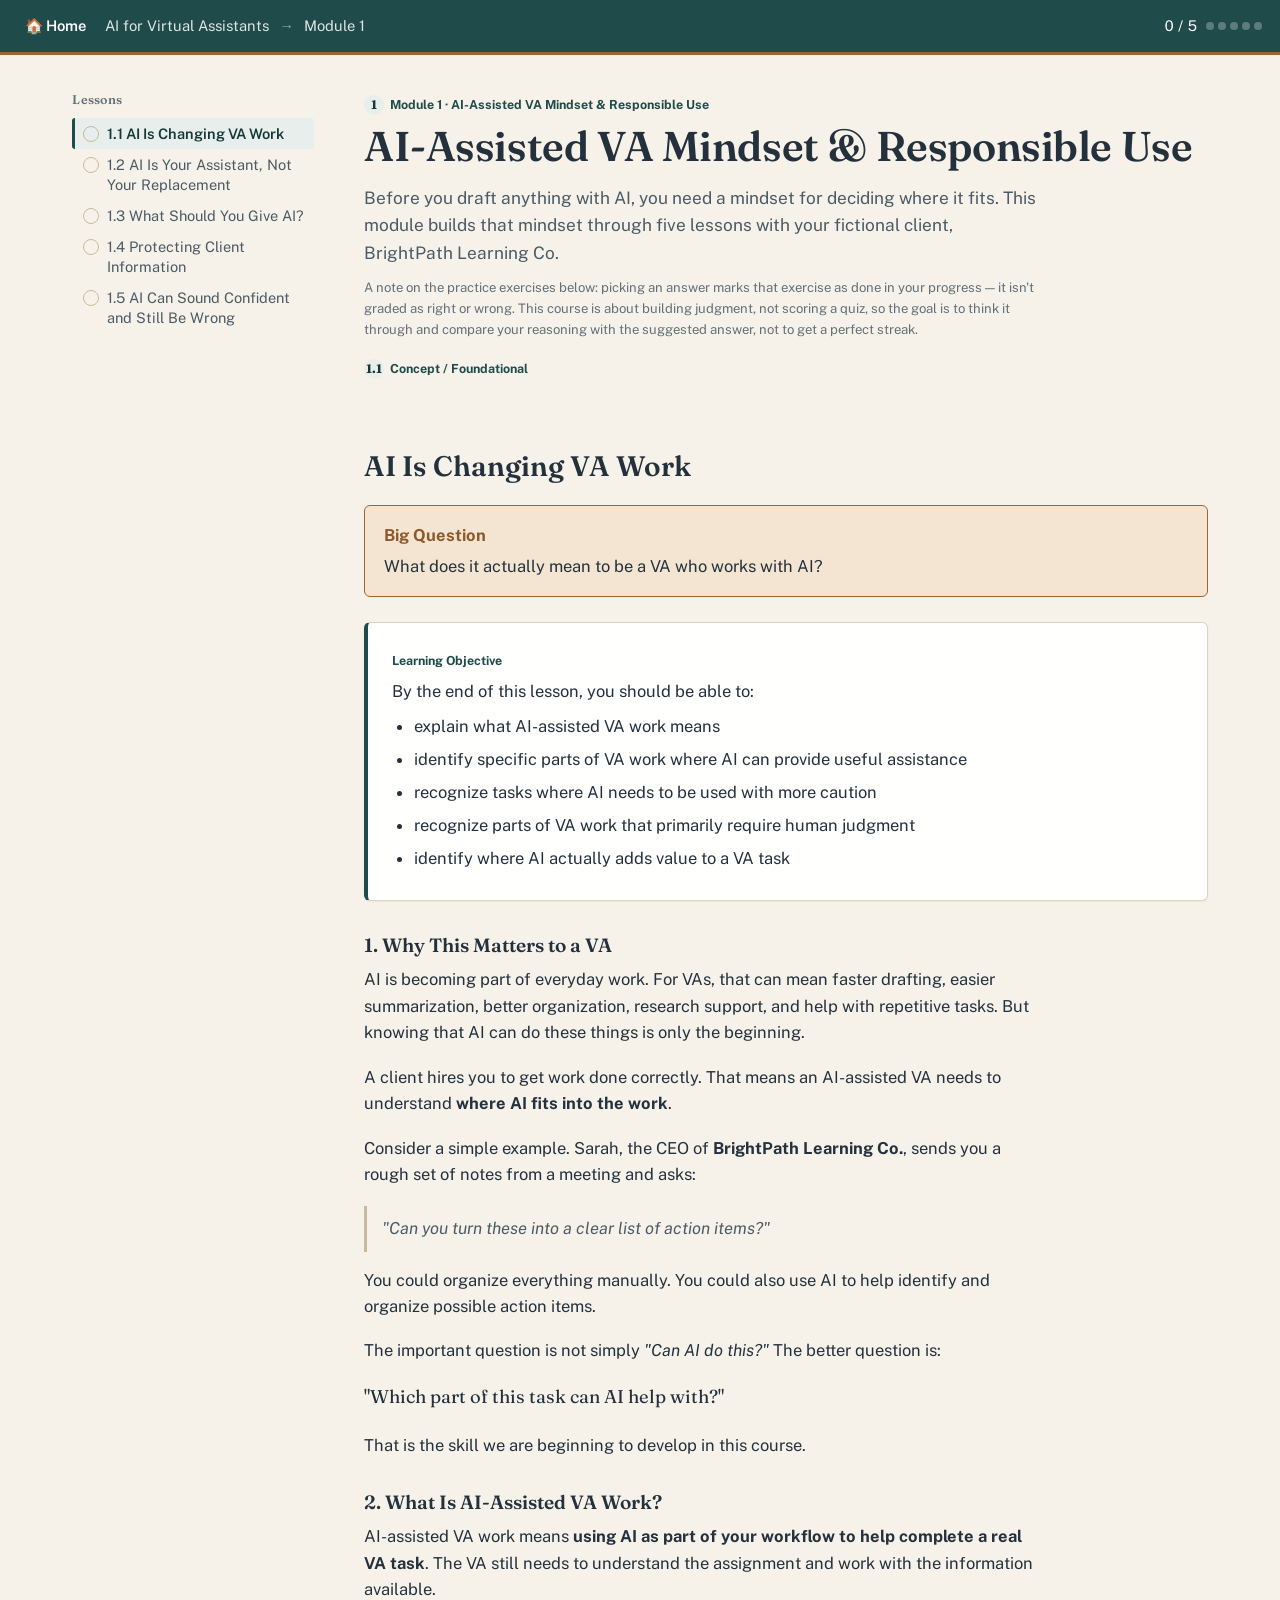
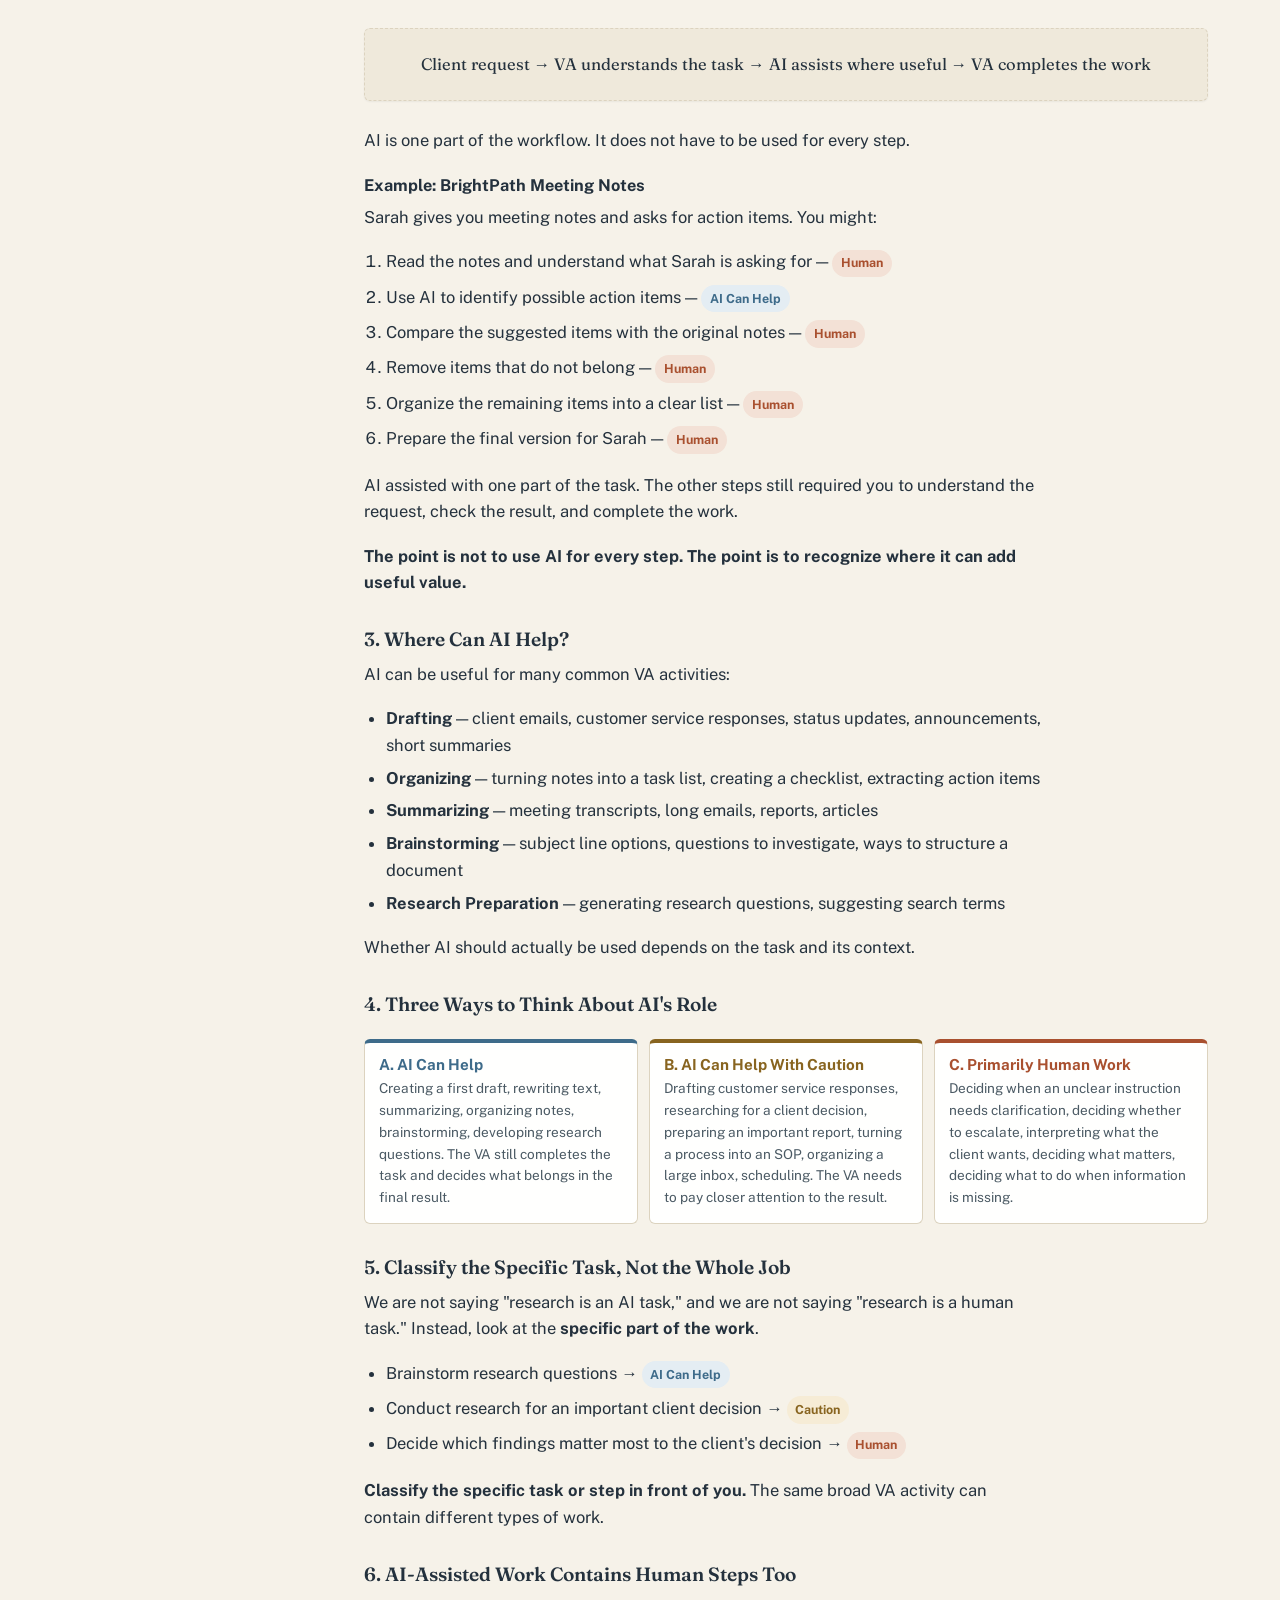
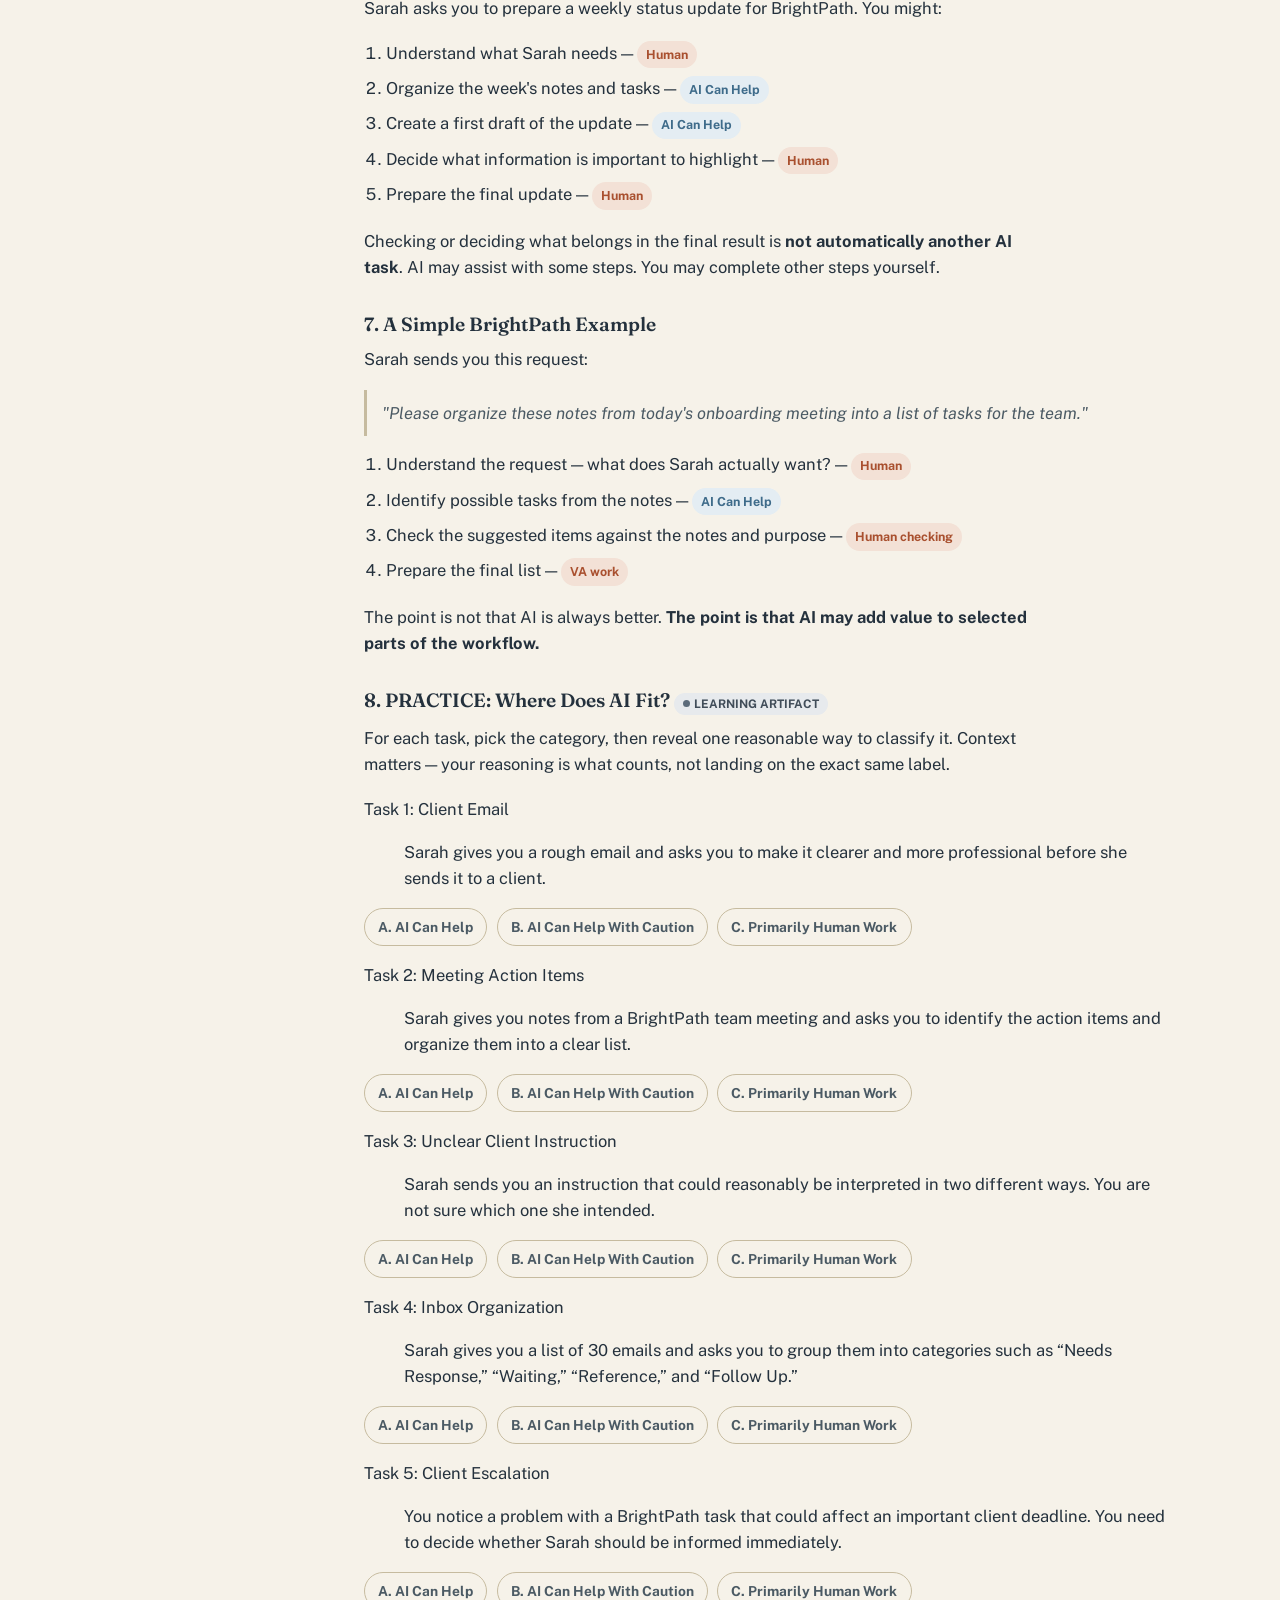
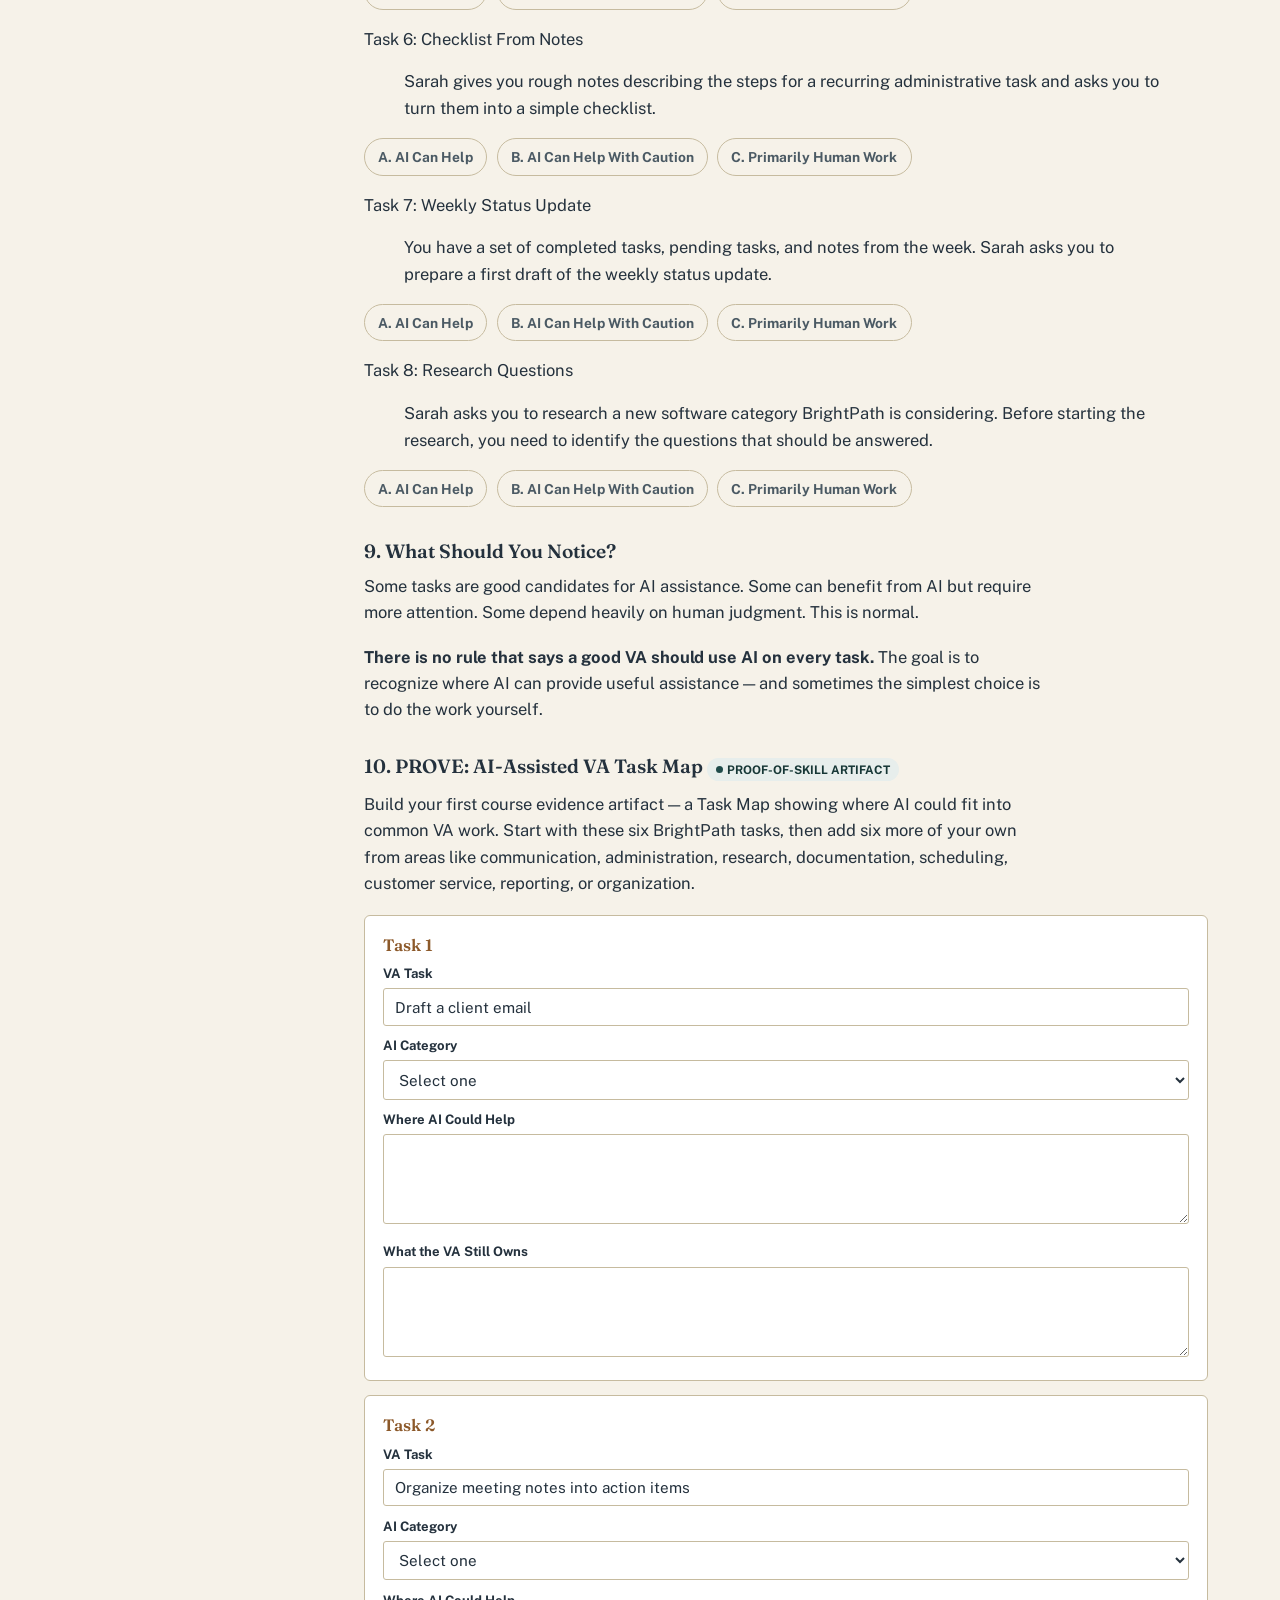
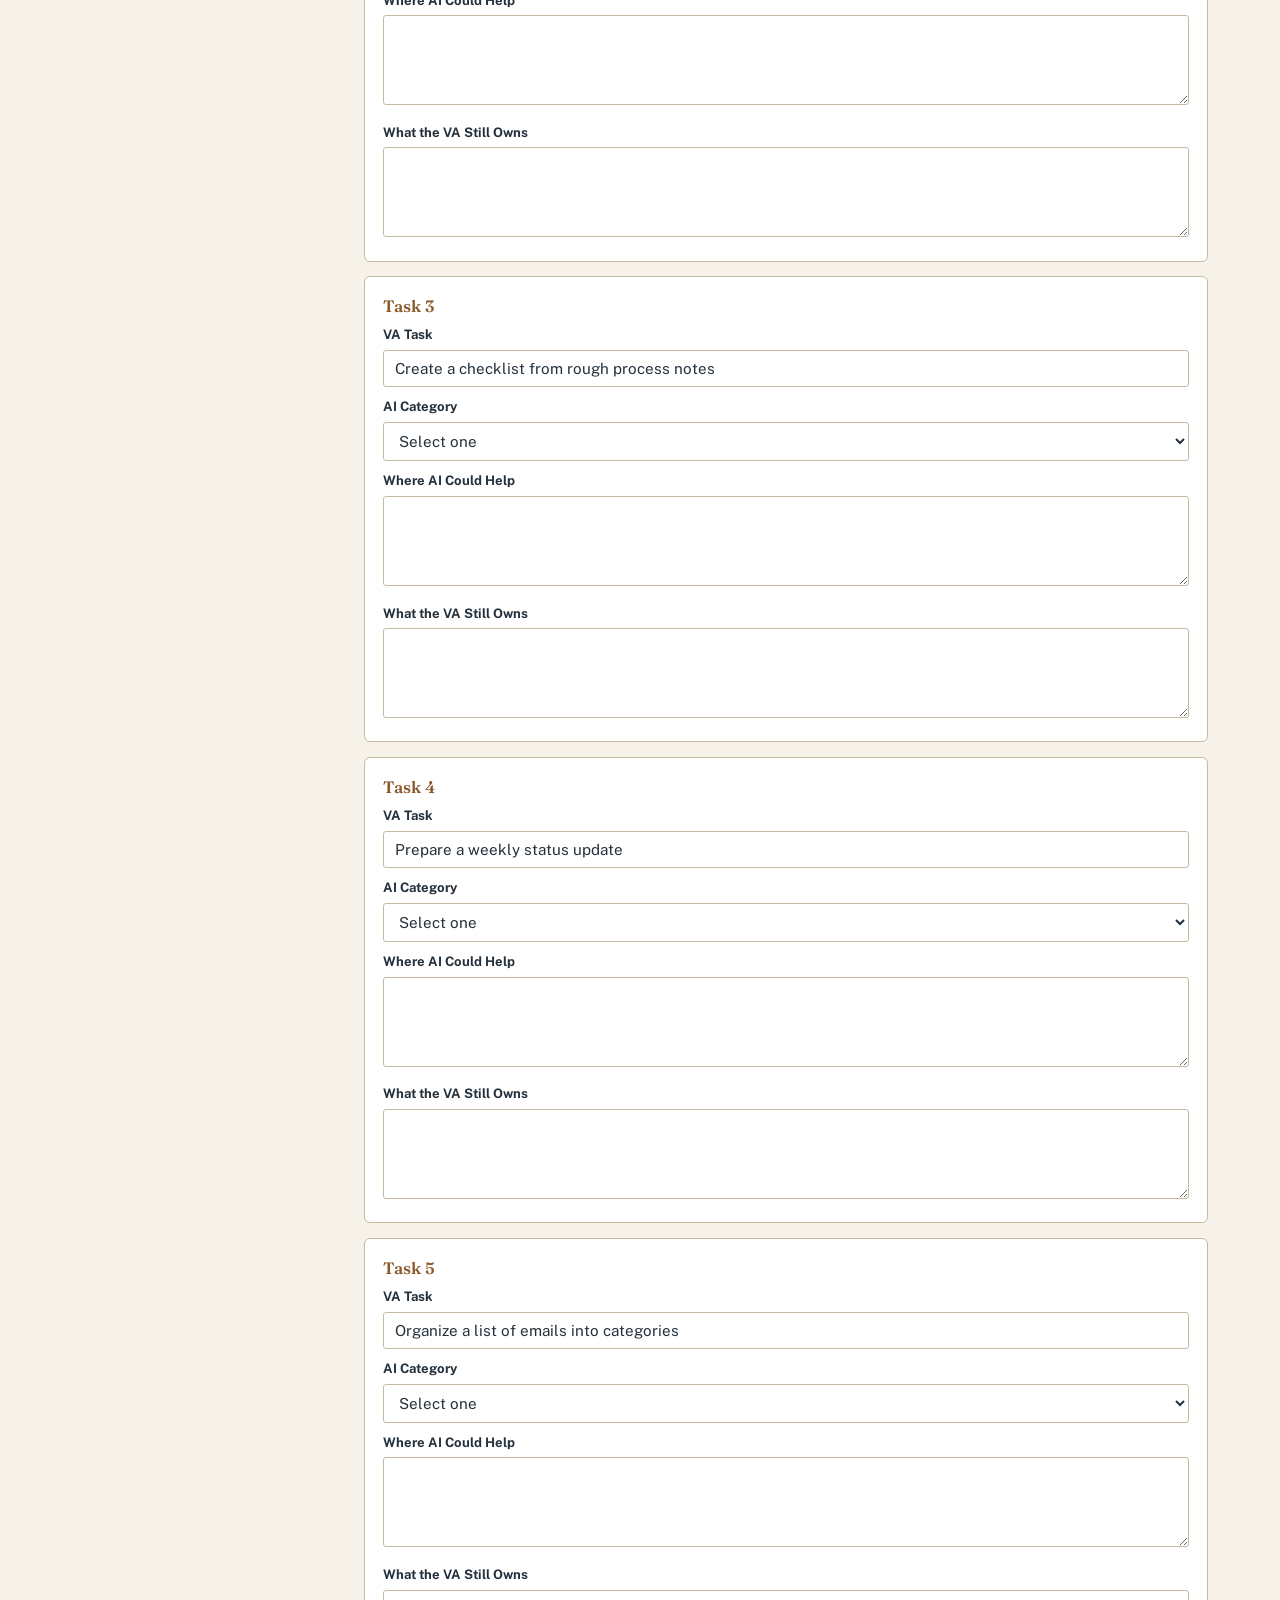
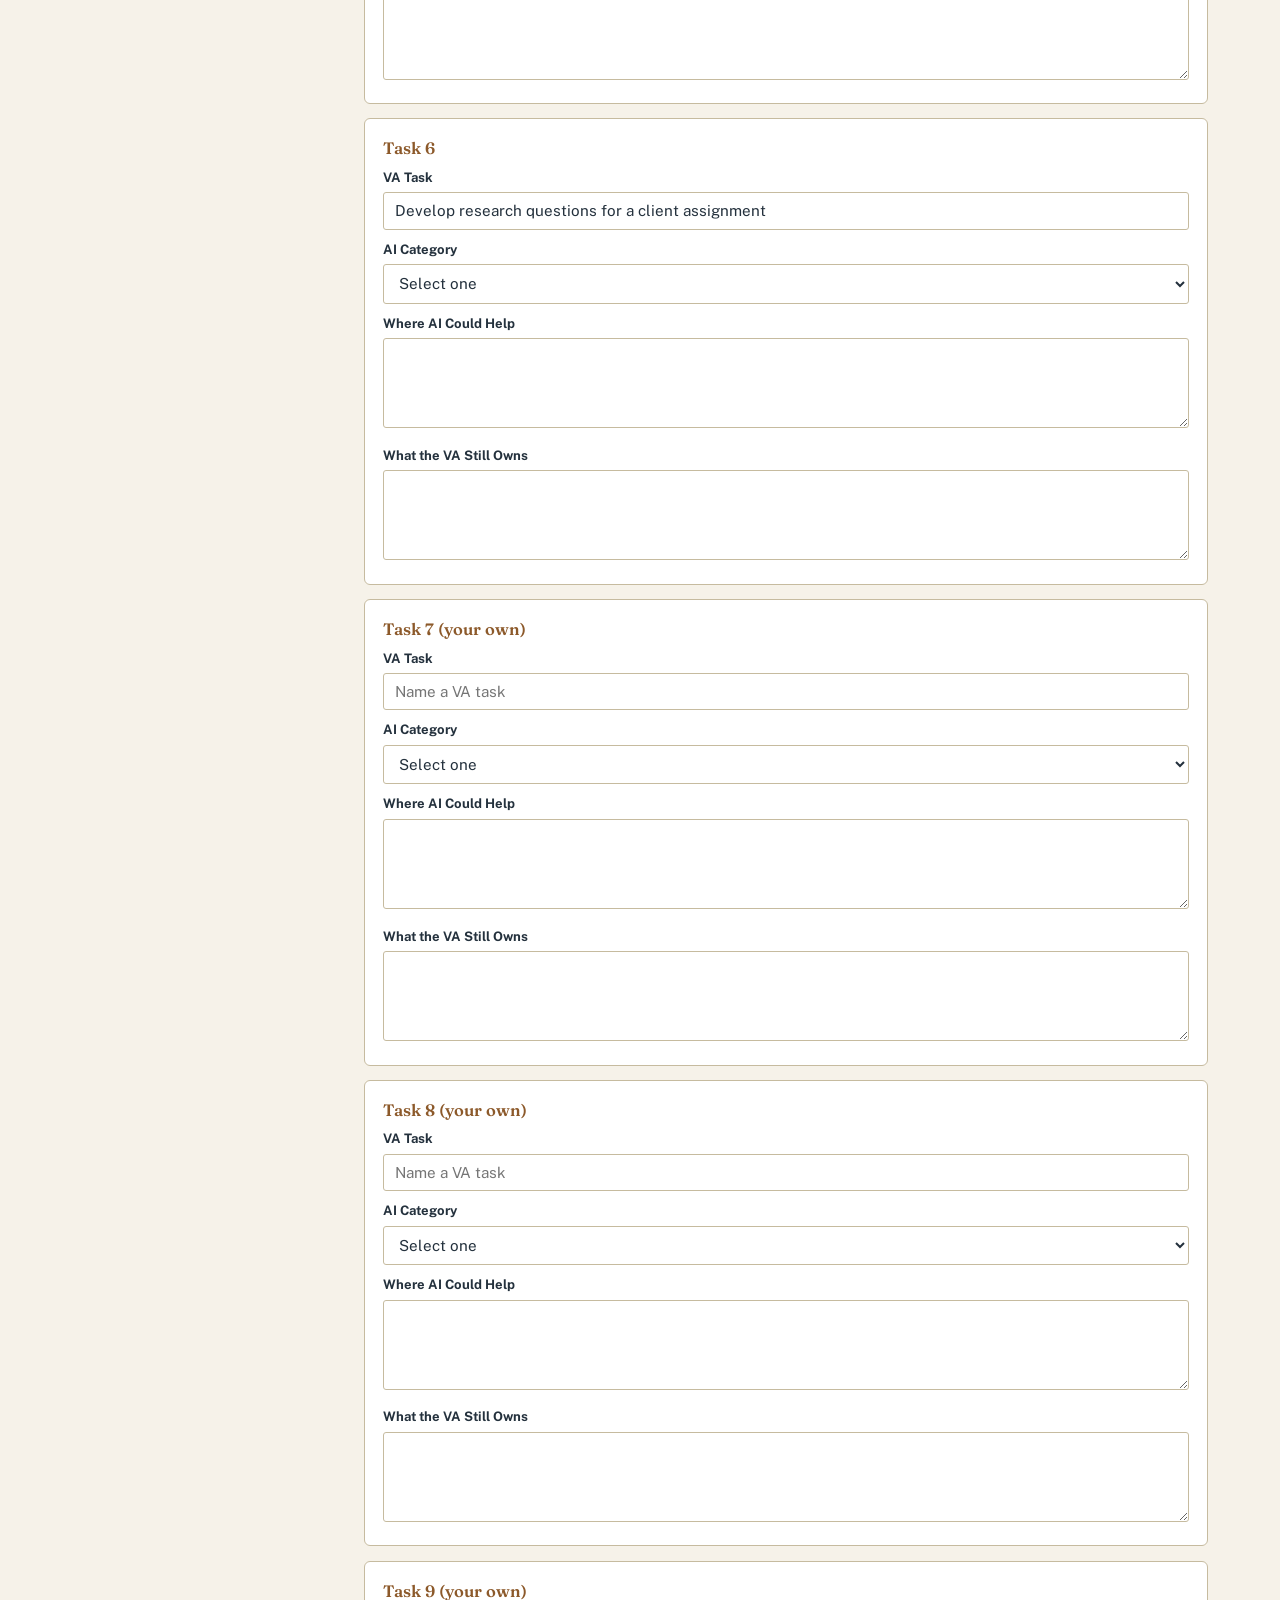
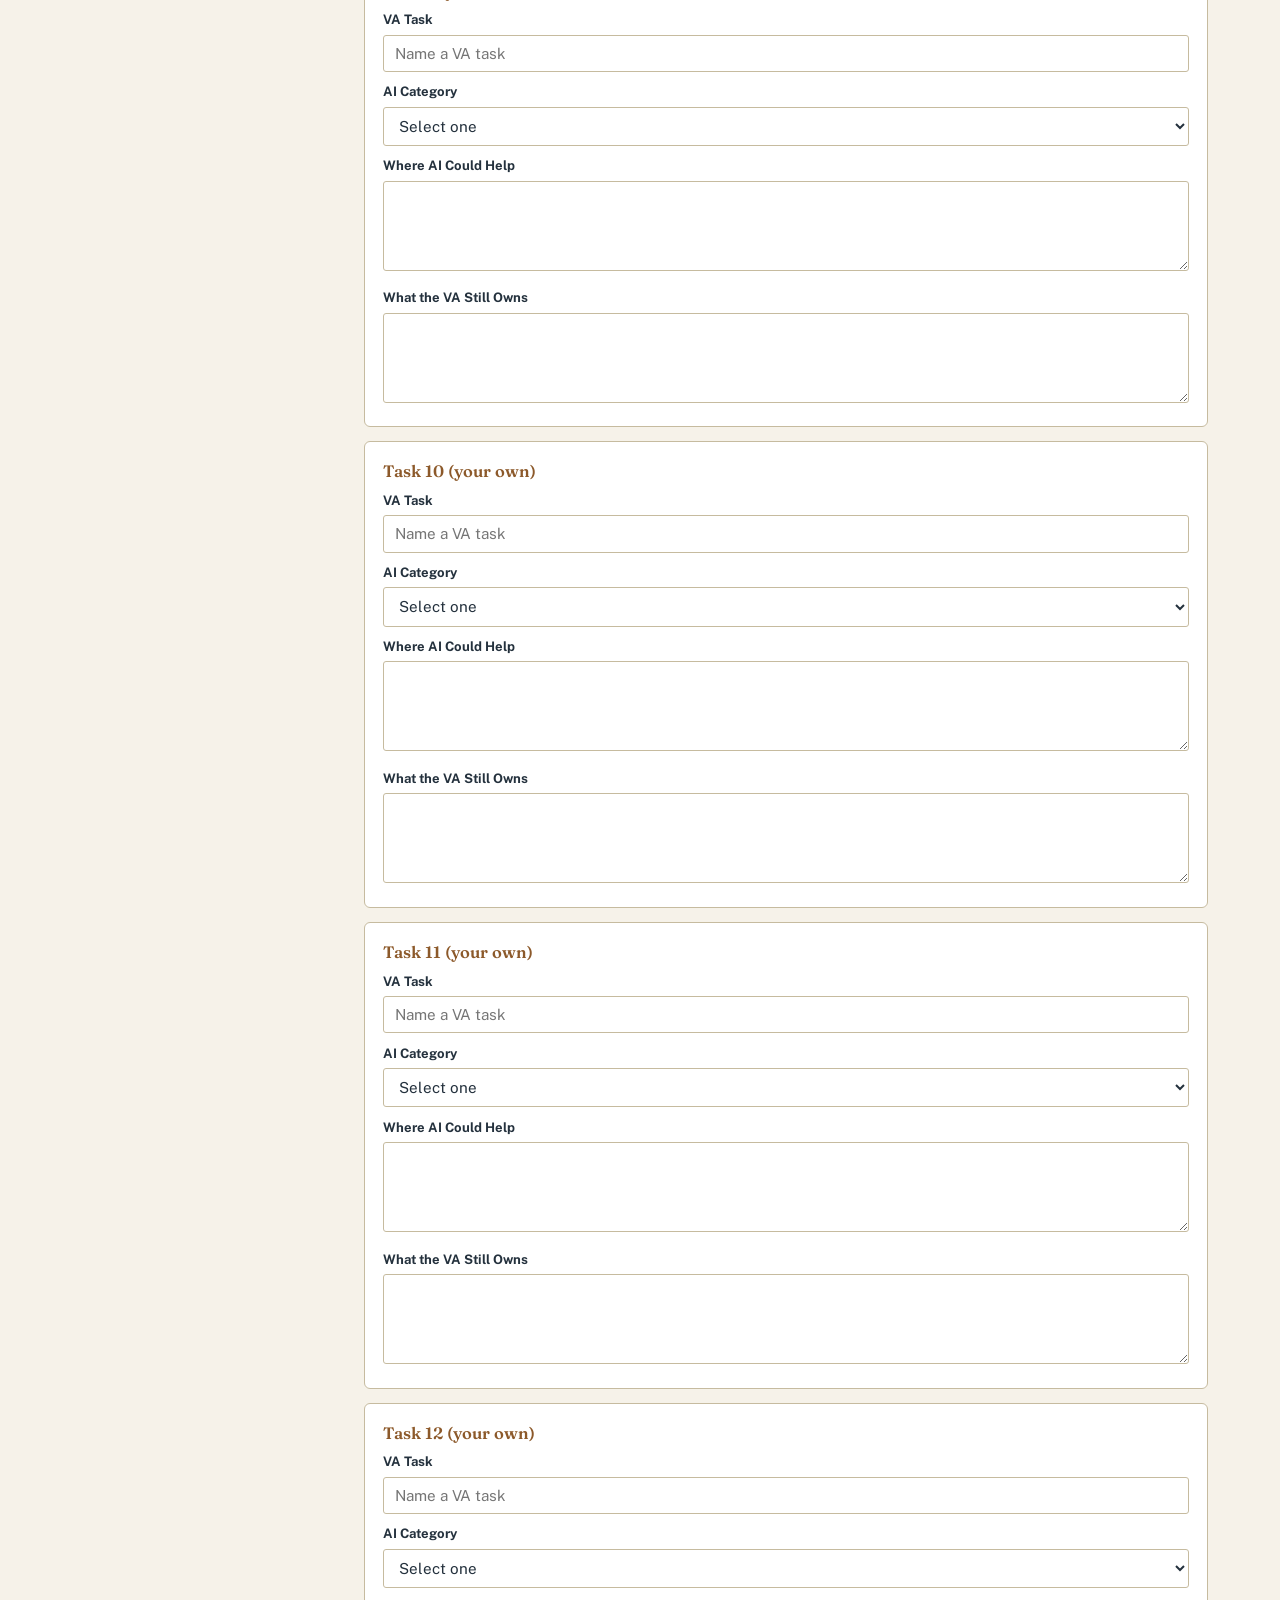
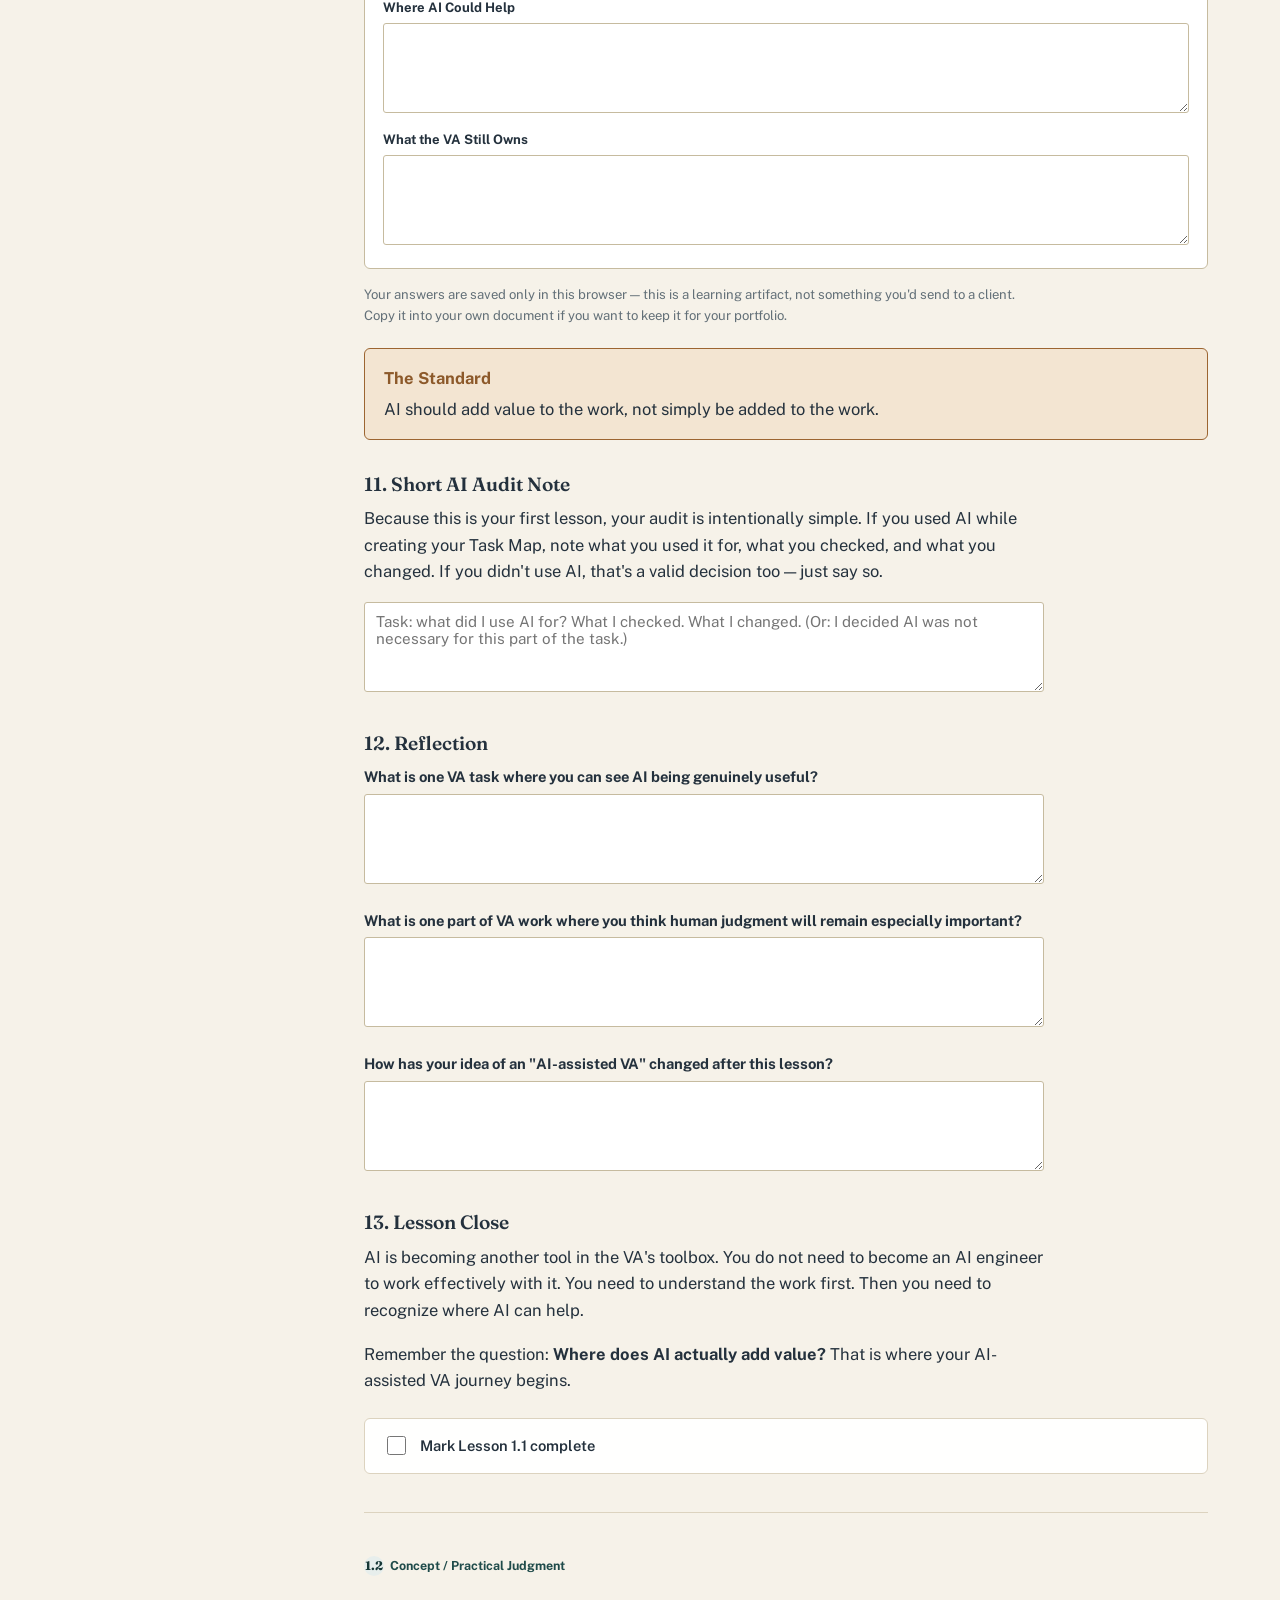
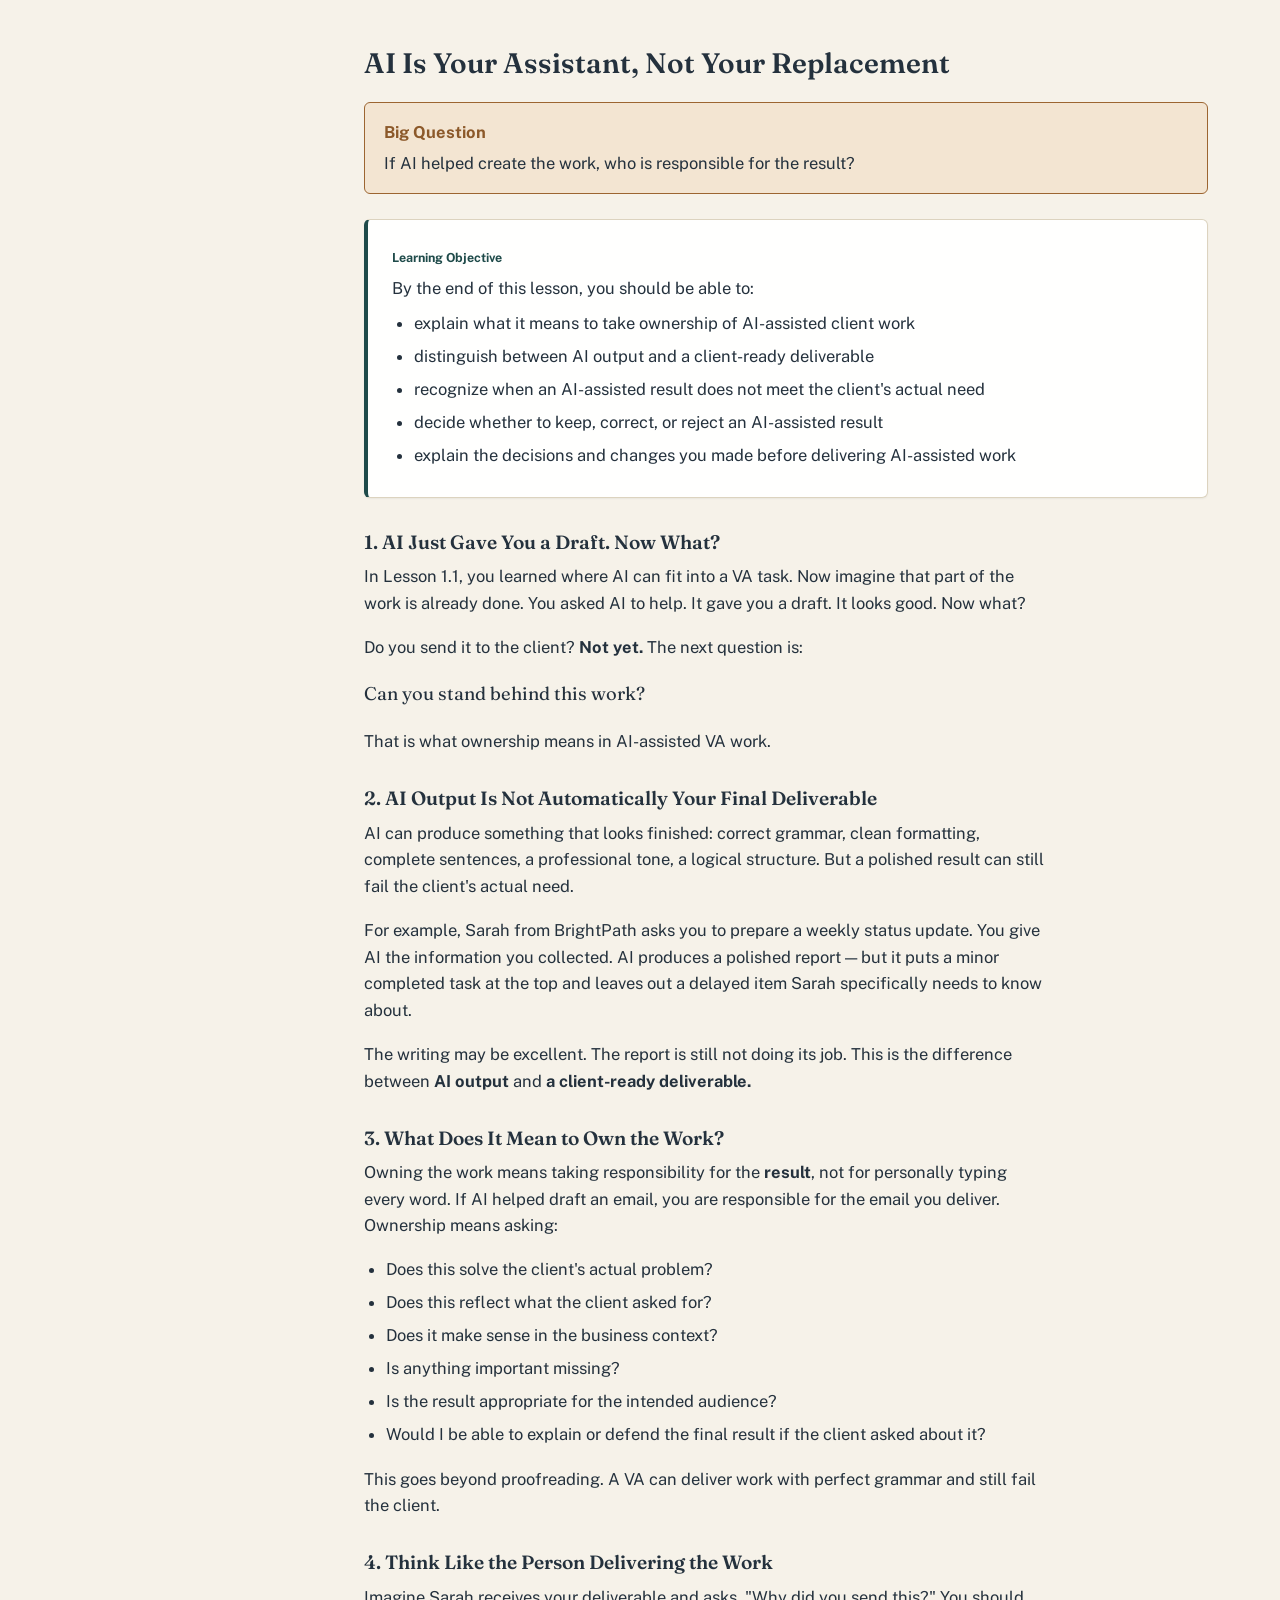
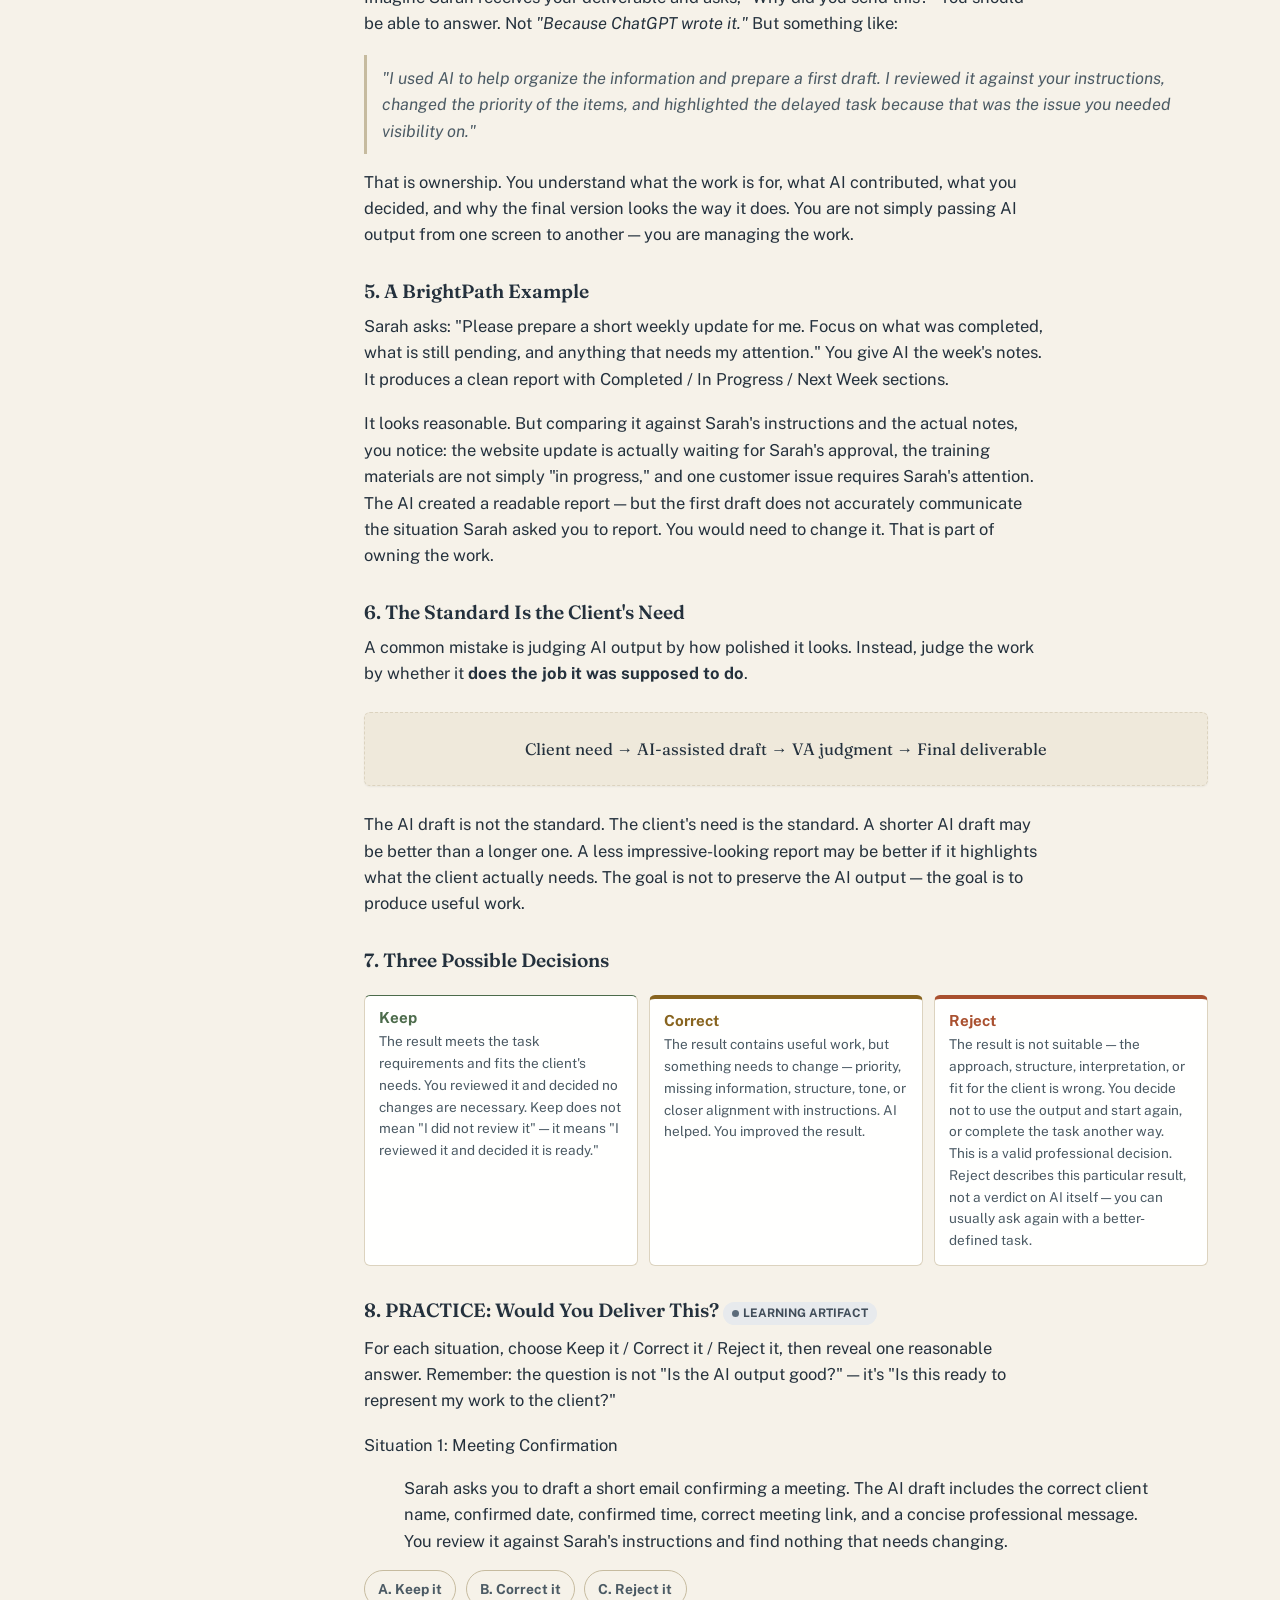
==== commit 1da3317c: "Add files via upload" ====
--- a/module-1/index.html
+++ b/module-1/index.html
@@ -41,6 +41,7 @@
     <div class="eyebrow"><span class="num">1</span> Module 1 · AI-Assisted VA Mindset &amp; Responsible Use</div>
     <h1 style="margin-bottom:.3em;">AI-Assisted VA Mindset &amp; Responsible Use</h1>
     <p class="lede">Before you draft anything with AI, you need a mindset for deciding where it fits. This module builds that mindset through five lessons with your fictional client, BrightPath Learning Co.</p>
+    <p class="field-hint" style="margin-top:-.6rem;">A note on the practice exercises below: picking an answer marks that exercise as done in your progress — it isn't graded as right or wrong. This course is about building judgment, not scoring a quiz, so the goal is to think it through and compare your reasoning with the suggested answer, not to get a perfect streak.</p>
 
     <!-- ============ LESSON 1.1 (fully built) ============ -->
     <section id="l1-1">
@@ -202,11 +203,137 @@
 
     <hr class="divider">
 
-    <!-- ============ LESSON 1.2–1.5 (structure only) ============ -->
+    <!-- ============ LESSON 1.2 (fully built) ============ -->
     <section id="l1-2">
-      <div class="eyebrow"><span class="num">1.2</span> Concept</div>
+      <div class="eyebrow"><span class="num">1.2</span> Concept / Practical Judgment</div>
       <h2>AI Is Your Assistant, Not Your Replacement</h2>
-      <p style="color:var(--ink-faint); font-style:italic;">Full lesson content is being built next, following the same pattern as Lesson 1.1.</p>
+
+      <div class="callout">
+        <span class="callout-title">Big Question</span>
+        If AI helped create the work, who is responsible for the result?
+      </div>
+
+      <div class="card card-do">
+        <div class="eyebrow">Learning Objective</div>
+        <p style="margin-bottom:.5em;">By the end of this lesson, you should be able to:</p>
+        <ul style="margin-bottom:0;">
+          <li>explain what it means to take ownership of AI-assisted client work</li>
+          <li>distinguish between AI output and a client-ready deliverable</li>
+          <li>recognize when an AI-assisted result does not meet the client's actual need</li>
+          <li>decide whether to keep, correct, or reject an AI-assisted result</li>
+          <li>explain the decisions and changes you made before delivering AI-assisted work</li>
+        </ul>
+      </div>
+
+      <h3>1. AI Just Gave You a Draft. Now What?</h3>
+      <p>In Lesson 1.1, you learned where AI can fit into a VA task. Now imagine that part of the work is already done. You asked AI to help. It gave you a draft. It looks good. Now what?</p>
+      <p>Do you send it to the client? <strong>Not yet.</strong> The next question is:</p>
+      <p style="font-family: var(--font-head); font-size:1.15rem;">Can you stand behind this work?</p>
+      <p>That is what ownership means in AI-assisted VA work.</p>
+
+      <h3>2. AI Output Is Not Automatically Your Final Deliverable</h3>
+      <p>AI can produce something that looks finished: correct grammar, clean formatting, complete sentences, a professional tone, a logical structure. But a polished result can still fail the client's actual need.</p>
+      <p>For example, Sarah from BrightPath asks you to prepare a weekly status update. You give AI the information you collected. AI produces a polished report — but it puts a minor completed task at the top and leaves out a delayed item Sarah specifically needs to know about.</p>
+      <p>The writing may be excellent. The report is still not doing its job. This is the difference between <strong>AI output</strong> and <strong>a client-ready deliverable.</strong></p>
+
+      <h3>3. What Does It Mean to Own the Work?</h3>
+      <p>Owning the work means taking responsibility for the <strong>result</strong>, not for personally typing every word. If AI helped draft an email, you are responsible for the email you deliver. Ownership means asking:</p>
+      <ul>
+        <li>Does this solve the client's actual problem?</li>
+        <li>Does this reflect what the client asked for?</li>
+        <li>Does it make sense in the business context?</li>
+        <li>Is anything important missing?</li>
+        <li>Is the result appropriate for the intended audience?</li>
+        <li>Would I be able to explain or defend the final result if the client asked about it?</li>
+      </ul>
+      <p>This goes beyond proofreading. A VA can deliver work with perfect grammar and still fail the client.</p>
+
+      <h3>4. Think Like the Person Delivering the Work</h3>
+      <p>Imagine Sarah receives your deliverable and asks, "Why did you send this?" You should be able to answer. Not <em>"Because ChatGPT wrote it."</em> But something like:</p>
+      <blockquote style="margin:.4em 0 .9em; padding:.6em .9em; border-left:3px solid var(--line-strong); color: var(--ink-soft); font-style:italic;">"I used AI to help organize the information and prepare a first draft. I reviewed it against your instructions, changed the priority of the items, and highlighted the delayed task because that was the issue you needed visibility on."</blockquote>
+      <p>That is ownership. You understand what the work is for, what AI contributed, what you decided, and why the final version looks the way it does. You are not simply passing AI output from one screen to another — you are managing the work.</p>
+
+      <h3>5. A BrightPath Example</h3>
+      <p>Sarah asks: "Please prepare a short weekly update for me. Focus on what was completed, what is still pending, and anything that needs my attention." You give AI the week's notes. It produces a clean report with Completed / In Progress / Next Week sections.</p>
+      <p>It looks reasonable. But comparing it against Sarah's instructions and the actual notes, you notice: the website update is actually waiting for Sarah's approval, the training materials are not simply "in progress," and one customer issue requires Sarah's attention. The AI created a readable report — but the first draft does not accurately communicate the situation Sarah asked you to report. You would need to change it. That is part of owning the work.</p>
+
+      <h3>6. The Standard Is the Client's Need</h3>
+      <p>A common mistake is judging AI output by how polished it looks. Instead, judge the work by whether it <strong>does the job it was supposed to do</strong>.</p>
+      <div class="card card-example" style="text-align:center; font-family:var(--font-head);">Client need → AI-assisted draft → VA judgment → Final deliverable</div>
+      <p>The AI draft is not the standard. The client's need is the standard. A shorter AI draft may be better than a longer one. A less impressive-looking report may be better if it highlights what the client actually needs. The goal is not to preserve the AI output — the goal is to produce useful work.</p>
+
+      <h3>7. Three Possible Decisions</h3>
+      <div class="category-key">
+        <div class="category-card" style="border-top-color: var(--verify);">
+          <h4 style="color:var(--verify);">Keep</h4>
+          <p>The result meets the task requirements and fits the client's needs. You reviewed it and decided no changes are necessary. Keep does not mean "I did not review it" — it means "I reviewed it and decided it is ready."</p>
+        </div>
+        <div class="category-card caution">
+          <h4>Correct</h4>
+          <p>The result contains useful work, but something needs to change — priority, missing information, structure, tone, or closer alignment with instructions. AI helped. You improved the result.</p>
+        </div>
+        <div class="category-card human">
+          <h4>Reject</h4>
+          <p>The result is not suitable — the approach, structure, interpretation, or fit for the client is wrong. You decide not to use the output and start again, or complete the task another way. This is a valid professional decision. Reject describes this particular result, not a verdict on AI itself — you can usually ask again with a better-defined task.</p>
+        </div>
+      </div>
+
+      <h3>8. PRACTICE: Would You Deliver This? <span class="tag tag-learning">LEARNING ARTIFACT</span></h3>
+      <p>For each situation, choose Keep it / Correct it / Reject it, then reveal one reasonable answer. Remember: the question is not "Is the AI output good?" — it's "Is this ready to represent my work to the client?"</p>
+
+      <div id="practiceList12"></div>
+
+      <h3>9. What Should You Notice?</h3>
+      <p>None of these situations require you to hunt for an obvious factual error. The AI output can be grammatically correct, contain accurate information, and look polished — and still be the wrong deliverable. That is the point.</p>
+      <p><strong>Ownership is about whether the work actually meets the client's need.</strong> Sometimes the problem is accuracy. Sometimes it is relevance, prioritization, audience, tone, or usability. A responsible VA looks beyond whether the AI output looks good.</p>
+
+      <h3>10. Ownership Includes Client Impact</h3>
+      <p>Sarah does not want "a report that was generated by AI." She wants "a report that helps me understand what is happening and what I need to do." A customer does not care that AI helped draft your response — they care whether the response is useful. This is why ownership matters: you are responsible for whether the work <strong>works</strong>.</p>
+
+      <h3>11. PROVE: Human Responsibility Log <span class="tag tag-proof">PROOF-OF-SKILL ARTIFACT</span></h3>
+      <p>Document actual decisions you made while reviewing AI-assisted work. Choose two BrightPath deliverables from the practice scenarios above (or another suitable task) and complete the log for each.</p>
+
+      <div class="card">
+        <div class="eyebrow">Log Entry 1</div>
+        <div class="field"><label>Task — what were you asked to produce?</label><textarea data-save-id="1.2-log1-task"></textarea></div>
+        <div class="field"><label>What AI produced</label><textarea data-save-id="1.2-log1-produced"></textarea></div>
+        <div class="field"><label>What could go wrong if delivered as-is?</label><textarea data-save-id="1.2-log1-risk"></textarea></div>
+        <div class="field"><label>What did I change, keep, or reject?</label><textarea data-save-id="1.2-log1-decision"></textarea></div>
+        <div class="field"><label>Why?</label><textarea data-save-id="1.2-log1-why"></textarea></div>
+        <div class="field"><label>Why is the final result client-ready?</label><textarea data-save-id="1.2-log1-ready"></textarea></div>
+      </div>
+      <div class="card">
+        <div class="eyebrow">Log Entry 2</div>
+        <div class="field"><label>Task — what were you asked to produce?</label><textarea data-save-id="1.2-log2-task"></textarea></div>
+        <div class="field"><label>What AI produced</label><textarea data-save-id="1.2-log2-produced"></textarea></div>
+        <div class="field"><label>What could go wrong if delivered as-is?</label><textarea data-save-id="1.2-log2-risk"></textarea></div>
+        <div class="field"><label>What did I change, keep, or reject?</label><textarea data-save-id="1.2-log2-decision"></textarea></div>
+        <div class="field"><label>Why?</label><textarea data-save-id="1.2-log2-why"></textarea></div>
+        <div class="field"><label>Why is the final result client-ready?</label><textarea data-save-id="1.2-log2-ready"></textarea></div>
+      </div>
+      <p class="field-hint">A few clear sentences beat vague explanations — and are saved only in this browser, as a learning artifact.</p>
+
+      <h3>12. Human Judgment Checkpoint</h3>
+      <p>An AI-generated client email has correct information, excellent grammar, and a clear structure — but you believe it's too formal for the relationship between the client and the customer. Would you change it?</p>
+      <div class="field"><label>My decision</label><textarea data-save-id="1.2-checkpoint-decision"></textarea></div>
+      <div class="field"><label>Why</label><textarea data-save-id="1.2-checkpoint-why"></textarea></div>
+      <div class="field"><label>What would I change?</label><textarea data-save-id="1.2-checkpoint-change"></textarea></div>
+      <p style="font-size:.9rem; color:var(--ink-faint);">The goal is not to find a hidden "correct" answer — it's to show you can make and explain a professional judgment.</p>
+
+      <div class="callout">
+        <span class="callout-title">What Ownership Does Not Mean</span>
+        Not: doing everything manually, rewriting every sentence, refusing to use AI, trying to make AI output perfect, or assuming every AI output is wrong. Ownership means: you understand the work, evaluate the result, make the necessary decisions, and stand behind what you deliver.
+      </div>
+
+      <h3>13. Reflection</h3>
+      <div class="field"><label>What is the difference between checking AI output and taking ownership of the final work?</label><textarea data-save-id="1.2-reflect-1"></textarea></div>
+      <div class="field"><label>What is one thing you would look at beyond accuracy when deciding whether an AI-assisted deliverable is ready?</label><textarea data-save-id="1.2-reflect-2"></textarea></div>
+      <div class="field"><label>What does "I can stand behind this work" mean to you as a VA?</label><textarea data-save-id="1.2-reflect-3"></textarea></div>
+
+      <h3>14. Lesson Close</h3>
+      <p>AI can draft, organize, summarize, and suggest. But the client is not hiring the AI — they are hiring you to get the work done. Sometimes you will keep the AI-assisted result. Sometimes you will correct it. Sometimes you will reject it and start again.</p>
+      <p>The important question is: <strong>Can I stand behind what I am delivering?</strong> If the answer is yes, you are taking ownership of the work.</p>
+
       <div class="mark-done-row">
         <input type="checkbox" id="done-1-2" data-complete-id="1.2">
         <label for="done-1-2">Mark Lesson 1.2 complete</label>
@@ -215,10 +342,141 @@
 
     <hr class="divider">
 
+    <!-- ============ LESSON 1.3 (fully built) ============ -->
     <section id="l1-3">
       <div class="eyebrow"><span class="num">1.3</span> Concept</div>
       <h2>What Should You Give AI?</h2>
-      <p style="color:var(--ink-faint); font-style:italic;">Full lesson content is being built next, following the same pattern as Lesson 1.1.</p>
+
+      <div class="callout">
+        <span class="callout-title">Big Question</span>
+        What information does AI actually need to help with a VA task?
+      </div>
+
+      <div class="card card-do">
+        <div class="eyebrow">Learning Objectives</div>
+        <p style="margin-bottom:.5em;">By the end of this lesson, you should be able to:</p>
+        <ul style="margin-bottom:0;">
+          <li>identify the information AI needs to help with a VA task</li>
+          <li>distinguish useful context from unnecessary information</li>
+          <li>recognize when important information is missing</li>
+          <li>decide what information to provide and what needs clarification</li>
+          <li>create a simple AI Work Brief before using AI</li>
+        </ul>
+      </div>
+
+      <h3>1. AI Can Only Work With What You Give It</h3>
+      <p>AI does not automatically know what happened before you opened the chat. It does not know your client's priorities, previous conversations, internal processes, or expectations unless those details are available to it. That means the quality of an AI-assisted result depends partly on the information you give it.</p>
+      <p><strong>Before asking AI to do the work, make sure AI has enough information to do the right work.</strong></p>
+
+      <h3>2. Start With the Actual VA Task</h3>
+      <p>Do not begin with "What should I ask AI?" Begin with <strong>"What am I actually trying to accomplish?"</strong></p>
+      <p>For example, a client might say: "Can you send an update to the team about tomorrow's meeting and mention the course update?" That is still a little vague. Before using AI, you need to understand: what meeting, what time, who is receiving the email, what course update needs mentioning, what tone is expected, and anything else the team needs to know. The VA's first job is understanding the task. AI comes after that.</p>
+
+      <h3>3. Information AI Usually Needs</h3>
+      <p>A useful AI Work Brief usually contains six types of information:</p>
+      <table>
+        <tr><th>Field</th><th>Question it answers</th></tr>
+        <tr><td>Context</td><td>What is happening?</td></tr>
+        <tr><td>Requirements</td><td>What must the output contain or do?</td></tr>
+        <tr><td>Source Information</td><td>What facts or material should AI work from?</td></tr>
+        <tr><td>Audience</td><td>Who is the output for?</td></tr>
+        <tr><td>Constraints</td><td>What should the output avoid or follow?</td></tr>
+        <tr><td>Examples</td><td>Is there an existing example or preferred format?</td></tr>
+      </table>
+      <p>These categories can overlap — you don't need to force every piece of information into exactly one. The important question is: <strong>what role does this information play in helping AI produce the right result?</strong></p>
+
+      <h3>4. More Information Is Not Always Better</h3>
+      <p>A common mistake is giving AI everything you have — that can make the task harder. Writing a short meeting reminder probably doesn't need the client's entire project history, unrelated meeting notes, old email conversations, or information about other projects.</p>
+      <p><strong>Give AI enough context to understand the task, without burying the task in unnecessary information.</strong></p>
+
+      <h3>5. What Happens When Context Is Too Thin?</h3>
+      <p>"Write an email about tomorrow's meeting." AI can produce an email — but it doesn't know the time, the recipients, what the meeting is about, whether the link changed, or the expected tone. The result may sound professional while still being unusable. A polished AI response is not automatically a useful response.</p>
+
+      <h3>6. Give AI Facts, Not Guesswork</h3>
+      <p>Separate what you <strong>know</strong> from what you <strong>assume</strong>:</p>
+      <div class="card card-example">
+        <p><strong>Known:</strong> the meeting was moved from 1 PM to 3 PM; the meeting link remains the same; the team needs to discuss the delayed course update.</p>
+        <p style="margin-bottom:0;"><strong>Unknown:</strong> why the update was delayed; whether everyone has already been informed; whether the client wants an apology included.</p>
+      </div>
+      <p>Do not quietly turn unknown information into facts. If something important is missing, clarify it or tell AI that the information is unavailable.</p>
+
+      <h3>7. The AI Work Brief</h3>
+      <p>An <strong>AI Work Brief</strong> is a simple way to prepare information before asking AI to help — Task, Context, Requirements, Source Information, Audience, Constraints. You don't need a long document every time; the goal is to make sure you've thought through what AI needs.</p>
+
+      <h3>8. BrightPath Example</h3>
+      <p>Sarah asks: "Please draft an email to the BrightPath team about tomorrow's planning meeting." Before asking AI to write it, you prepare:</p>
+      <div class="card">
+        <p><strong>Task:</strong> Draft a short team email about tomorrow's planning meeting.</p>
+        <p><strong>Context:</strong> Tomorrow's meeting has been moved from 1 PM to 3 PM.</p>
+        <p><strong>Requirements:</strong> State the new time, confirm the meeting link is unchanged, mention the delayed course update will be discussed.</p>
+        <p><strong>Source Information:</strong> Original time 1 PM, new time 3 PM, link unchanged, topic: delayed course update.</p>
+        <p><strong>Audience:</strong> BrightPath internal team.</p>
+        <p style="margin-bottom:0;"><strong>Constraints:</strong> Keep it concise and professional.</p>
+      </div>
+      <p>Notice the difference between this and simply telling AI "write an email about tomorrow's meeting" — you've given AI enough information to understand what the email actually needs to accomplish.</p>
+
+      <h3>9. PRACTICE: What Information Is Missing? <span class="tag tag-learning">LEARNING ARTIFACT</span></h3>
+      <p>For each situation, identify what information you'd want before asking AI to help. There's no single correct list — a strong response identifies what's necessary and explains why.</p>
+
+      <div class="field"><label>1. A client says: "Please send a reminder to the attendees." What information would you need?</label><textarea data-save-id="1.3-missing-1"></textarea></div>
+      <div class="field"><label>2. A client says: "Turn these notes into a checklist for the team." What information would you need?</label><textarea data-save-id="1.3-missing-2"></textarea></div>
+      <div class="field"><label>3. A client says: "Write a response to this customer." What information would you need besides the customer's message?</label><textarea data-save-id="1.3-missing-3"></textarea></div>
+      <div class="field"><label>4. A client says: "Create a weekly update from these tasks." What information would help AI create a useful update?</label><textarea data-save-id="1.3-missing-4"></textarea></div>
+      <p class="field-hint">The goal is not to collect everything — it's to identify what is necessary for the task. (For example, a reminder may need the event name, date, time, audience, location or link, and any prep instructions.)</p>
+
+      <h3>10. PRACTICE: Build an AI Work Brief</h3>
+      <p>Sarah asks: "Can you prepare a short update for the team about this week's work?" You have: three tasks completed, one website update delayed (needs attention next week), two tasks planned for next week, audience is the internal BrightPath team, the update should be concise, and Sarah prefers clear, direct communication.</p>
+      <div class="card">
+        <div class="field"><label>Task</label><textarea data-save-id="1.3-practicebrief-task"></textarea></div>
+        <div class="field"><label>Context</label><textarea data-save-id="1.3-practicebrief-context"></textarea></div>
+        <div class="field"><label>Requirements</label><textarea data-save-id="1.3-practicebrief-requirements"></textarea></div>
+        <div class="field"><label>Source Information</label><textarea data-save-id="1.3-practicebrief-source"></textarea></div>
+        <div class="field"><label>Audience</label><textarea data-save-id="1.3-practicebrief-audience"></textarea></div>
+        <div class="field" style="margin-bottom:0;"><label>Constraints</label><textarea data-save-id="1.3-practicebrief-constraints"></textarea></div>
+      </div>
+
+      <h3>11. What Should You Leave Out?</h3>
+      <p>Before giving information to AI, ask: Is this relevant to the task? Is this necessary for the result? Is the information clear enough to use? Is anything important missing? An unrelated internal revenue report sitting in the same folder as your team-update notes doesn't mean AI needs it. We'll address whether information is appropriate to give AI at all in the next lesson.</p>
+
+      <h3>12. Human Judgment Checkpoint</h3>
+      <p>Before sending your Work Brief to AI, review it:</p>
+      <ul class="checklist">
+        <li><input type="checkbox" data-checklist-id="1.3-check-1"><span>Did I give AI enough information to understand the task?</span></li>
+        <li><input type="checkbox" data-checklist-id="1.3-check-2"><span>Did I include the facts AI should actually use?</span></li>
+        <li><input type="checkbox" data-checklist-id="1.3-check-3"><span>Did I separate known information from assumptions?</span></li>
+        <li><input type="checkbox" data-checklist-id="1.3-check-4"><span>Did I identify anything important that is still missing?</span></li>
+        <li><input type="checkbox" data-checklist-id="1.3-check-5"><span>Did I leave out information that does not help with the task?</span></li>
+      </ul>
+      <p style="font-size:.9rem; color:var(--ink-faint);">If you can't check these confidently, the brief needs more work.</p>
+
+      <h3>13. PROVE: Create an AI Work Brief <span class="tag tag-proof">PROOF-OF-SKILL ARTIFACT</span></h3>
+      <p>Create an AI Work Brief for a realistic VA task — the BrightPath scenario above or a similar task of your own. It should contain enough information for another person to understand what AI is supposed to help you produce.</p>
+      <div class="card">
+        <div class="field"><label>Task</label><textarea data-save-id="1.3-finalbrief-task"></textarea></div>
+        <div class="field"><label>Context</label><textarea data-save-id="1.3-finalbrief-context"></textarea></div>
+        <div class="field"><label>Requirements</label><textarea data-save-id="1.3-finalbrief-requirements"></textarea></div>
+        <div class="field"><label>Source Information</label><textarea data-save-id="1.3-finalbrief-source"></textarea></div>
+        <div class="field"><label>Audience</label><textarea data-save-id="1.3-finalbrief-audience"></textarea></div>
+        <div class="field" style="margin-bottom:0;"><label>Constraints</label><textarea data-save-id="1.3-finalbrief-constraints"></textarea></div>
+      </div>
+
+      <h3>14. AI-Assisted Practice</h3>
+      <p>Now use your Work Brief with an AI tool. Ask it to produce the requested result, then compare against your original task — look for missing requirements, incorrect use of your source information, assumptions, unnecessary additions, or the wrong tone or format. If the result is poor, ask yourself first: <strong>"Did AI fail, or did I fail to give AI what it needed?"</strong> Sometimes it's AI. Sometimes it's the information you provided. Sometimes both.</p>
+
+      <h3>15. Short AI Audit Note</h3>
+      <textarea data-save-id="1.3-audit-note" placeholder="Task: what did I use AI for? What I checked. What I changed."></textarea>
+
+      <h3>16. A Useful Handoff Is a VA Skill</h3>
+      <p>Preparing information for AI is similar to preparing a good handoff for another person — the situation, the objective, the relevant facts, the requirements, the audience, and the constraints. That is a real VA skill. AI simply gives you another recipient for that information.</p>
+
+      <h3>17. Reflection</h3>
+      <div class="field"><label>What information did you initially want to give AI that turned out to be unnecessary?</label><textarea data-save-id="1.3-reflect-1"></textarea></div>
+      <div class="field"><label>What important information did you realize was missing?</label><textarea data-save-id="1.3-reflect-2"></textarea></div>
+
+      <h3>18. Lesson Close</h3>
+      <p>AI does not need every piece of information you have. It needs the <strong>right information for the task</strong>. The better you understand the task and prepare the context, the more useful AI becomes.</p>
+      <p>In the next lesson: even if AI needs the information, should you actually give it to AI?</p>
+
       <div class="mark-done-row">
         <input type="checkbox" id="done-1-3" data-complete-id="1.3">
         <label for="done-1-3">Mark Lesson 1.3 complete</label>
@@ -227,10 +485,162 @@
 
     <hr class="divider">
 
+    <!-- ============ LESSON 1.4 (fully built) ============ -->
     <section id="l1-4">
       <div class="eyebrow"><span class="num">1.4</span> Safety</div>
       <h2>Protecting Client Information</h2>
-      <p style="color:var(--ink-faint); font-style:italic;">Full lesson content is being built next, following the same pattern as Lesson 1.1.</p>
+
+      <div class="callout">
+        <span class="callout-title">Big Question</span>
+        How do you use AI without putting client information at risk?
+      </div>
+
+      <div class="card card-do">
+        <div class="eyebrow">Learning Objectives</div>
+        <p style="margin-bottom:.5em;">By the end of this lesson, you should be able to:</p>
+        <ul style="margin-bottom:0;">
+          <li>recognize different types of client information that may require protection</li>
+          <li>distinguish information that is safe to use from information that requires greater care</li>
+          <li>identify information that should not be casually entered into an AI tool</li>
+          <li>redact or anonymize information before using it with AI</li>
+          <li>recognize when a task should be completed without AI</li>
+          <li>explain your responsibility when handling client information</li>
+        </ul>
+      </div>
+
+      <h3>1. Your Client Trusted You With the Information</h3>
+      <p>As a VA, you may see information that belongs to your client, their customers, employees, or business. Some of it is ordinary. Some is private. Some is highly sensitive. The fact that information is available to you does not automatically mean you should paste it into an AI tool.</p>
+
+      <h3>2. What Kind of Information Might You Handle?</h3>
+      <ul>
+        <li><strong>Personal Information</strong> — names, email addresses, phone numbers, home addresses, identification details</li>
+        <li><strong>Customer Information</strong> — customer messages, order information, support records, account details, histories</li>
+        <li><strong>Financial Information</strong> — invoices, payment details, financial reports, transaction information, banking information</li>
+        <li><strong>Credentials and Access Information</strong> — passwords, API keys, authentication codes, private access links, security information</li>
+        <li><strong>Proprietary or Internal Information</strong> — internal processes, unpublished plans, confidential documents, internal reports</li>
+      </ul>
+      <div class="callout">
+        <span class="callout-title">The important point</span>
+        Information can require protection even when it is not obviously sensitive.
+      </div>
+
+      <h3>3. Relevant Does Not Automatically Mean Safe</h3>
+      <p>Suppose you're asked to write a response to a customer. Their name and order number may be relevant — that doesn't automatically mean you should give the entire customer record to AI. Ask: <strong>what does AI actually need for this task?</strong> Use the minimum information necessary.</p>
+
+      <h3>4. Use Only What the Task Requires</h3>
+      <p>The customer says: "I received the wrong workbook in my order." To draft a response, AI may only need that the customer received the wrong workbook, the correct support process, and the desired tone. It may not need the customer's full name, email, order number, home address, or payment details. The goal is to reduce unnecessary exposure.</p>
+
+      <h3>5. Redaction and Anonymization</h3>
+      <p>Two useful techniques:</p>
+      <p><strong>Redaction</strong> removes sensitive information entirely.</p>
+      <div class="ai-draft" style="background:var(--paper-dim); border-color:var(--line-strong);">Maria Santos, maria.santos@email.com, Order #BP48291 received the wrong workbook.</div>
+      <p style="text-align:center; color:var(--ink-faint); margin:.3em 0;">↓ redacted ↓</p>
+      <div class="card" style="margin-top:0;">A customer received the wrong workbook.</div>
+      <p><strong>Anonymization</strong> replaces identifying information with neutral placeholders while keeping enough structure for the task.</p>
+      <div class="card">[Customer Name], [Email], [Order Number] received the wrong workbook.</div>
+      <p>Neither technique is a universal guarantee of safety — your client's policy and the AI tool's approved use still matter.</p>
+
+      <h3>6. Before and After: Making Information AI-Ready</h3>
+      <table>
+        <tr><th>Version</th><th>Text</th></tr>
+        <tr><td>Original</td><td>Maria Santos, maria.santos@email.com, Order #BP48291. Customer received the wrong workbook and wants a replacement.</td></tr>
+        <tr><td>Redacted</td><td>A customer received the wrong workbook and wants a replacement.</td></tr>
+        <tr><td>Anonymized</td><td>[Customer Name], [Email], [Order Number]. Customer received the wrong workbook and wants a replacement.</td></tr>
+      </table>
+      <p>If AI only needs to understand the situation, redaction may be enough. If you need AI to work with the structure of the information, placeholders may be useful.</p>
+
+      <h3>7. What Should You Never Casually Paste Into AI?</h3>
+      <p>Be especially careful with: passwords, authentication codes, API keys, private access credentials, complete payment information, highly sensitive personal information, confidential customer records, confidential internal documents. When in doubt, stop and check the client's instructions or approved AI-use policy.</p>
+
+      <h3>8. Client Policies Come First</h3>
+      <p>A client may allow AI for drafting, allow it only with anonymized information, approve specific tools, prohibit certain information from being entered, or prohibit AI use for certain tasks entirely. Never assume that because an AI tool <em>can</em> process something, you're automatically allowed to give it that information. Your client's policy comes first.</p>
+
+      <h3>9. What If You Are Not Sure?</h3>
+      <p>Don't guess. Check the client's AI-use or information-handling policy, determine what the task actually requires, remove or replace unnecessary identifying information, consider whether the task can be completed without AI, and ask the client when the policy or situation is unclear. Professional judgment sometimes means deciding <strong>not to use AI</strong>.</p>
+
+      <h3>10. PRACTICE: Spot the Information Risk <span class="tag tag-learning">LEARNING ARTIFACT</span></h3>
+      <p>For each situation, identify what you'd be concerned about and what you'd do, then reveal one reasonable approach.</p>
+
+      <div class="request-card">
+        <span class="req-num">Situation 1</span>
+        <blockquote>A client asks you to use AI to summarize a customer support thread containing the customer's name, email address, order number, and complaint.</blockquote>
+        <textarea data-save-id="1.4-risk-1" placeholder="What would you be concerned about, and what would you do?"></textarea>
+        <button class="reveal-btn" data-reveal-btn="reveal-risk-1">Show suggested answer</button>
+        <div class="reveal-panel" id="reveal-risk-1">Use only the customer information necessary for the task. Remove identifying details where possible.</div>
+      </div>
+      <div class="request-card">
+        <span class="req-num">Situation 2</span>
+        <blockquote>You are asked to draft a response using an internal report that contains employee names, salaries, and performance information.</blockquote>
+        <textarea data-save-id="1.4-risk-2" placeholder="What would you be concerned about, and what would you do?"></textarea>
+        <button class="reveal-btn" data-reveal-btn="reveal-risk-2">Show suggested answer</button>
+        <div class="reveal-panel" id="reveal-risk-2">Employee salary and performance information requires significant care. Check the client's policy and avoid unnecessary disclosure.</div>
+      </div>
+      <div class="request-card">
+        <span class="req-num">Situation 3</span>
+        <blockquote>A client gives you a screenshot containing an account password and asks you to use AI to help troubleshoot the account.</blockquote>
+        <textarea data-save-id="1.4-risk-3" placeholder="What would you be concerned about, and what would you do?"></textarea>
+        <button class="reveal-btn" data-reveal-btn="reveal-risk-3">Show suggested answer</button>
+        <div class="reveal-panel" id="reveal-risk-3">Do not paste the password into AI. Credentials should be kept out of the AI workflow entirely.</div>
+      </div>
+      <div class="request-card">
+        <span class="req-num">Situation 4</span>
+        <blockquote>A public company webpage contains product information that you need to summarize for a client.</blockquote>
+        <textarea data-save-id="1.4-risk-4" placeholder="What would you be concerned about, and what would you do?"></textarea>
+        <button class="reveal-btn" data-reveal-btn="reveal-risk-4">Show suggested answer</button>
+        <div class="reveal-panel" id="reveal-risk-4">Public information is generally different from confidential client information, but still use only what the task requires.</div>
+      </div>
+      <p class="field-hint">The goal is not to memorize a list — it's to recognize the information risk before sending the information.</p>
+
+      <h3>11. PRACTICE: Make Information AI-Safe</h3>
+      <p>Original customer message: <em>"Maria Santos emailed BrightPath from maria.santos@email.com. Her order #BP48291 was supposed to contain the Advanced Excel Workbook, but she received the Basic Excel Workbook instead. She wants the correct workbook sent to her as soon as possible."</em></p>
+      <div class="field"><label>A. Redacted version — remove identifying information AI does not need</label><textarea data-save-id="1.4-redacted"></textarea></div>
+      <div class="field"><label>B. Anonymized version — replace identifying information with neutral placeholders, keeping the case structure</label><textarea data-save-id="1.4-anonymized"></textarea></div>
+      <button class="reveal-btn" data-reveal-btn="reveal-safe">Show suggested versions</button>
+      <div class="reveal-panel" id="reveal-safe">
+        <p><strong>Redacted:</strong> "A customer received the Basic Excel Workbook instead of the Advanced Excel Workbook and wants the correct workbook sent as soon as possible."</p>
+        <p style="margin-bottom:0;"><strong>Anonymized:</strong> "[Customer Name] contacted BrightPath from [Email]. Order [Order Number] was supposed to contain the Advanced Excel Workbook, but the customer received the Basic Excel Workbook instead. The customer wants the correct workbook sent as soon as possible."</p>
+      </div>
+      <p class="field-hint">Exact wording can vary — what matters is that unnecessary identifying information is removed or replaced while what the task needs remains available.</p>
+
+      <h3>12. Human Judgment Checkpoint</h3>
+      <ul class="checklist">
+        <li><input type="checkbox" data-checklist-id="1.4-check-1"><span>Do I need this information?</span></li>
+        <li><input type="checkbox" data-checklist-id="1.4-check-2"><span>Am I allowed to use this information with this AI tool?</span></li>
+        <li><input type="checkbox" data-checklist-id="1.4-check-3"><span>Can I complete this part without putting the information into AI?</span></li>
+      </ul>
+      <p style="font-size:.9rem; color:var(--ink-faint);">If you can't answer these confidently, pause before proceeding.</p>
+
+      <h3>13. PROVE: AI Safety &amp; Information Handling Checklist <span class="tag tag-proof">PROOF-OF-SKILL ARTIFACT</span></h3>
+      <p>Create your own practical checklist for deciding whether information is appropriate to use with AI — covering what the task requires, personal/sensitive details, whether identifiers can be removed or replaced, credentials, client AI-use policy, tool approval, whether AI can be skipped, and what to do when unsure.</p>
+      <textarea data-save-id="1.4-my-checklist" placeholder="Write your checklist here — keep it practical enough to actually use during client work."></textarea>
+
+      <h3>14. Apply Your Checklist</h3>
+      <p>Choose one of the practice situations above and complete a short decision record:</p>
+      <div class="card">
+        <div class="field"><label>Task — what were you being asked to do?</label><textarea data-save-id="1.4-apply-task"></textarea></div>
+        <div class="field"><label>Information involved</label><textarea data-save-id="1.4-apply-info"></textarea></div>
+        <div class="field"><label>Risk — what information required care?</label><textarea data-save-id="1.4-apply-risk"></textarea></div>
+        <div class="field"><label>Action — what did you remove, replace, keep, or refuse to enter?</label><textarea data-save-id="1.4-apply-action"></textarea></div>
+        <div class="field"><label>Reason</label><textarea data-save-id="1.4-apply-reason"></textarea></div>
+        <div class="field" style="margin-bottom:0;"><label>AI decision — used AI, used AI after changing the information, or completed the task without AI?</label><textarea data-save-id="1.4-apply-ai-decision"></textarea></div>
+      </div>
+
+      <h3>15. Short AI Audit Note</h3>
+      <textarea data-save-id="1.4-audit-note" placeholder="Task: what did I use AI for? What information did I verify was appropriate? What did I redact, anonymize, or remove? (Or: why I chose not to use AI.)"></textarea>
+
+      <div class="callout">
+        <span class="callout-title">A Simple Rule to Remember</span>
+        Need it? Allowed to use it? Can I avoid putting it into AI?
+      </div>
+
+      <h3>16. Reflection</h3>
+      <div class="field"><label>What type of client information would you be most likely to overlook when using AI?</label><textarea data-save-id="1.4-reflect-1"></textarea></div>
+      <div class="field"><label>What will you do differently before pasting client information into an AI tool?</label><textarea data-save-id="1.4-reflect-2"></textarea></div>
+
+      <h3>17. Lesson Close</h3>
+      <p>Using AI responsibly is part of being a professional VA. Your client trusted you with their information — that responsibility does not disappear because AI is helping with the task.</p>
+      <p>In the next lesson: AI can sound confident and still be wrong.</p>
+
       <div class="mark-done-row">
         <input type="checkbox" id="done-1-4" data-complete-id="1.4">
         <label for="done-1-4">Mark Lesson 1.4 complete</label>
@@ -239,10 +649,159 @@
 
     <hr class="divider">
 
+    <!-- ============ LESSON 1.5 (fully built) ============ -->
     <section id="l1-5">
       <div class="eyebrow"><span class="num">1.5</span> Concept</div>
       <h2>AI Can Sound Confident and Still Be Wrong</h2>
-      <p style="color:var(--ink-faint); font-style:italic;">Full lesson content is being built next, following the same pattern as Lesson 1.1.</p>
+
+      <div class="callout">
+        <span class="callout-title">Big Question</span>
+        How do you know when you can trust an AI-generated answer?
+      </div>
+
+      <div class="card card-do">
+        <div class="eyebrow">Learning Objectives</div>
+        <p style="margin-bottom:.5em;">By the end of this lesson, you should be able to:</p>
+        <ul style="margin-bottom:0;">
+          <li>explain why AI can produce confident but incorrect information</li>
+          <li>recognize common warning signs in AI output</li>
+          <li>distinguish facts, assumptions, and unsupported claims</li>
+          <li>identify which parts of an AI response need verification</li>
+          <li>decide what needs to be checked before delivery</li>
+          <li>document important checks and corrections</li>
+        </ul>
+      </div>
+
+      <h3>1. AI Can Sound Sure Even When It Is Wrong</h3>
+      <p>AI can produce an answer that sounds complete, professional, and confident. That does not mean the answer is correct. For example, AI might say: "According to BrightPath's refund policy, customers have 30 days to request a refund." The sentence sounds authoritative. But what if BrightPath's actual policy says 14 days? The problem is not how the sentence sounds — it's that the information may not be supported. As a VA, you are responsible for catching that before the client or customer receives it.</p>
+
+      <h3>2. Why Does This Happen?</h3>
+      <p>AI generates responses based on patterns in the information available to it. It can misunderstand your instructions, miss important context, make assumptions, combine information incorrectly, introduce details that were never provided, or produce an answer when the available information is incomplete. An AI response can look finished even when important information is missing.</p>
+
+      <h3>3. Confidence Is Not Evidence</h3>
+      <p><strong>Do not treat confidence as proof.</strong> A confident answer needs evidence. A cautious answer still needs checking. The question is not "Does this sound right?" The better question is: <strong>"Where did this information come from?"</strong></p>
+
+      <h3>4. Look for Claims That Matter</h3>
+      <p>Pay particular attention to claims involving deadlines, prices, policies, customer information, percentages or numbers, names and dates, commitments, business decisions, and reasons for delays or problems. Ask: <strong>if this statement is wrong, what happens?</strong> The greater the potential impact, the more carefully you should verify it.</p>
+
+      <h3>5. A Simple Verification Habit</h3>
+      <p>When reviewing AI output, ask: Where did this come from? Was this actually provided? Can I verify it? These three questions are simple enough to use during everyday VA work.</p>
+
+      <h3>6. BrightPath Example: A Fabricated Policy</h3>
+      <p>Sarah asks AI to draft a response about BrightPath's refund policy.</p>
+      <div class="ai-draft">"BrightPath offers refunds within 30 days of purchase."</div>
+      <p>You check the actual policy — it says refund requests must be submitted within <strong>14 days</strong>. The AI output is polished. It is also wrong.</p>
+      <div class="human-final">"BrightPath offers refunds within 14 days of purchase."</div>
+      <p>Correct the response using the actual policy. Do not deliver the AI version simply because it sounds professional.</p>
+
+      <h3>7. BrightPath Example: Missing Context</h3>
+      <p>Sarah tells you: "The course update is delayed. Please prepare a short explanation for the weekly report."</p>
+      <div class="ai-draft">"The course update was delayed because the design team needed additional time to complete the materials."</div>
+      <p>That sounds reasonable — but Sarah never told you the design team caused the delay. AI filled in a missing detail. Do not present the explanation as fact. You could ask Sarah for the actual reason, remove the unsupported explanation, state only what is known, or mark the cause as needing confirmation.</p>
+
+      <h3>8. PRACTICE: Spot the Problem <span class="tag tag-learning">LEARNING ARTIFACT</span></h3>
+      <p>For each pair, identify what you'd check or correct before using the AI output, then reveal one reasonable answer.</p>
+
+      <div class="request-card">
+        <span class="req-num">Situation 1</span>
+        <blockquote><strong>Source:</strong> "The meeting is scheduled for Tuesday at 2 PM."<br><strong>AI output:</strong> "The team will meet Tuesday at 2 PM to finalize the launch plan."</blockquote>
+        <textarea data-save-id="1.5-spot-1" placeholder="What needs checking?"></textarea>
+        <button class="reveal-btn" data-reveal-btn="reveal-spot-1">Show suggested answer</button>
+        <div class="reveal-panel" id="reveal-spot-1">The meeting time is supported, but the purpose — "finalize the launch plan" — was not provided.</div>
+      </div>
+      <div class="request-card">
+        <span class="req-num">Situation 2</span>
+        <blockquote><strong>Source:</strong> "The customer wants to know whether the Advanced Excel Workbook is available."<br><strong>AI output:</strong> "Yes, the Advanced Excel Workbook is currently available for immediate download."</blockquote>
+        <textarea data-save-id="1.5-spot-2" placeholder="What needs checking?"></textarea>
+        <button class="reveal-btn" data-reveal-btn="reveal-spot-2">Show suggested answer</button>
+        <div class="reveal-panel" id="reveal-spot-2">Availability was never provided — check the actual product or inventory information before confirming anything to the customer.</div>
+      </div>
+      <div class="request-card">
+        <span class="req-num">Situation 3</span>
+        <blockquote><strong>Source:</strong> "Three tasks were completed this week. One website update is delayed."<br><strong>AI output:</strong> "Three tasks were completed, while the website update is delayed by approximately 80% and will be finished by Friday."</blockquote>
+        <textarea data-save-id="1.5-spot-3" placeholder="What needs checking?"></textarea>
+        <button class="reveal-btn" data-reveal-btn="reveal-spot-3">Show suggested answer</button>
+        <div class="reveal-panel" id="reveal-spot-3">The "80%" figure and the Friday deadline were never provided — they must not be presented as facts.</div>
+      </div>
+      <div class="request-card">
+        <span class="req-num">Situation 4</span>
+        <blockquote><strong>Source:</strong> "The client wants a concise weekly update."<br><strong>AI output:</strong> "Here is a warm and highly detailed weekly update that reassures the team and celebrates the team's accomplishments."</blockquote>
+        <textarea data-save-id="1.5-spot-4" placeholder="What needs checking?"></textarea>
+        <button class="reveal-btn" data-reveal-btn="reveal-spot-4">Show suggested answer</button>
+        <div class="reveal-panel" id="reveal-spot-4">The client asked for concise. A "highly detailed" update may need correcting for length and tone even though it contains no factual error.</div>
+      </div>
+      <p class="field-hint">Not every AI problem is a factual hallucination — an output can also simply be wrong for the task.</p>
+
+      <h3>9. Facts, Assumptions, or Unsupported Claims?</h3>
+      <div class="category-key">
+        <div class="category-card" style="border-top-color: var(--verify);">
+          <h4 style="color:var(--verify);">Supported Fact</h4>
+          <p>Directly provided or confirmed by a reliable source. E.g. "Sarah wants a weekly report covering completed tasks, delayed work, and next week's priorities."</p>
+        </div>
+        <div class="category-card caution">
+          <h4>Assumption</h4>
+          <p>AI reaches a conclusion from incomplete information. E.g. "Thursday afternoon would be the best time to send the report" — nothing confirms that.</p>
+        </div>
+        <div class="category-card human">
+          <h4>Unsupported Claim</h4>
+          <p>AI introduces a specific detail that was never provided. E.g. "Sarah reviews the report before Monday" — no such process was mentioned.</p>
+        </div>
+      </div>
+      <div class="callout">
+        <span class="callout-title">The distinction that matters</span>
+        Both are unsupported by the source — the difference is in what kind of statement AI made. An <strong>assumption</strong> is an interpretation or conclusion AI built from incomplete information (a recommendation, a judgment call). An <strong>unsupported claim</strong> is a specific statement presented as though it were already established fact by the source. Neither should be delivered without checking — the label just helps you spot which kind of gap you're dealing with.
+      </div>
+
+      <p><strong>Source Information:</strong> "Sarah wants a weekly report covering completed tasks, delayed work, and next week's priorities."</p>
+      <p>Classify each statement below against that source:</p>
+      <div id="classifyList"></div>
+
+      <h3>10. What Should You Notice?</h3>
+      <p>AI does not have to invent a dramatic false fact to create a problem. Sometimes the problem is smaller: an invented deadline, an assumed reason, an unsupported number, an incorrect priority, a missing requirement, or a recommendation presented as if it were obvious. These details can still affect the final work.</p>
+
+      <h3>11. Not Everything Needs the Same Verification</h3>
+      <p>The amount of checking should match the potential impact. A simple meeting reminder may only need the date, time, link, and audience checked. A customer response about a refund policy needs the actual policy checked. A business report may need numbers, dates, source information, calculations, and conclusions checked. Identify <strong>which claims matter most</strong> and verify those before delivery.</p>
+
+      <h3>12. Human Judgment Checkpoint</h3>
+      <ul class="checklist">
+        <li><input type="checkbox" data-checklist-id="1.5-check-1"><span>Which statements came directly from the source?</span></li>
+        <li><input type="checkbox" data-checklist-id="1.5-check-2"><span>Which statements did AI add?</span></li>
+        <li><input type="checkbox" data-checklist-id="1.5-check-3"><span>Which statements are assumptions?</span></li>
+        <li><input type="checkbox" data-checklist-id="1.5-check-4"><span>Which claims could cause a problem if wrong?</span></li>
+        <li><input type="checkbox" data-checklist-id="1.5-check-5"><span>What can I verify?</span></li>
+        <li><input type="checkbox" data-checklist-id="1.5-check-6"><span>What should I remove if I cannot verify it?</span></li>
+      </ul>
+      <p style="font-size:.9rem; color:var(--ink-faint);">AI can help produce the work. You decide whether the work is trustworthy enough to deliver.</p>
+
+      <h3>13. PROVE: AI Error Spotting Exercise <span class="tag tag-proof">PROOF-OF-SKILL ARTIFACT</span></h3>
+      <p>Using a provided or self-created VA scenario, identify the following:</p>
+      <div class="card">
+        <div class="field"><label>1. The AI output — what did AI produce?</label><textarea data-save-id="1.5-error-output"></textarea></div>
+        <div class="field"><label>2. The source information — what was AI supposed to use?</label><textarea data-save-id="1.5-error-source"></textarea></div>
+        <div class="field"><label>3. The problem — what's incorrect, unsupported, assumed, incomplete, or mismatched?</label><textarea data-save-id="1.5-error-problem"></textarea></div>
+        <div class="field"><label>4. What needs verification?</label><textarea data-save-id="1.5-error-verify"></textarea></div>
+        <div class="field"><label>5. Your correction — what would you change, remove, or replace?</label><textarea data-save-id="1.5-error-correction"></textarea></div>
+        <div class="field" style="margin-bottom:0;"><label>6. Your reason</label><textarea data-save-id="1.5-error-reason"></textarea></div>
+      </div>
+      <p class="field-hint">The goal is not simply to find a mistake — it's to demonstrate you can recognize the problem and take responsibility for correcting it.</p>
+
+      <h3>14. Short AI Audit Note</h3>
+      <textarea data-save-id="1.5-audit-note" placeholder="Task: what did I use AI for? What did I check? What did I change? (If nothing needed correction, say what you checked and why the result was acceptable.)"></textarea>
+
+      <div class="callout">
+        <span class="callout-title">When You Cannot Verify Something</span>
+        Don't turn uncertainty into certainty. Check the original client source, ask the client, consult an approved internal system, remove the unsupported detail, rewrite the statement, or pause the task until confirmed. A professional VA knows when to say: "I need to verify this before I use it."
+      </div>
+
+      <h3>15. Reflection</h3>
+      <div class="field"><label>What type of AI mistake would be easiest for you to overlook?</label><textarea data-save-id="1.5-reflect-1"></textarea></div>
+      <div class="field"><label>What verification habit will you use in your future client work?</label><textarea data-save-id="1.5-reflect-2"></textarea></div>
+
+      <h3>16. Lesson Close</h3>
+      <p>AI can make the work faster. It can also make mistakes faster. That is why a VA needs more than the ability to get an answer from AI — you need the ability to <strong>check the answer, use your judgment, and take responsibility for the final result.</strong></p>
+      <p>That completes Module 1. You now have the foundation for responsible AI-assisted VA work: understand where AI fits, own the final result, give AI the right information, protect client information, and verify AI output before trusting it.</p>
+      <p>In Module 2, we move from <strong>using AI responsibly</strong> to <strong>getting useful results from AI.</strong></p>
+
       <div class="mark-done-row">
         <input type="checkbox" id="done-1-5" data-complete-id="1.5">
         <label for="done-1-5">Mark Lesson 1.5 complete</label>
@@ -281,7 +840,7 @@
     { n: 5, title: "Client Escalation", scenario: "You notice a problem with a BrightPath task that could affect an important client deadline. You need to decide whether Sarah should be informed immediately.", correct: "HUMAN", explain: "Primarily Human Work — AI could help summarize the issue or prepare a message, but deciding whether an important problem needs escalation is a judgment call." },
     { n: 6, title: "Checklist From Notes", scenario: "Sarah gives you rough notes describing the steps for a recurring administrative task and asks you to turn them into a simple checklist.", correct: "AI_HELP", explain: "AI Can Help — AI can help organize rough process notes into a checklist. The VA still needs to make sure the checklist accurately represents the actual process." },
     { n: 7, title: "Weekly Status Update", scenario: "You have a set of completed tasks, pending tasks, and notes from the week. Sarah asks you to prepare a first draft of the weekly status update.", correct: "CAUTION", explain: "AI Can Help With Caution — AI can help organize information and create a first draft. The VA still needs to determine what belongs in the update and whether it accurately represents the week's work." },
-    { n: 8, title: "Research Questions", scenario: "Sarah asks you to research a new software category BrightPath is considering. Before starting the research, you need to identify the questions that should be answered.", correct: "AI_HELP", explain: "AI Can Help — AI can help brainstorm possible research questions. The VA still needs to determine which questions actually matter for the client's decision. Note the distinction from \u201Cconducting research for a decision,\u201D which is Caution." }
+    { n: 8, title: "Research Questions", scenario: "Sarah asks you to research a new software category BrightPath is considering. Before starting the research, you need to identify the questions that should be answered.", correct: "AI_HELP", explain: "AI Can Help — AI can help brainstorm possible research questions. The VA still needs to determine which questions actually matter for the client's decision. This is AI helping generate <em>possibilities</em>, not producing reliable research findings — the questions still need your judgment, and any actual research those questions lead to would move into Caution or Human territory. Note the distinction from \u201Cconducting research for a decision,\u201D which is Caution." }
   ];
 
   const practiceList = document.getElementById('practiceList');
@@ -314,6 +873,83 @@
   });
   // AIVA.init() (registered on DOMContentLoaded, in course.js) runs after this
   // script finishes and wires up initDecisionExercises() on the cards above.
+
+  // ---- Practice exercise data (Lesson 1.2) — Keep / Correct / Reject ----
+  const PRACTICE12 = [
+    { n: 1, title: "Meeting Confirmation", scenario: "Sarah asks you to draft a short email confirming a meeting. The AI draft includes the correct client name, confirmed date, confirmed time, correct meeting link, and a concise professional message. You review it against Sarah's instructions and find nothing that needs changing.", correct: "KEEP", explain: "Keep it — you reviewed the draft and determined it meets the client's requirements. Keep means reviewed and accepted, not \u201CAI wrote it, so I sent it.\u201D" },
+    { n: 2, title: "Weekly Status Update", scenario: "Sarah asks you to highlight anything that needs her attention. The AI draft includes all completed and pending tasks but places the item requiring Sarah's attention at the very bottom, without identifying it as a priority.", correct: "CORRECT", explain: "Correct it — the report contains the information but doesn't present the priority Sarah specifically requested. Improve it so Sarah can immediately see what requires her attention." },
+    { n: 3, title: "Meeting Summary", scenario: "Sarah asks for a short summary she can use to brief someone who could not attend. The AI draft is accurate but contains a long list of minor discussion points and does not clearly identify the three decisions the team made.", correct: "CORRECT", explain: "Correct it — the AI produced accurate information, but the result doesn't serve the intended audience well. The three decisions should be made more visible." },
+    { n: 4, title: "BrightPath Process Checklist", scenario: "Sarah gives you the actual steps for a recurring administrative process. The AI turns it into a clean checklist, but the sequence makes the process harder to follow than Sarah's original instructions. All steps are present, but the checklist isn't practical for the person using it.", correct: "CORRECT", explain: "Correct it — the information is present, but the format isn't practical. Improve the sequence and usability." },
+    { n: 5, title: "Customer Response", scenario: "A customer contacts BrightPath with a question. Sarah has given you the approved information needed to answer it. The AI draft answers correctly, but uses a warm, reassuring tone and several sentences of explanation when Sarah's customer responses are normally short and direct.", correct: "CORRECT", explain: "Correct it — the information is correct, but the response doesn't match the client's communication style. Make it shorter and more direct." },
+    { n: 6, title: "Task Priorities", scenario: "Sarah gives you a list of tasks and says, \u201CPlease organize these by what needs attention first.\u201D The AI produces a neatly organized list, but places tasks according to how quickly they can be completed rather than Sarah's stated priorities.", correct: "REJECT", explain: "Reject it — the AI used a different basis for prioritization than the one Sarah requested. Because the organizing approach itself is wrong, don't just make minor edits — redo the task using Sarah's stated priorities. Reject doesn't mean the AI output was worthless or that AI is now off-limits for this task — it means this particular result is built on the wrong approach, so it isn't a safe foundation to edit from. You can still ask AI again, this time with the right basis for prioritization." }
+  ];
+
+  const practiceList12 = document.getElementById('practiceList12');
+  PRACTICE12.forEach(item => {
+    const div = document.createElement('div');
+    div.className = 'request-card';
+    div.setAttribute('data-decision-exercise', '');
+    div.setAttribute('data-correct', item.correct);
+    div.setAttribute('data-key', '1.2-practice-' + item.n);
+    div.innerHTML = `
+      <span class="req-num">Situation ${item.n}: ${item.title}</span>
+      <blockquote>${item.scenario}</blockquote>
+      <div class="decision-group">
+        <div class="decision-opt" data-v="KEEP">
+          <input type="radio" name="practice12-${item.n}" id="p12-${item.n}-a" value="KEEP">
+          <label for="p12-${item.n}-a">A. Keep it</label>
+        </div>
+        <div class="decision-opt" data-v="CORRECT">
+          <input type="radio" name="practice12-${item.n}" id="p12-${item.n}-b" value="CORRECT">
+          <label for="p12-${item.n}-b">B. Correct it</label>
+        </div>
+        <div class="decision-opt" data-v="REJECT">
+          <input type="radio" name="practice12-${item.n}" id="p12-${item.n}-c" value="REJECT">
+          <label for="p12-${item.n}-c">C. Reject it</label>
+        </div>
+      </div>
+      <div class="feedback">${item.explain}</div>
+    `;
+    practiceList12.appendChild(div);
+  });
+
+  // ---- Classification exercise (Lesson 1.5) — Fact / Assumption / Unsupported Claim ----
+  const CLASSIFY = [
+    { n: 1, statement: "The report should cover completed tasks.", correct: "FACT", explain: "Supported Fact — directly stated in the source." },
+    { n: 2, statement: "The report is due Friday at 5 PM.", correct: "UNSUPPORTED", explain: "Unsupported Claim — the Friday 5 PM deadline was not provided." },
+    { n: 3, statement: "Sarah reviews the report before Monday.", correct: "UNSUPPORTED", explain: "Unsupported Claim — the review process was not provided." },
+    { n: 4, statement: "Thursday afternoon is the best time to prepare the report.", correct: "ASSUMPTION", explain: "Assumption — AI is making a recommendation without enough information to establish that Thursday afternoon is actually best." },
+    { n: 5, statement: "The report should include delayed work.", correct: "FACT", explain: "Supported Fact — directly stated in the source." },
+    { n: 6, statement: "Next week's priorities should be included.", correct: "FACT", explain: "Supported Fact — directly stated in the source." }
+  ];
+
+  const classifyList = document.getElementById('classifyList');
+  CLASSIFY.forEach(item => {
+    const div = document.createElement('div');
+    div.className = 'request-card';
+    div.setAttribute('data-decision-exercise', '');
+    div.setAttribute('data-correct', item.correct);
+    div.setAttribute('data-key', '1.5-classify-' + item.n);
+    div.innerHTML = `
+      <span class="req-num">${item.n}. "${item.statement}"</span>
+      <div class="decision-group">
+        <div class="decision-opt" data-v="FACT">
+          <input type="radio" name="classify-${item.n}" id="c${item.n}-a" value="FACT">
+          <label for="c${item.n}-a">Supported Fact</label>
+        </div>
+        <div class="decision-opt" data-v="ASSUMPTION">
+          <input type="radio" name="classify-${item.n}" id="c${item.n}-b" value="ASSUMPTION">
+          <label for="c${item.n}-b">Assumption</label>
+        </div>
+        <div class="decision-opt" data-v="UNSUPPORTED">
+          <input type="radio" name="classify-${item.n}" id="c${item.n}-c" value="UNSUPPORTED">
+          <label for="c${item.n}-c">Unsupported Claim</label>
+        </div>
+      </div>
+      <div class="feedback">${item.explain}</div>
+    `;
+    classifyList.appendChild(div);
+  });
 
   // ---- Task Map (Lesson 1.1) — plain fields, saved individually via data-save-id ----
   const STARTER_TASKS = [
--- a/shared/course.css
+++ b/shared/course.css
@@ -234,6 +234,12 @@
 .decision-opt[data-v="AI_HELP"] input:checked + label{ background: var(--ai-help); }
 .decision-opt[data-v="CAUTION"] input:checked + label{ background: var(--caution); }
 .decision-opt[data-v="HUMAN"] input:checked + label{ background: var(--human); }
+.decision-opt[data-v="KEEP"] input:checked + label{ background: var(--verify); }
+.decision-opt[data-v="CORRECT"] input:checked + label{ background: var(--caution); }
+.decision-opt[data-v="REJECT"] input:checked + label{ background: var(--human); }
+.decision-opt[data-v="FACT"] input:checked + label{ background: var(--verify); }
+.decision-opt[data-v="ASSUMPTION"] input:checked + label{ background: var(--caution); }
+.decision-opt[data-v="UNSUPPORTED"] input:checked + label{ background: var(--human); }
 
 .feedback{ border-radius: var(--radius-lg); padding: .9rem 1.1rem; margin-top:.8rem; font-size:.94rem; display:none; }
 .feedback.show{ display:block; }
